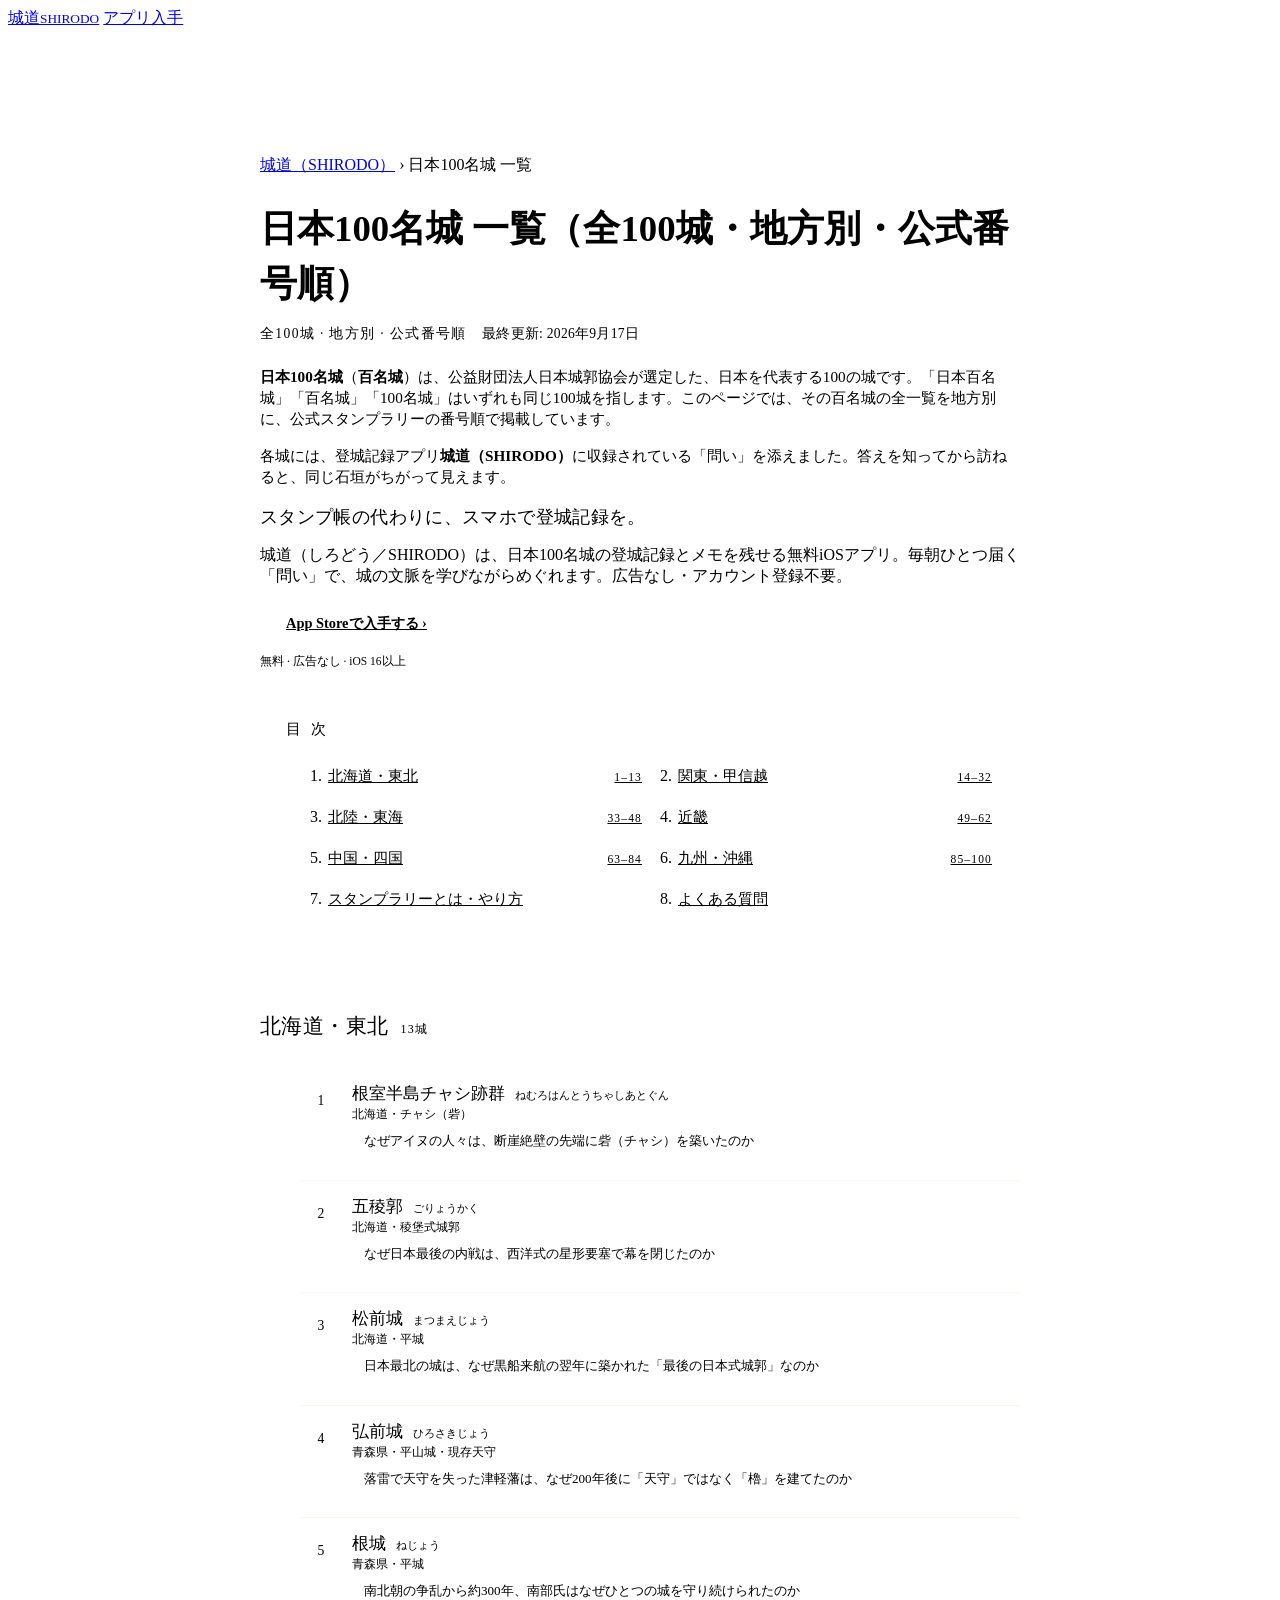
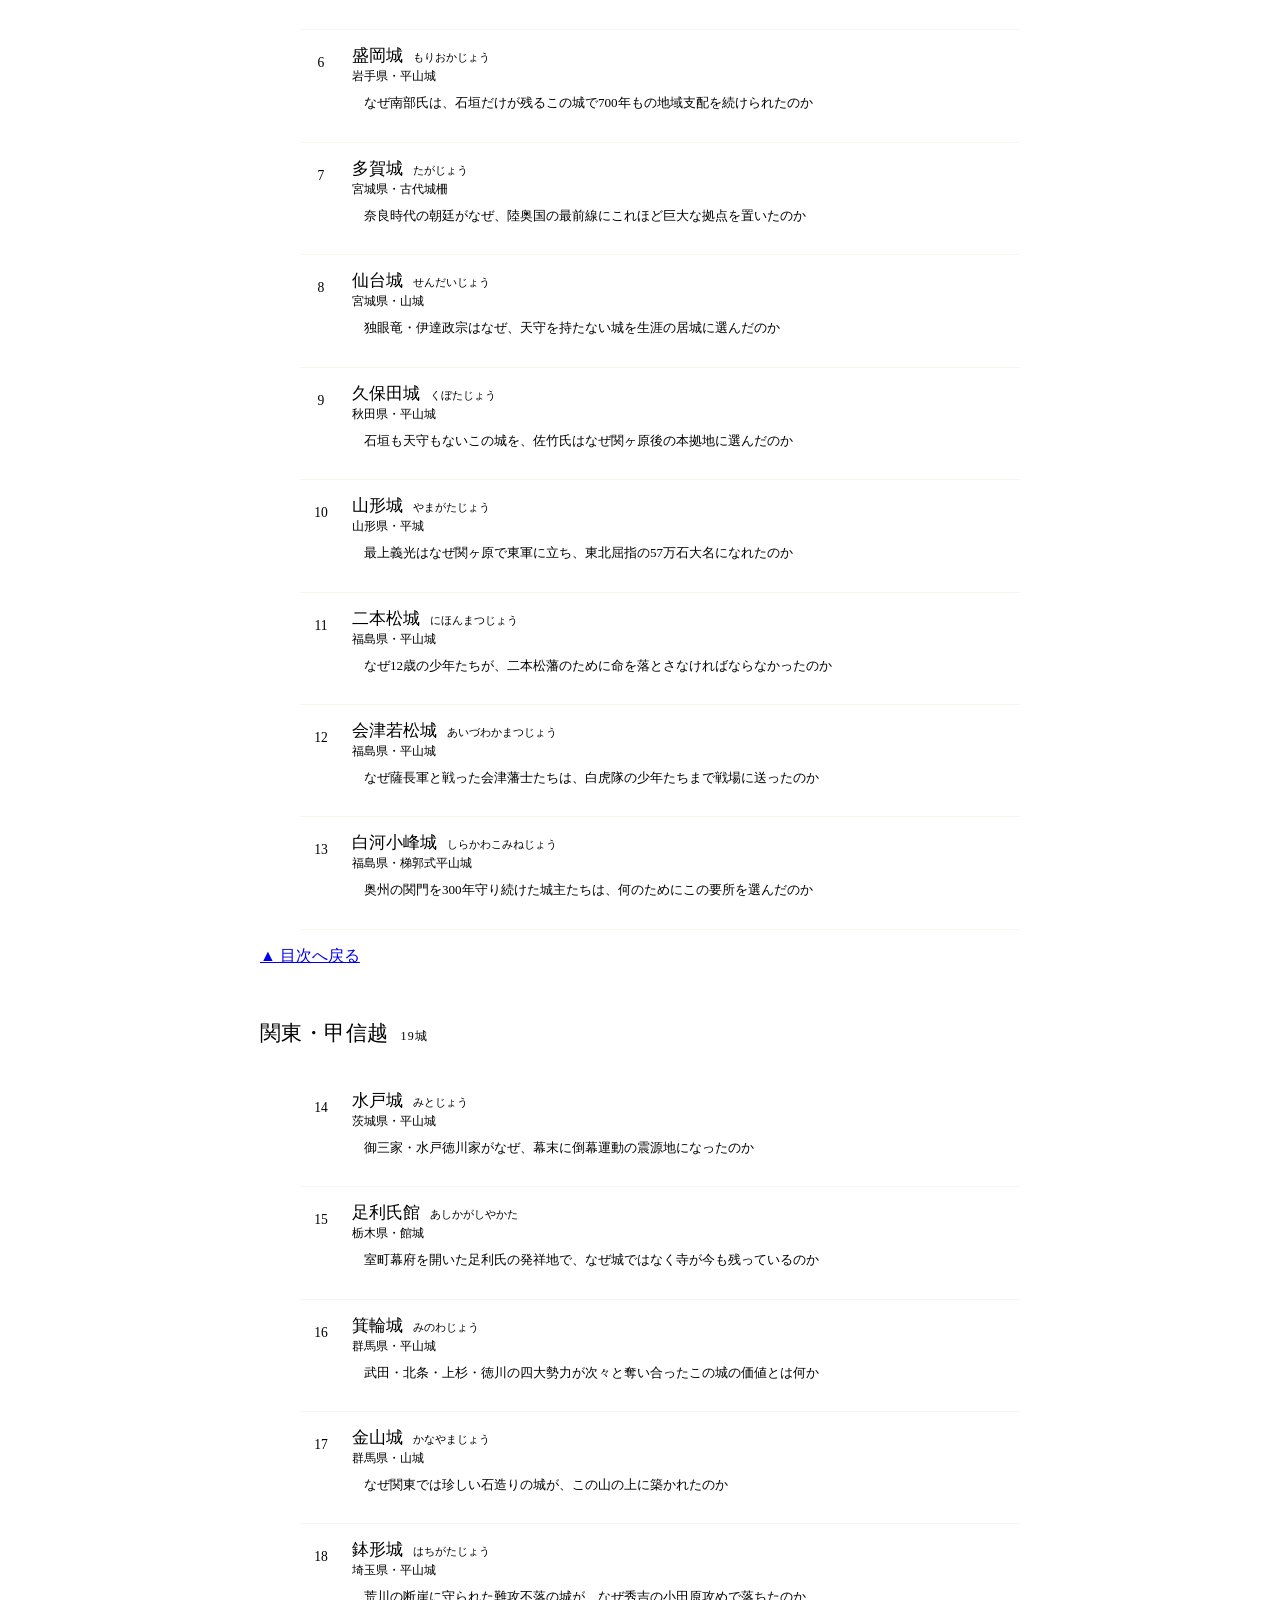
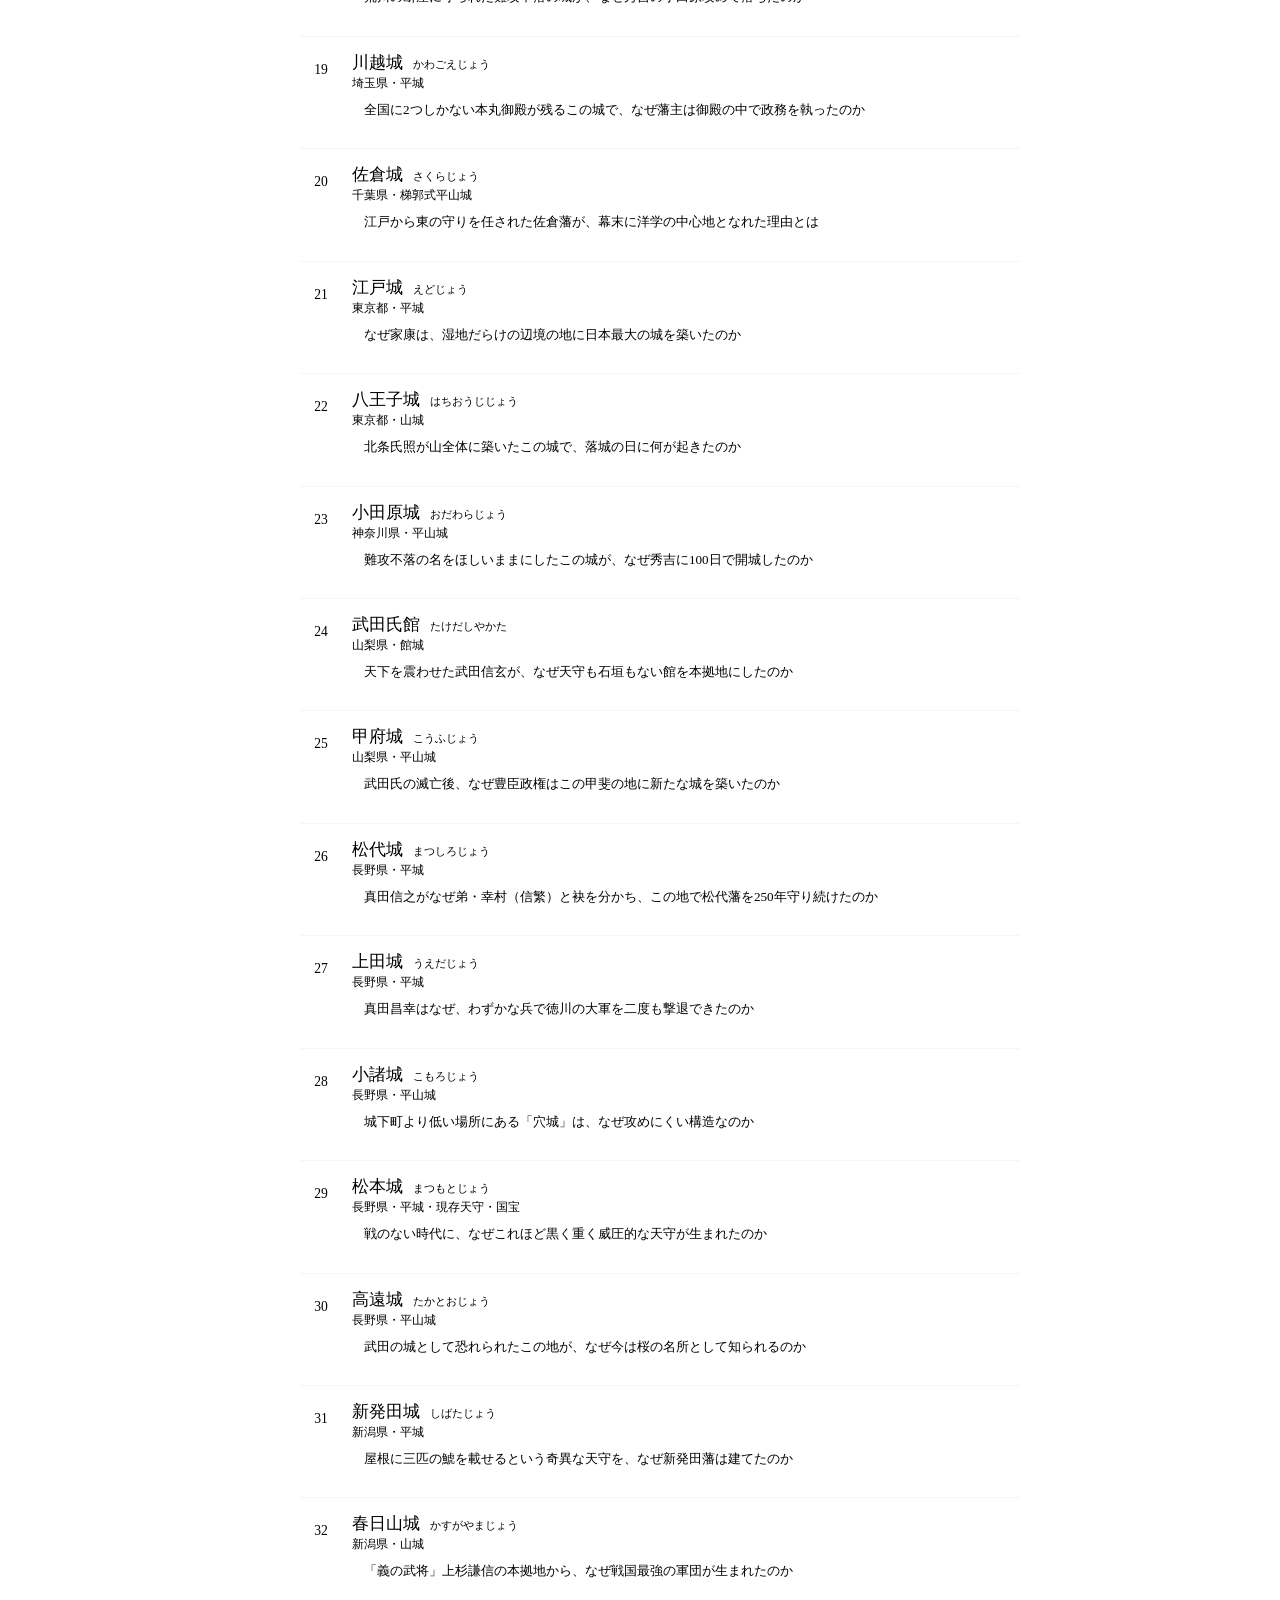
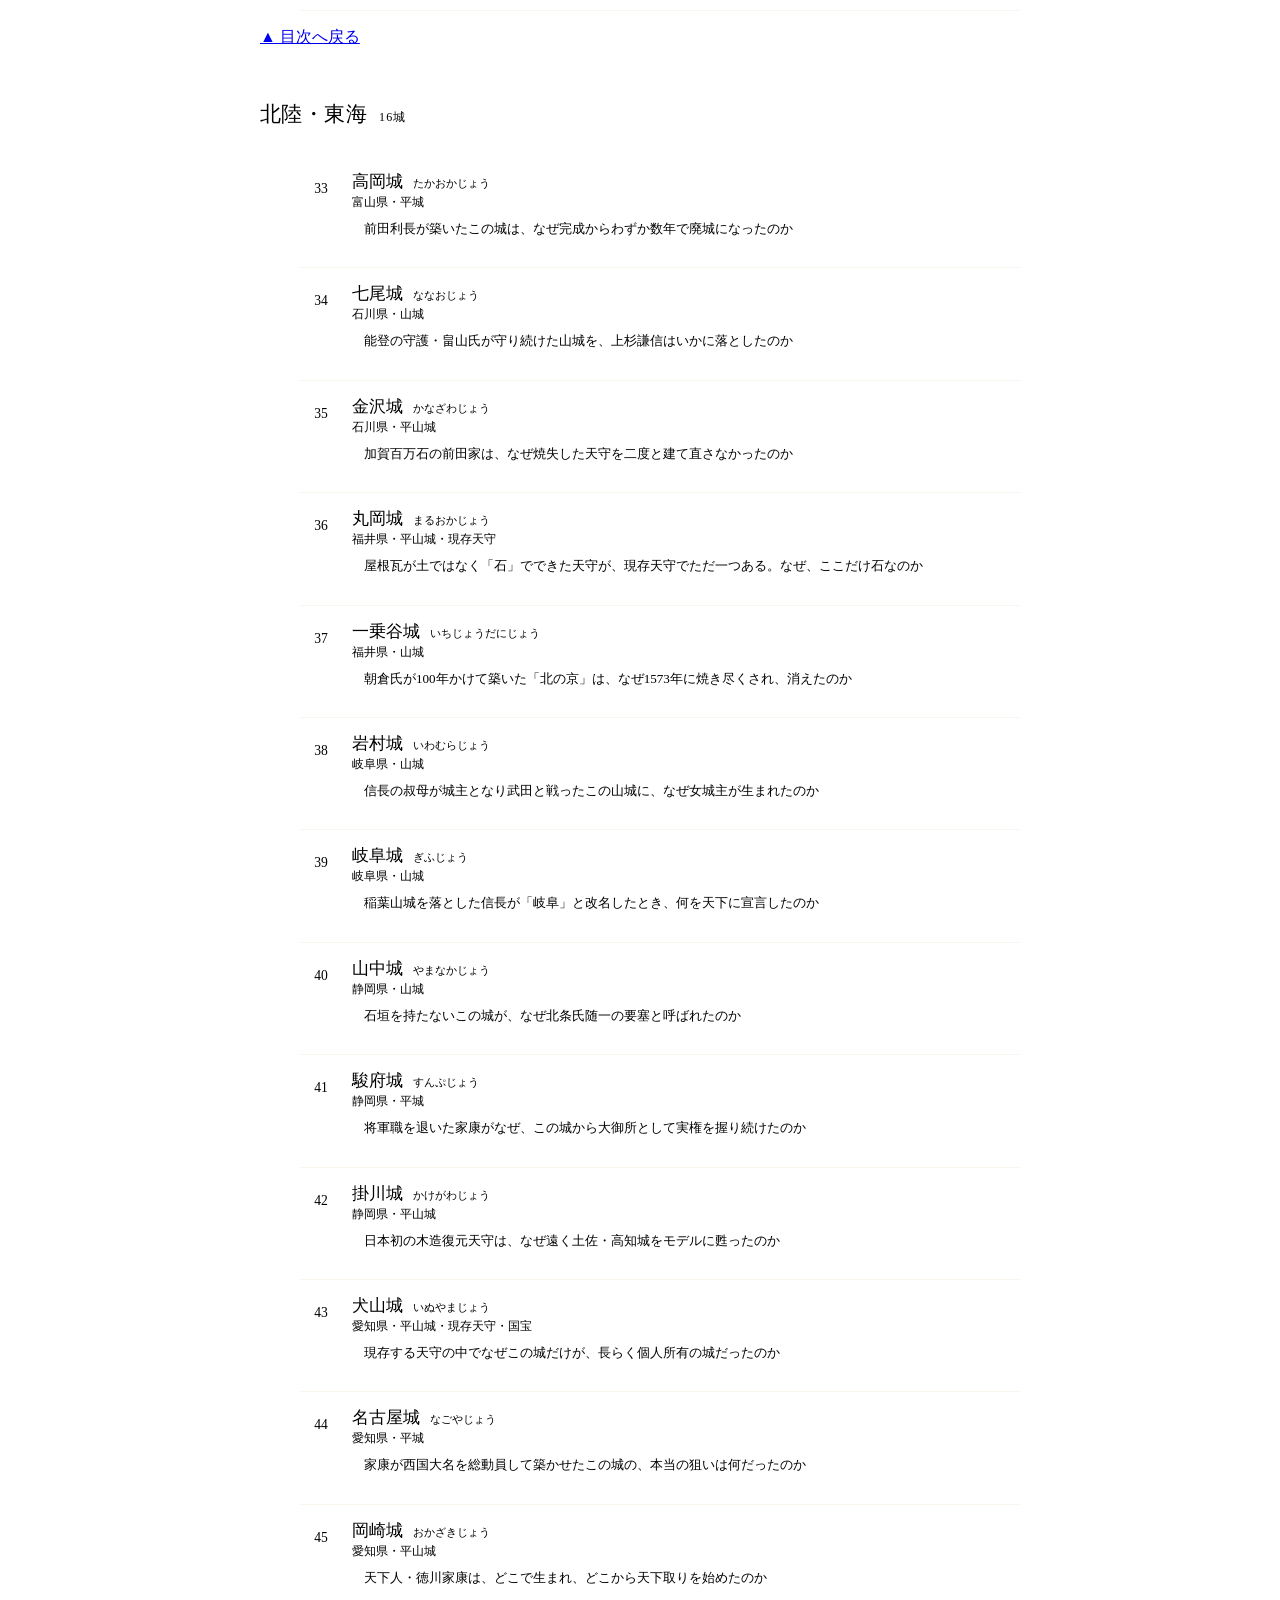
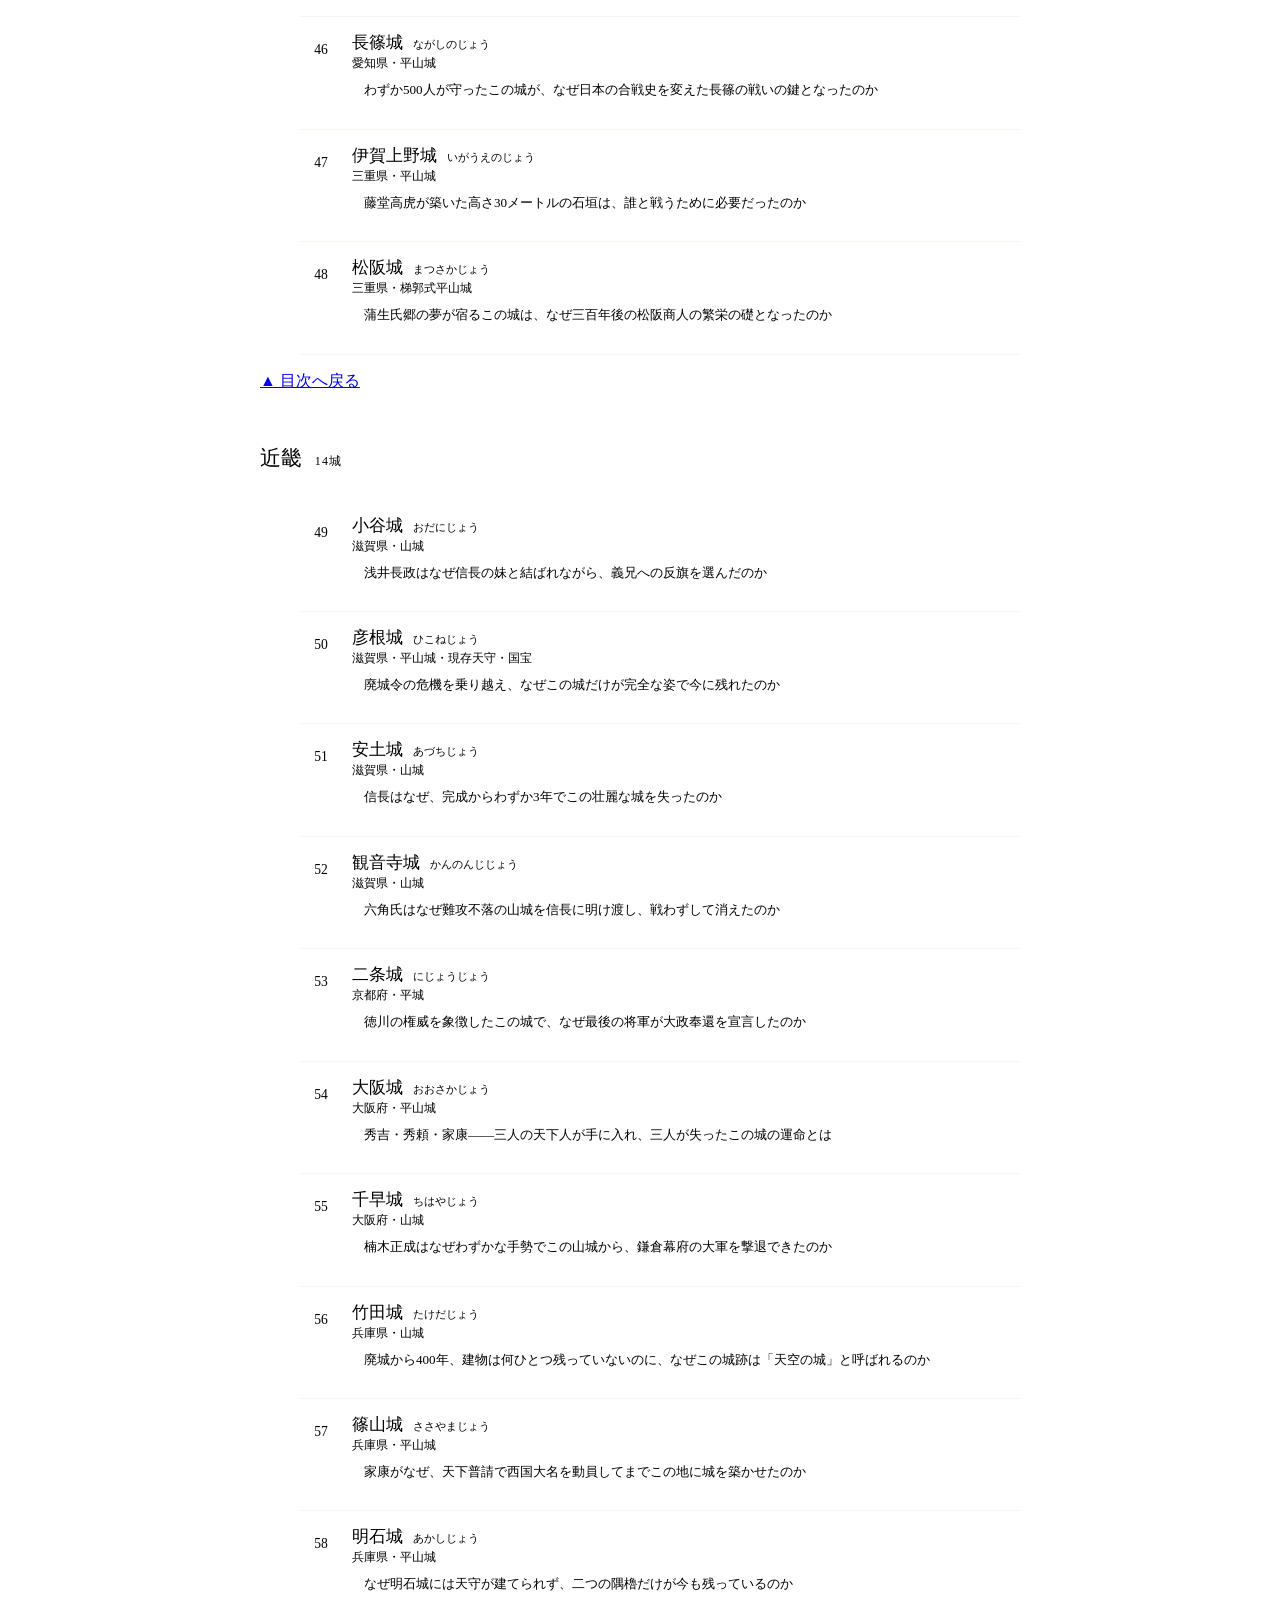
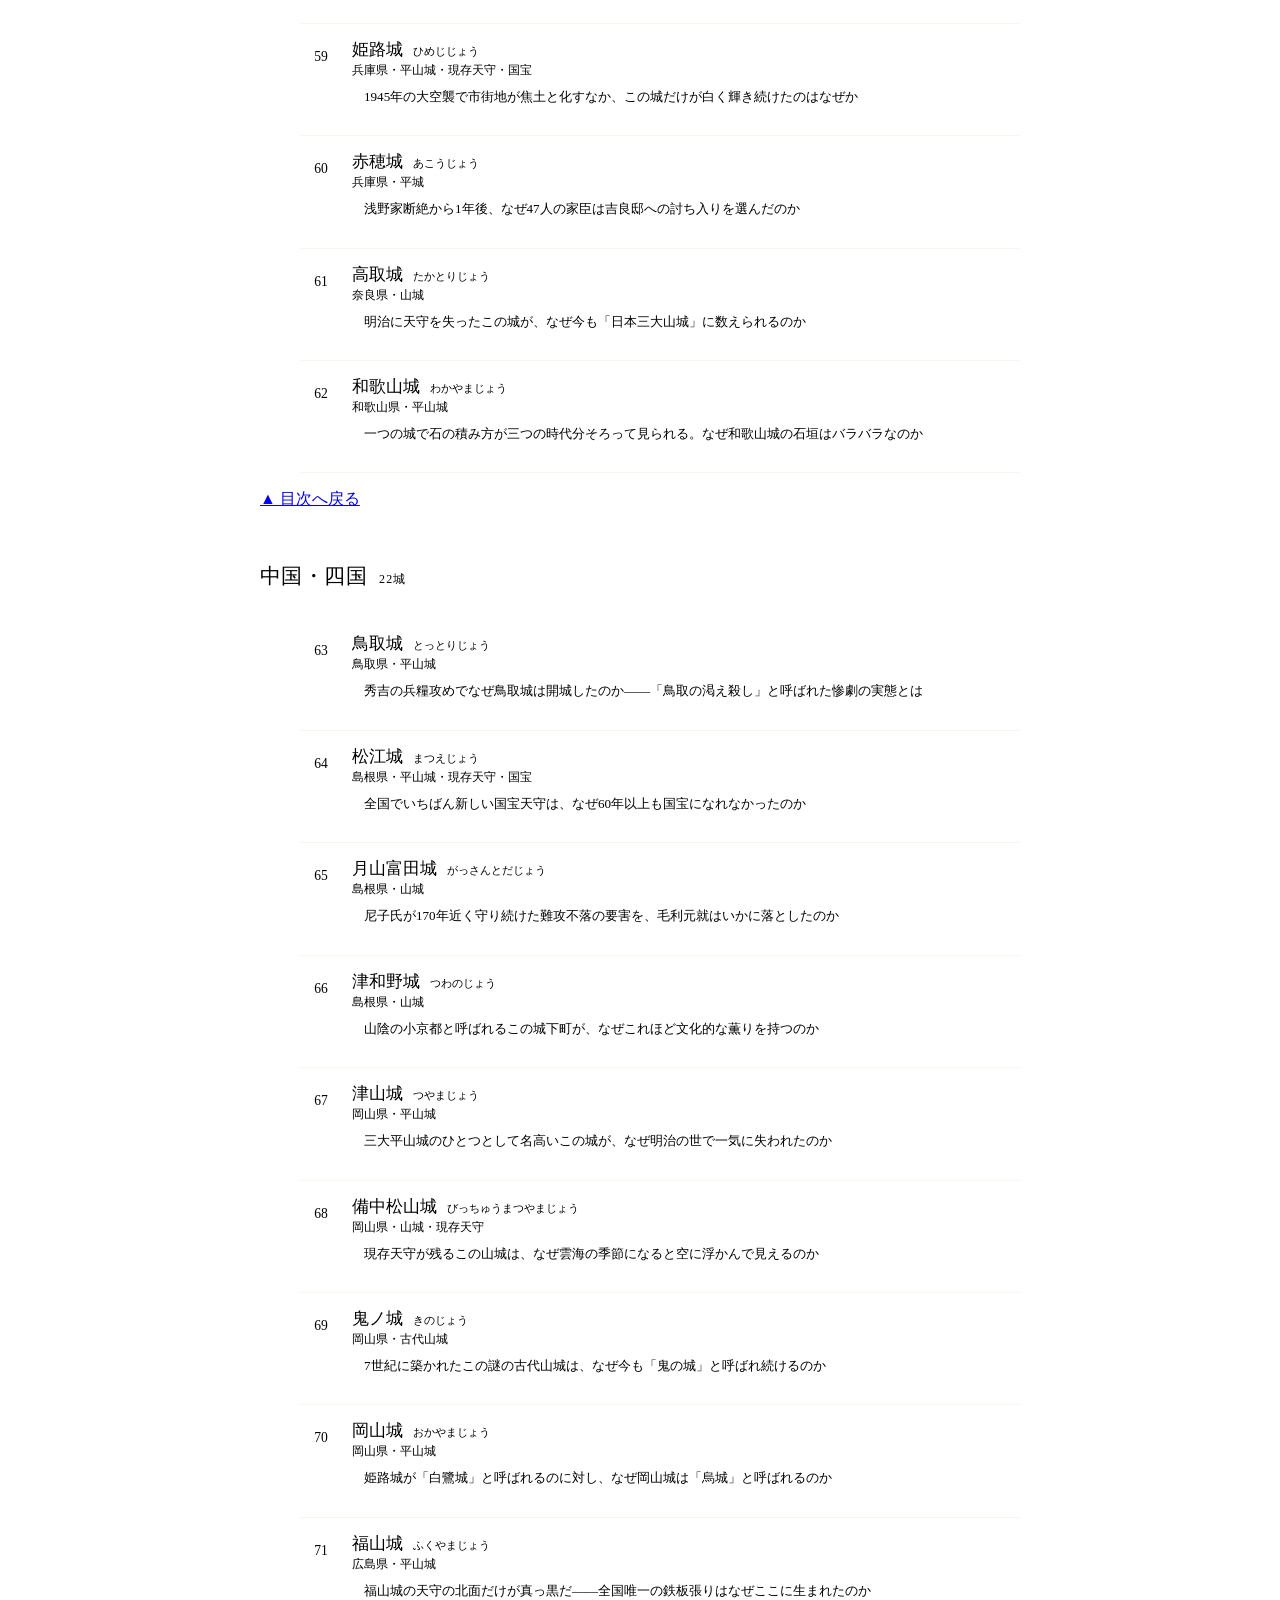
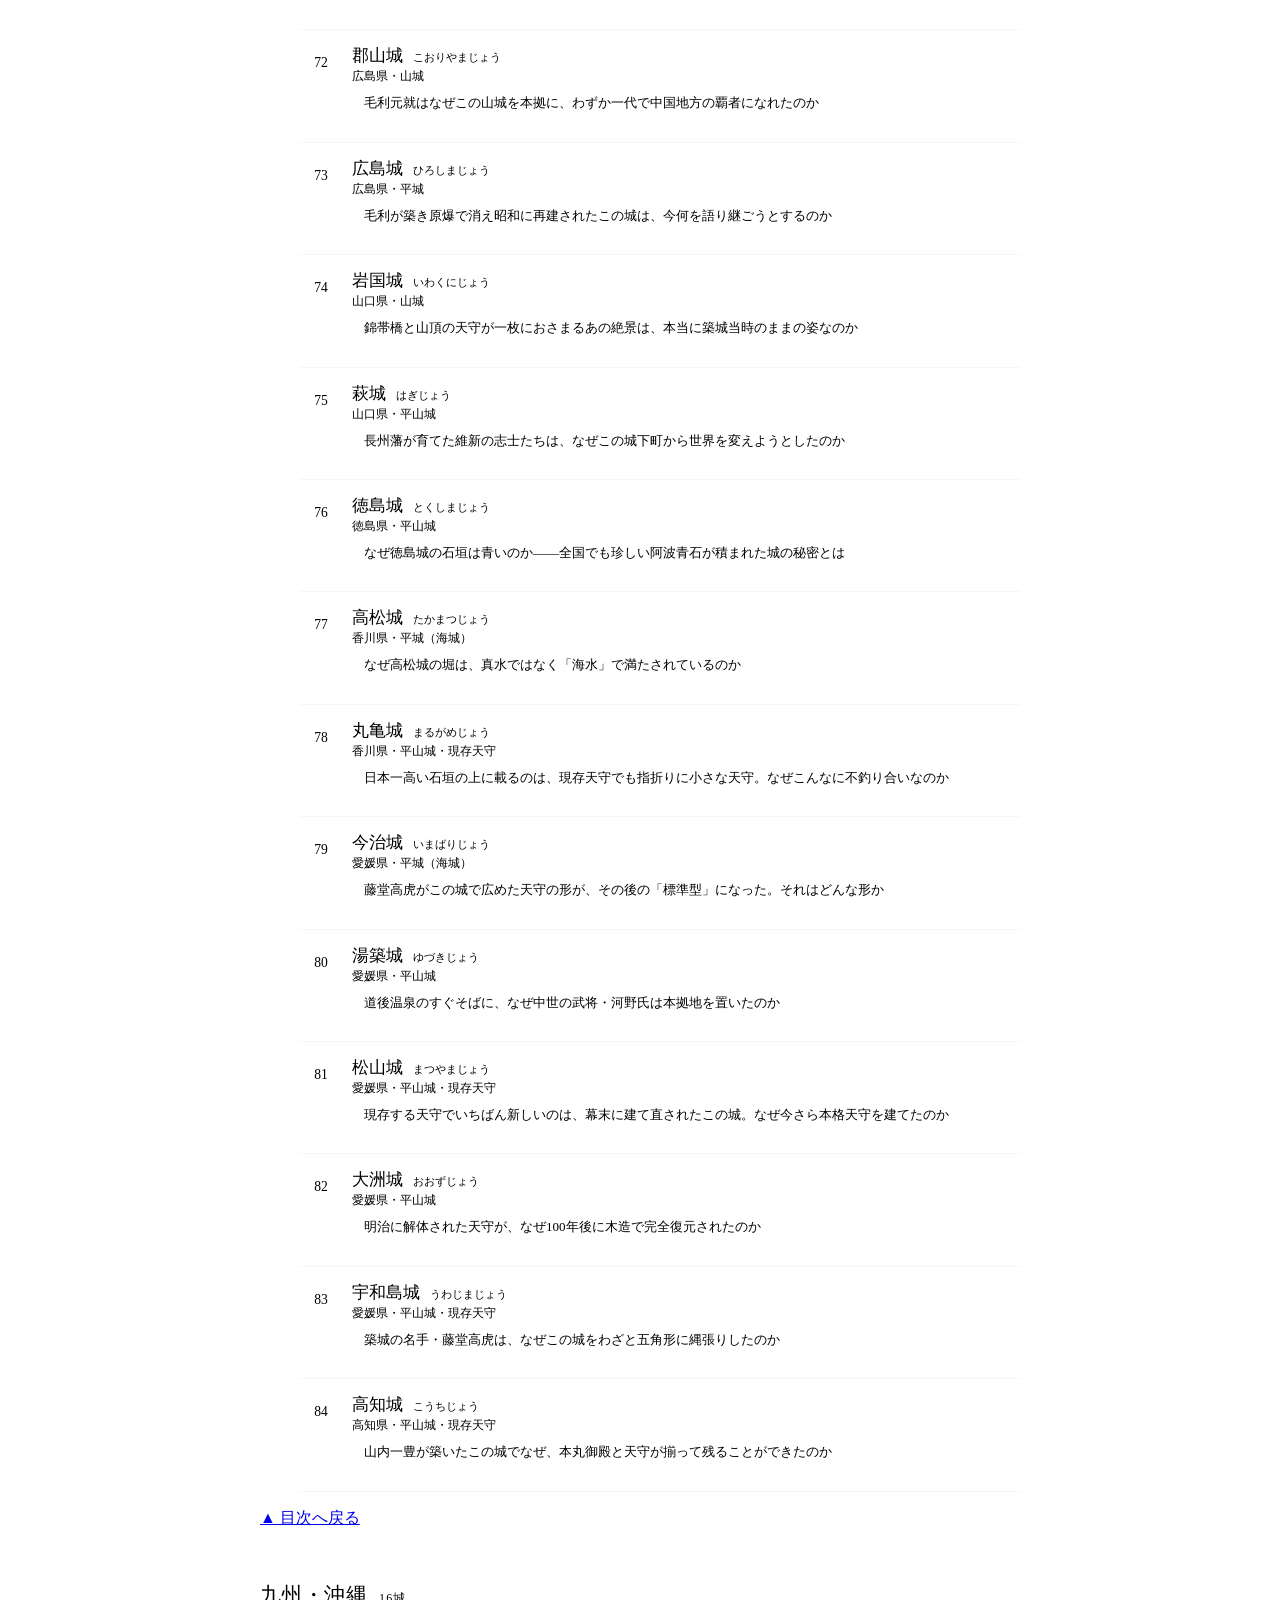
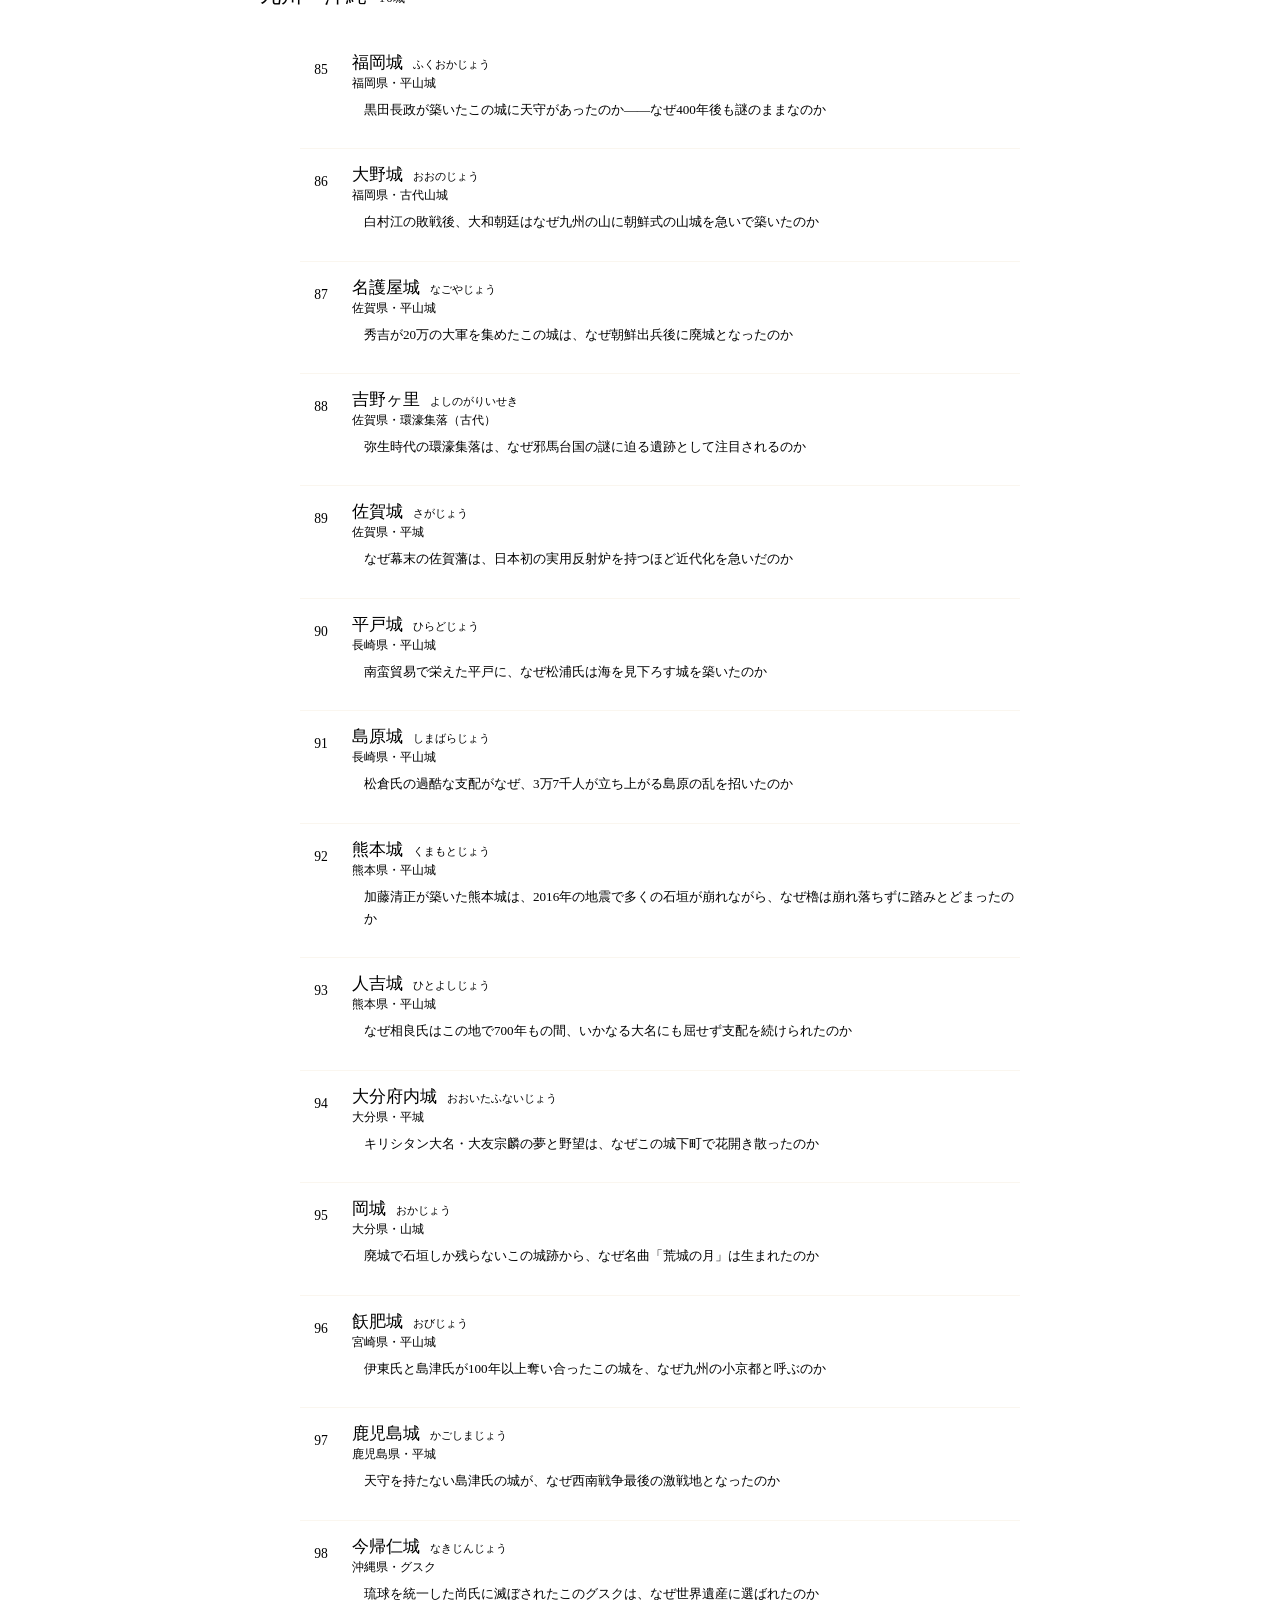
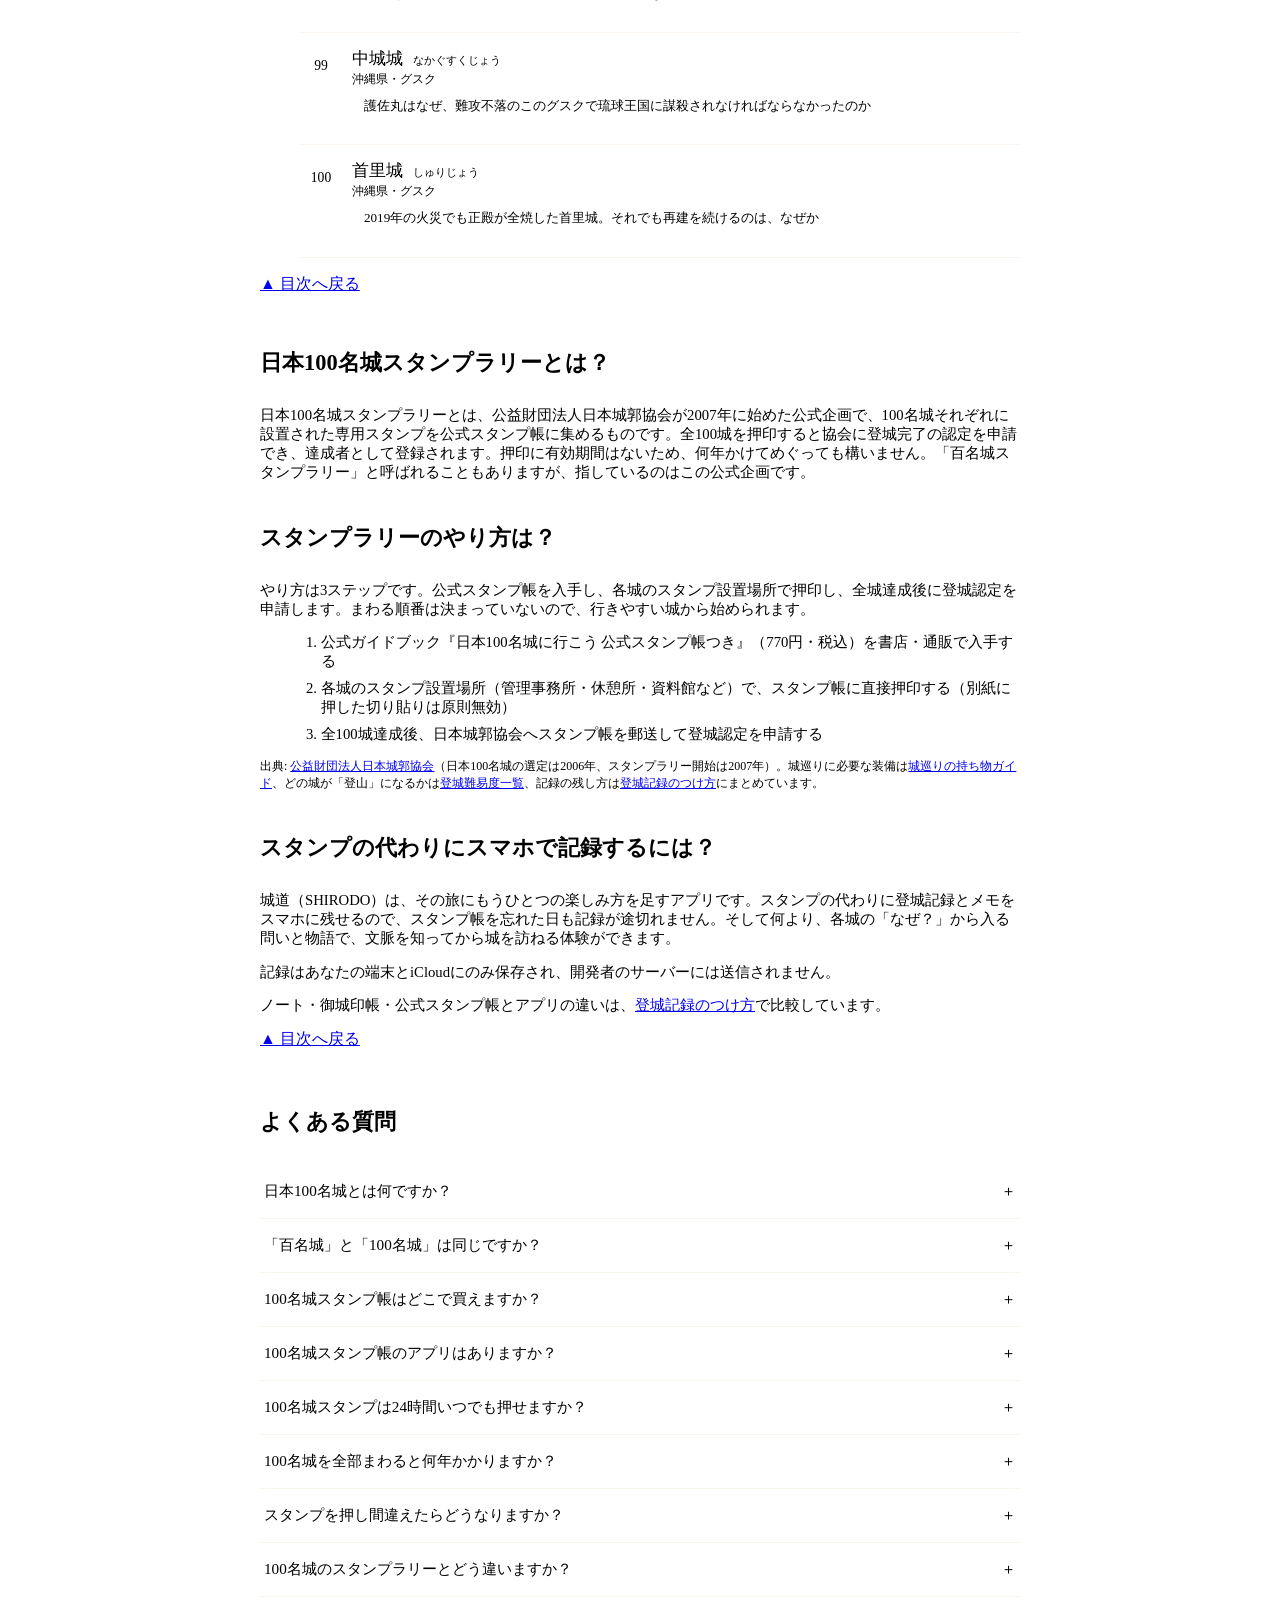
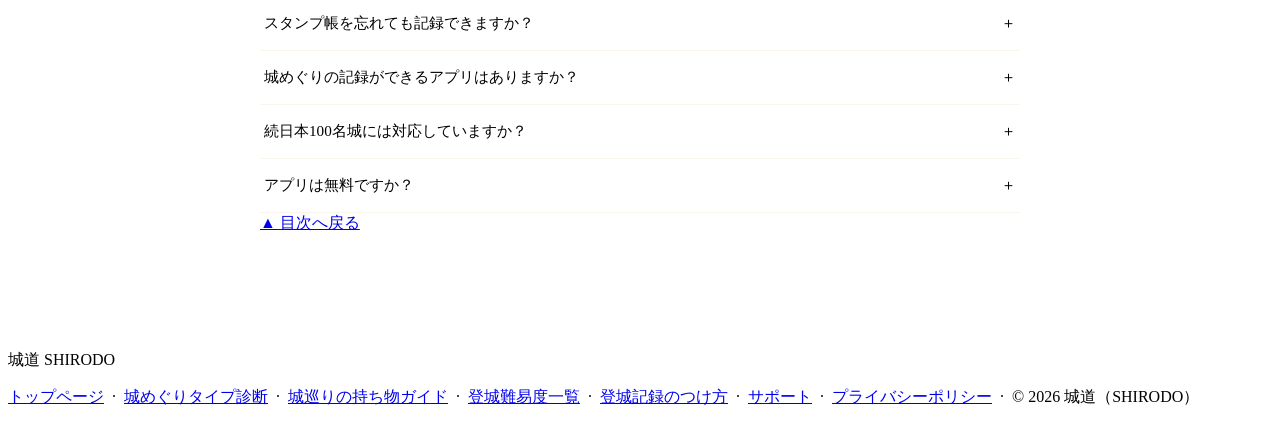
==== 100meijo/index.html @ 245557c5 "deploy 1e757c4" ====
<!DOCTYPE html>
<!-- 自動生成ファイル: scripts/gen_100meijo.py の出力。直接編集しないこと。編集はスクリプト側で行い、再生成する（確認: python3 scripts/gen_100meijo.py --check） -->
<html lang="ja">
<head>
<meta charset="UTF-8">
<meta name="viewport" content="width=device-width, initial-scale=1.0, viewport-fit=cover">
<title>日本100名城（百名城）一覧 全100城・地方別 | 城道（SHIRODO）</title>
<meta name="description" content="日本100名城の全一覧を地方別・公式番号順に掲載。各城には「なぜ？」から入る問い付き。スタンプ帳の代わりにスマホで登城記録を残せる無料アプリ、城道（SHIRODO）。">
<meta name="robots" content="index, follow">
<link rel="canonical" href="https://shirodo.com/100meijo/">
<meta property="og:title" content="日本100名城 一覧（全100城・地方別）| 城道（SHIRODO）">
<meta property="og:description" content="日本100名城の全一覧を地方別・公式番号順に掲載。各城に「なぜ？」から入る問い付き。登城記録アプリ城道（SHIRODO）。">
<meta property="og:image" content="https://shirodo.com/assets/matsumoto-castle.jpg">
<meta property="og:url" content="https://shirodo.com/100meijo/">
<meta property="og:type" content="website">
<meta property="og:site_name" content="城道（SHIRODO）">
<meta property="og:locale" content="ja_JP">
<meta name="twitter:card" content="summary_large_image">
<meta name="twitter:title" content="日本100名城 一覧（全100城・地方別）| 城道（SHIRODO）">
<meta name="twitter:description" content="日本100名城の全一覧を地方別・公式番号順に掲載。各城に「なぜ？」から入る問い付き。">
<meta name="twitter:image" content="https://shirodo.com/assets/matsumoto-castle.jpg">
<script type="application/ld+json">
{
 "@context": "https://schema.org",
 "@type": "WebPage",
 "name": "日本100名城 一覧（全100城・地方別）",
 "url": "https://shirodo.com/100meijo/",
 "inLanguage": "ja-JP",
 "dateModified": "2026-09-17",
 "author": {
  "@id": "https://shirodo.com/#author"
 },
 "publisher": {
  "@id": "https://shirodo.com/#author"
 }
}
</script>
<script type="application/ld+json">
{
 "@context": "https://schema.org",
 "@type": "BreadcrumbList",
 "itemListElement": [
  {
   "@type": "ListItem",
   "position": 1,
   "name": "城道（SHIRODO）",
   "item": "https://shirodo.com/"
  },
  {
   "@type": "ListItem",
   "position": 2,
   "name": "日本100名城 一覧",
   "item": "https://shirodo.com/100meijo/"
  }
 ]
}
</script>
<script type="application/ld+json">
{
 "@context": "https://schema.org",
 "@type": "ItemList",
 "name": "日本100名城 一覧",
 "description": "公益財団法人日本城郭協会が選定した日本100名城の全一覧（公式番号順）。",
 "numberOfItems": 100,
 "itemListOrder": "https://schema.org/ItemListOrderAscending",
 "itemListElement": [
  {
   "@type": "ListItem",
   "position": 1,
   "name": "根室半島チャシ跡群",
   "item": {
    "@type": "LandmarkOrHistoricalBuilding",
    "name": "根室半島チャシ跡群",
    "url": "https://shirodo.com/100meijo/#c1",
    "address": {
     "@type": "PostalAddress",
     "addressRegion": "北海道",
     "addressLocality": "根室市",
     "addressCountry": "JP"
    },
    "geo": {
     "@type": "GeoCoordinates",
     "latitude": 43.3254,
     "longitude": 145.5768
    }
   }
  },
  {
   "@type": "ListItem",
   "position": 2,
   "name": "五稜郭",
   "item": {
    "@type": "LandmarkOrHistoricalBuilding",
    "name": "五稜郭",
    "url": "https://shirodo.com/100meijo/#c2",
    "address": {
     "@type": "PostalAddress",
     "addressRegion": "北海道",
     "addressLocality": "函館市",
     "addressCountry": "JP"
    },
    "geo": {
     "@type": "GeoCoordinates",
     "latitude": 41.7956,
     "longitude": 140.7575
    }
   }
  },
  {
   "@type": "ListItem",
   "position": 3,
   "name": "松前城",
   "item": {
    "@type": "LandmarkOrHistoricalBuilding",
    "name": "松前城",
    "url": "https://shirodo.com/100meijo/#c3",
    "address": {
     "@type": "PostalAddress",
     "addressRegion": "北海道",
     "addressLocality": "松前郡松前町",
     "addressCountry": "JP"
    },
    "geo": {
     "@type": "GeoCoordinates",
     "latitude": 41.4296,
     "longitude": 140.106
    }
   }
  },
  {
   "@type": "ListItem",
   "position": 4,
   "name": "弘前城",
   "item": {
    "@type": "LandmarkOrHistoricalBuilding",
    "name": "弘前城",
    "url": "https://shirodo.com/100meijo/#c4",
    "address": {
     "@type": "PostalAddress",
     "addressRegion": "青森県",
     "addressLocality": "弘前市",
     "addressCountry": "JP"
    },
    "geo": {
     "@type": "GeoCoordinates",
     "latitude": 40.6074,
     "longitude": 140.4636
    }
   }
  },
  {
   "@type": "ListItem",
   "position": 5,
   "name": "根城",
   "item": {
    "@type": "LandmarkOrHistoricalBuilding",
    "name": "根城",
    "url": "https://shirodo.com/100meijo/#c5",
    "address": {
     "@type": "PostalAddress",
     "addressRegion": "青森県",
     "addressLocality": "八戸市",
     "addressCountry": "JP"
    },
    "geo": {
     "@type": "GeoCoordinates",
     "latitude": 40.5102,
     "longitude": 141.4878
    }
   }
  },
  {
   "@type": "ListItem",
   "position": 6,
   "name": "盛岡城",
   "item": {
    "@type": "LandmarkOrHistoricalBuilding",
    "name": "盛岡城",
    "url": "https://shirodo.com/100meijo/#c6",
    "address": {
     "@type": "PostalAddress",
     "addressRegion": "岩手県",
     "addressLocality": "盛岡市",
     "addressCountry": "JP"
    },
    "geo": {
     "@type": "GeoCoordinates",
     "latitude": 39.7026,
     "longitude": 141.1533
    }
   }
  },
  {
   "@type": "ListItem",
   "position": 7,
   "name": "多賀城",
   "item": {
    "@type": "LandmarkOrHistoricalBuilding",
    "name": "多賀城",
    "url": "https://shirodo.com/100meijo/#c7",
    "address": {
     "@type": "PostalAddress",
     "addressRegion": "宮城県",
     "addressLocality": "多賀城市",
     "addressCountry": "JP"
    },
    "geo": {
     "@type": "GeoCoordinates",
     "latitude": 38.3018,
     "longitude": 141.013
    }
   }
  },
  {
   "@type": "ListItem",
   "position": 8,
   "name": "仙台城",
   "item": {
    "@type": "LandmarkOrHistoricalBuilding",
    "name": "仙台城",
    "url": "https://shirodo.com/100meijo/#c8",
    "address": {
     "@type": "PostalAddress",
     "addressRegion": "宮城県",
     "addressLocality": "仙台市青葉区",
     "addressCountry": "JP"
    },
    "geo": {
     "@type": "GeoCoordinates",
     "latitude": 38.2548,
     "longitude": 140.8523
    }
   }
  },
  {
   "@type": "ListItem",
   "position": 9,
   "name": "久保田城",
   "item": {
    "@type": "LandmarkOrHistoricalBuilding",
    "name": "久保田城",
    "url": "https://shirodo.com/100meijo/#c9",
    "address": {
     "@type": "PostalAddress",
     "addressRegion": "秋田県",
     "addressLocality": "秋田市",
     "addressCountry": "JP"
    },
    "geo": {
     "@type": "GeoCoordinates",
     "latitude": 39.7208,
     "longitude": 140.103
    }
   }
  },
  {
   "@type": "ListItem",
   "position": 10,
   "name": "山形城",
   "item": {
    "@type": "LandmarkOrHistoricalBuilding",
    "name": "山形城",
    "url": "https://shirodo.com/100meijo/#c10",
    "address": {
     "@type": "PostalAddress",
     "addressRegion": "山形県",
     "addressLocality": "山形市",
     "addressCountry": "JP"
    },
    "geo": {
     "@type": "GeoCoordinates",
     "latitude": 38.2598,
     "longitude": 140.3495
    }
   }
  },
  {
   "@type": "ListItem",
   "position": 11,
   "name": "二本松城",
   "item": {
    "@type": "LandmarkOrHistoricalBuilding",
    "name": "二本松城",
    "url": "https://shirodo.com/100meijo/#c11",
    "address": {
     "@type": "PostalAddress",
     "addressRegion": "福島県",
     "addressLocality": "二本松市",
     "addressCountry": "JP"
    },
    "geo": {
     "@type": "GeoCoordinates",
     "latitude": 37.5861,
     "longitude": 140.4278
    }
   }
  },
  {
   "@type": "ListItem",
   "position": 12,
   "name": "会津若松城",
   "item": {
    "@type": "LandmarkOrHistoricalBuilding",
    "name": "会津若松城",
    "url": "https://shirodo.com/100meijo/#c12",
    "address": {
     "@type": "PostalAddress",
     "addressRegion": "福島県",
     "addressLocality": "会津若松市",
     "addressCountry": "JP"
    },
    "geo": {
     "@type": "GeoCoordinates",
     "latitude": 37.4933,
     "longitude": 139.9306
    }
   }
  },
  {
   "@type": "ListItem",
   "position": 13,
   "name": "白河小峰城",
   "item": {
    "@type": "LandmarkOrHistoricalBuilding",
    "name": "白河小峰城",
    "url": "https://shirodo.com/100meijo/#c13",
    "address": {
     "@type": "PostalAddress",
     "addressRegion": "福島県",
     "addressLocality": "白河市",
     "addressCountry": "JP"
    },
    "geo": {
     "@type": "GeoCoordinates",
     "latitude": 37.1264,
     "longitude": 140.2108
    }
   }
  },
  {
   "@type": "ListItem",
   "position": 14,
   "name": "水戸城",
   "item": {
    "@type": "LandmarkOrHistoricalBuilding",
    "name": "水戸城",
    "url": "https://shirodo.com/100meijo/#c14",
    "address": {
     "@type": "PostalAddress",
     "addressRegion": "茨城県",
     "addressLocality": "水戸市",
     "addressCountry": "JP"
    },
    "geo": {
     "@type": "GeoCoordinates",
     "latitude": 36.3699,
     "longitude": 140.4752
    }
   }
  },
  {
   "@type": "ListItem",
   "position": 15,
   "name": "足利氏館",
   "item": {
    "@type": "LandmarkOrHistoricalBuilding",
    "name": "足利氏館",
    "url": "https://shirodo.com/100meijo/#c15",
    "address": {
     "@type": "PostalAddress",
     "addressRegion": "栃木県",
     "addressLocality": "足利市",
     "addressCountry": "JP"
    },
    "geo": {
     "@type": "GeoCoordinates",
     "latitude": 36.3384,
     "longitude": 139.4499
    }
   }
  },
  {
   "@type": "ListItem",
   "position": 16,
   "name": "箕輪城",
   "item": {
    "@type": "LandmarkOrHistoricalBuilding",
    "name": "箕輪城",
    "url": "https://shirodo.com/100meijo/#c16",
    "address": {
     "@type": "PostalAddress",
     "addressRegion": "群馬県",
     "addressLocality": "高崎市",
     "addressCountry": "JP"
    },
    "geo": {
     "@type": "GeoCoordinates",
     "latitude": 36.3536,
     "longitude": 138.9773
    }
   }
  },
  {
   "@type": "ListItem",
   "position": 17,
   "name": "金山城",
   "item": {
    "@type": "LandmarkOrHistoricalBuilding",
    "name": "金山城",
    "url": "https://shirodo.com/100meijo/#c17",
    "address": {
     "@type": "PostalAddress",
     "addressRegion": "群馬県",
     "addressLocality": "太田市",
     "addressCountry": "JP"
    },
    "geo": {
     "@type": "GeoCoordinates",
     "latitude": 36.2852,
     "longitude": 139.2958
    }
   }
  },
  {
   "@type": "ListItem",
   "position": 18,
   "name": "鉢形城",
   "item": {
    "@type": "LandmarkOrHistoricalBuilding",
    "name": "鉢形城",
    "url": "https://shirodo.com/100meijo/#c18",
    "address": {
     "@type": "PostalAddress",
     "addressRegion": "埼玉県",
     "addressLocality": "大里郡寄居町",
     "addressCountry": "JP"
    },
    "geo": {
     "@type": "GeoCoordinates",
     "latitude": 36.1148,
     "longitude": 139.1904
    }
   }
  },
  {
   "@type": "ListItem",
   "position": 19,
   "name": "川越城",
   "item": {
    "@type": "LandmarkOrHistoricalBuilding",
    "name": "川越城",
    "url": "https://shirodo.com/100meijo/#c19",
    "address": {
     "@type": "PostalAddress",
     "addressRegion": "埼玉県",
     "addressLocality": "川越市",
     "addressCountry": "JP"
    },
    "geo": {
     "@type": "GeoCoordinates",
     "latitude": 35.9271,
     "longitude": 139.4837
    }
   }
  },
  {
   "@type": "ListItem",
   "position": 20,
   "name": "佐倉城",
   "item": {
    "@type": "LandmarkOrHistoricalBuilding",
    "name": "佐倉城",
    "url": "https://shirodo.com/100meijo/#c20",
    "address": {
     "@type": "PostalAddress",
     "addressRegion": "千葉県",
     "addressLocality": "佐倉市",
     "addressCountry": "JP"
    },
    "geo": {
     "@type": "GeoCoordinates",
     "latitude": 35.7262,
     "longitude": 140.2242
    }
   }
  },
  {
   "@type": "ListItem",
   "position": 21,
   "name": "江戸城",
   "item": {
    "@type": "LandmarkOrHistoricalBuilding",
    "name": "江戸城",
    "url": "https://shirodo.com/100meijo/#c21",
    "address": {
     "@type": "PostalAddress",
     "addressRegion": "東京都",
     "addressLocality": "千代田区",
     "addressCountry": "JP"
    },
    "geo": {
     "@type": "GeoCoordinates",
     "latitude": 35.6852,
     "longitude": 139.7528
    }
   }
  },
  {
   "@type": "ListItem",
   "position": 22,
   "name": "八王子城",
   "item": {
    "@type": "LandmarkOrHistoricalBuilding",
    "name": "八王子城",
    "url": "https://shirodo.com/100meijo/#c22",
    "address": {
     "@type": "PostalAddress",
     "addressRegion": "東京都",
     "addressLocality": "八王子市",
     "addressCountry": "JP"
    },
    "geo": {
     "@type": "GeoCoordinates",
     "latitude": 35.6513,
     "longitude": 139.2742
    }
   }
  },
  {
   "@type": "ListItem",
   "position": 23,
   "name": "小田原城",
   "item": {
    "@type": "LandmarkOrHistoricalBuilding",
    "name": "小田原城",
    "url": "https://shirodo.com/100meijo/#c23",
    "address": {
     "@type": "PostalAddress",
     "addressRegion": "神奈川県",
     "addressLocality": "小田原市",
     "addressCountry": "JP"
    },
    "geo": {
     "@type": "GeoCoordinates",
     "latitude": 35.256,
     "longitude": 139.1553
    }
   }
  },
  {
   "@type": "ListItem",
   "position": 24,
   "name": "武田氏館",
   "item": {
    "@type": "LandmarkOrHistoricalBuilding",
    "name": "武田氏館",
    "url": "https://shirodo.com/100meijo/#c24",
    "address": {
     "@type": "PostalAddress",
     "addressRegion": "山梨県",
     "addressLocality": "甲府市",
     "addressCountry": "JP"
    },
    "geo": {
     "@type": "GeoCoordinates",
     "latitude": 35.6807,
     "longitude": 138.5707
    }
   }
  },
  {
   "@type": "ListItem",
   "position": 25,
   "name": "甲府城",
   "item": {
    "@type": "LandmarkOrHistoricalBuilding",
    "name": "甲府城",
    "url": "https://shirodo.com/100meijo/#c25",
    "address": {
     "@type": "PostalAddress",
     "addressRegion": "山梨県",
     "addressLocality": "甲府市",
     "addressCountry": "JP"
    },
    "geo": {
     "@type": "GeoCoordinates",
     "latitude": 35.6636,
     "longitude": 138.5686
    }
   }
  },
  {
   "@type": "ListItem",
   "position": 26,
   "name": "松代城",
   "item": {
    "@type": "LandmarkOrHistoricalBuilding",
    "name": "松代城",
    "url": "https://shirodo.com/100meijo/#c26",
    "address": {
     "@type": "PostalAddress",
     "addressRegion": "長野県",
     "addressLocality": "長野市",
     "addressCountry": "JP"
    },
    "geo": {
     "@type": "GeoCoordinates",
     "latitude": 36.5699,
     "longitude": 138.193
    }
   }
  },
  {
   "@type": "ListItem",
   "position": 27,
   "name": "上田城",
   "item": {
    "@type": "LandmarkOrHistoricalBuilding",
    "name": "上田城",
    "url": "https://shirodo.com/100meijo/#c27",
    "address": {
     "@type": "PostalAddress",
     "addressRegion": "長野県",
     "addressLocality": "上田市",
     "addressCountry": "JP"
    },
    "geo": {
     "@type": "GeoCoordinates",
     "latitude": 36.4017,
     "longitude": 138.2496
    }
   }
  },
  {
   "@type": "ListItem",
   "position": 28,
   "name": "小諸城",
   "item": {
    "@type": "LandmarkOrHistoricalBuilding",
    "name": "小諸城",
    "url": "https://shirodo.com/100meijo/#c28",
    "address": {
     "@type": "PostalAddress",
     "addressRegion": "長野県",
     "addressLocality": "小諸市",
     "addressCountry": "JP"
    },
    "geo": {
     "@type": "GeoCoordinates",
     "latitude": 36.3329,
     "longitude": 138.4256
    }
   }
  },
  {
   "@type": "ListItem",
   "position": 29,
   "name": "松本城",
   "item": {
    "@type": "LandmarkOrHistoricalBuilding",
    "name": "松本城",
    "url": "https://shirodo.com/100meijo/#c29",
    "address": {
     "@type": "PostalAddress",
     "addressRegion": "長野県",
     "addressLocality": "松本市",
     "addressCountry": "JP"
    },
    "geo": {
     "@type": "GeoCoordinates",
     "latitude": 36.2381,
     "longitude": 137.9717
    }
   }
  },
  {
   "@type": "ListItem",
   "position": 30,
   "name": "高遠城",
   "item": {
    "@type": "LandmarkOrHistoricalBuilding",
    "name": "高遠城",
    "url": "https://shirodo.com/100meijo/#c30",
    "address": {
     "@type": "PostalAddress",
     "addressRegion": "長野県",
     "addressLocality": "伊那市",
     "addressCountry": "JP"
    },
    "geo": {
     "@type": "GeoCoordinates",
     "latitude": 35.8499,
     "longitude": 137.977
    }
   }
  },
  {
   "@type": "ListItem",
   "position": 31,
   "name": "新発田城",
   "item": {
    "@type": "LandmarkOrHistoricalBuilding",
    "name": "新発田城",
    "url": "https://shirodo.com/100meijo/#c31",
    "address": {
     "@type": "PostalAddress",
     "addressRegion": "新潟県",
     "addressLocality": "新発田市",
     "addressCountry": "JP"
    },
    "geo": {
     "@type": "GeoCoordinates",
     "latitude": 37.9453,
     "longitude": 139.3208
    }
   }
  },
  {
   "@type": "ListItem",
   "position": 32,
   "name": "春日山城",
   "item": {
    "@type": "LandmarkOrHistoricalBuilding",
    "name": "春日山城",
    "url": "https://shirodo.com/100meijo/#c32",
    "address": {
     "@type": "PostalAddress",
     "addressRegion": "新潟県",
     "addressLocality": "上越市",
     "addressCountry": "JP"
    },
    "geo": {
     "@type": "GeoCoordinates",
     "latitude": 37.1347,
     "longitude": 138.2359
    }
   }
  },
  {
   "@type": "ListItem",
   "position": 33,
   "name": "高岡城",
   "item": {
    "@type": "LandmarkOrHistoricalBuilding",
    "name": "高岡城",
    "url": "https://shirodo.com/100meijo/#c33",
    "address": {
     "@type": "PostalAddress",
     "addressRegion": "富山県",
     "addressLocality": "高岡市",
     "addressCountry": "JP"
    },
    "geo": {
     "@type": "GeoCoordinates",
     "latitude": 36.7542,
     "longitude": 137.0238
    }
   }
  },
  {
   "@type": "ListItem",
   "position": 34,
   "name": "七尾城",
   "item": {
    "@type": "LandmarkOrHistoricalBuilding",
    "name": "七尾城",
    "url": "https://shirodo.com/100meijo/#c34",
    "address": {
     "@type": "PostalAddress",
     "addressRegion": "石川県",
     "addressLocality": "七尾市",
     "addressCountry": "JP"
    },
    "geo": {
     "@type": "GeoCoordinates",
     "latitude": 37.0388,
     "longitude": 136.9663
    }
   }
  },
  {
   "@type": "ListItem",
   "position": 35,
   "name": "金沢城",
   "item": {
    "@type": "LandmarkOrHistoricalBuilding",
    "name": "金沢城",
    "url": "https://shirodo.com/100meijo/#c35",
    "address": {
     "@type": "PostalAddress",
     "addressRegion": "石川県",
     "addressLocality": "金沢市",
     "addressCountry": "JP"
    },
    "geo": {
     "@type": "GeoCoordinates",
     "latitude": 36.5601,
     "longitude": 136.6618
    }
   }
  },
  {
   "@type": "ListItem",
   "position": 36,
   "name": "丸岡城",
   "item": {
    "@type": "LandmarkOrHistoricalBuilding",
    "name": "丸岡城",
    "url": "https://shirodo.com/100meijo/#c36",
    "address": {
     "@type": "PostalAddress",
     "addressRegion": "福井県",
     "addressLocality": "坂井市",
     "addressCountry": "JP"
    },
    "geo": {
     "@type": "GeoCoordinates",
     "latitude": 36.1748,
     "longitude": 136.279
    }
   }
  },
  {
   "@type": "ListItem",
   "position": 37,
   "name": "一乗谷城",
   "item": {
    "@type": "LandmarkOrHistoricalBuilding",
    "name": "一乗谷城",
    "url": "https://shirodo.com/100meijo/#c37",
    "address": {
     "@type": "PostalAddress",
     "addressRegion": "福井県",
     "addressLocality": "福井市",
     "addressCountry": "JP"
    },
    "geo": {
     "@type": "GeoCoordinates",
     "latitude": 35.9912,
     "longitude": 136.2037
    }
   }
  },
  {
   "@type": "ListItem",
   "position": 38,
   "name": "岩村城",
   "item": {
    "@type": "LandmarkOrHistoricalBuilding",
    "name": "岩村城",
    "url": "https://shirodo.com/100meijo/#c38",
    "address": {
     "@type": "PostalAddress",
     "addressRegion": "岐阜県",
     "addressLocality": "恵那市",
     "addressCountry": "JP"
    },
    "geo": {
     "@type": "GeoCoordinates",
     "latitude": 35.4095,
     "longitude": 137.451
    }
   }
  },
  {
   "@type": "ListItem",
   "position": 39,
   "name": "岐阜城",
   "item": {
    "@type": "LandmarkOrHistoricalBuilding",
    "name": "岐阜城",
    "url": "https://shirodo.com/100meijo/#c39",
    "address": {
     "@type": "PostalAddress",
     "addressRegion": "岐阜県",
     "addressLocality": "岐阜市",
     "addressCountry": "JP"
    },
    "geo": {
     "@type": "GeoCoordinates",
     "latitude": 35.4396,
     "longitude": 136.7693
    }
   }
  },
  {
   "@type": "ListItem",
   "position": 40,
   "name": "山中城",
   "item": {
    "@type": "LandmarkOrHistoricalBuilding",
    "name": "山中城",
    "url": "https://shirodo.com/100meijo/#c40",
    "address": {
     "@type": "PostalAddress",
     "addressRegion": "静岡県",
     "addressLocality": "三島市",
     "addressCountry": "JP"
    },
    "geo": {
     "@type": "GeoCoordinates",
     "latitude": 35.2083,
     "longitude": 138.9295
    }
   }
  },
  {
   "@type": "ListItem",
   "position": 41,
   "name": "駿府城",
   "item": {
    "@type": "LandmarkOrHistoricalBuilding",
    "name": "駿府城",
    "url": "https://shirodo.com/100meijo/#c41",
    "address": {
     "@type": "PostalAddress",
     "addressRegion": "静岡県",
     "addressLocality": "静岡市葵区",
     "addressCountry": "JP"
    },
    "geo": {
     "@type": "GeoCoordinates",
     "latitude": 34.976,
     "longitude": 138.3826
    }
   }
  },
  {
   "@type": "ListItem",
   "position": 42,
   "name": "掛川城",
   "item": {
    "@type": "LandmarkOrHistoricalBuilding",
    "name": "掛川城",
    "url": "https://shirodo.com/100meijo/#c42",
    "address": {
     "@type": "PostalAddress",
     "addressRegion": "静岡県",
     "addressLocality": "掛川市",
     "addressCountry": "JP"
    },
    "geo": {
     "@type": "GeoCoordinates",
     "latitude": 34.7693,
     "longitude": 137.9991
    }
   }
  },
  {
   "@type": "ListItem",
   "position": 43,
   "name": "犬山城",
   "item": {
    "@type": "LandmarkOrHistoricalBuilding",
    "name": "犬山城",
    "url": "https://shirodo.com/100meijo/#c43",
    "address": {
     "@type": "PostalAddress",
     "addressRegion": "愛知県",
     "addressLocality": "犬山市",
     "addressCountry": "JP"
    },
    "geo": {
     "@type": "GeoCoordinates",
     "latitude": 35.3832,
     "longitude": 136.9434
    }
   }
  },
  {
   "@type": "ListItem",
   "position": 44,
   "name": "名古屋城",
   "item": {
    "@type": "LandmarkOrHistoricalBuilding",
    "name": "名古屋城",
    "url": "https://shirodo.com/100meijo/#c44",
    "address": {
     "@type": "PostalAddress",
     "addressRegion": "愛知県",
     "addressLocality": "名古屋市中区",
     "addressCountry": "JP"
    },
    "geo": {
     "@type": "GeoCoordinates",
     "latitude": 35.1856,
     "longitude": 136.8996
    }
   }
  },
  {
   "@type": "ListItem",
   "position": 45,
   "name": "岡崎城",
   "item": {
    "@type": "LandmarkOrHistoricalBuilding",
    "name": "岡崎城",
    "url": "https://shirodo.com/100meijo/#c45",
    "address": {
     "@type": "PostalAddress",
     "addressRegion": "愛知県",
     "addressLocality": "岡崎市",
     "addressCountry": "JP"
    },
    "geo": {
     "@type": "GeoCoordinates",
     "latitude": 34.9571,
     "longitude": 137.1624
    }
   }
  },
  {
   "@type": "ListItem",
   "position": 46,
   "name": "長篠城",
   "item": {
    "@type": "LandmarkOrHistoricalBuilding",
    "name": "長篠城",
    "url": "https://shirodo.com/100meijo/#c46",
    "address": {
     "@type": "PostalAddress",
     "addressRegion": "愛知県",
     "addressLocality": "新城市",
     "addressCountry": "JP"
    },
    "geo": {
     "@type": "GeoCoordinates",
     "latitude": 35.0043,
     "longitude": 137.57
    }
   }
  },
  {
   "@type": "ListItem",
   "position": 47,
   "name": "伊賀上野城",
   "item": {
    "@type": "LandmarkOrHistoricalBuilding",
    "name": "伊賀上野城",
    "url": "https://shirodo.com/100meijo/#c47",
    "address": {
     "@type": "PostalAddress",
     "addressRegion": "三重県",
     "addressLocality": "伊賀市",
     "addressCountry": "JP"
    },
    "geo": {
     "@type": "GeoCoordinates",
     "latitude": 34.7748,
     "longitude": 136.132
    }
   }
  },
  {
   "@type": "ListItem",
   "position": 48,
   "name": "松阪城",
   "item": {
    "@type": "LandmarkOrHistoricalBuilding",
    "name": "松阪城",
    "url": "https://shirodo.com/100meijo/#c48",
    "address": {
     "@type": "PostalAddress",
     "addressRegion": "三重県",
     "addressLocality": "松阪市",
     "addressCountry": "JP"
    },
    "geo": {
     "@type": "GeoCoordinates",
     "latitude": 34.5785,
     "longitude": 136.5292
    }
   }
  },
  {
   "@type": "ListItem",
   "position": 49,
   "name": "小谷城",
   "item": {
    "@type": "LandmarkOrHistoricalBuilding",
    "name": "小谷城",
    "url": "https://shirodo.com/100meijo/#c49",
    "address": {
     "@type": "PostalAddress",
     "addressRegion": "滋賀県",
     "addressLocality": "長浜市",
     "addressCountry": "JP"
    },
    "geo": {
     "@type": "GeoCoordinates",
     "latitude": 35.4633,
     "longitude": 136.3622
    }
   }
  },
  {
   "@type": "ListItem",
   "position": 50,
   "name": "彦根城",
   "item": {
    "@type": "LandmarkOrHistoricalBuilding",
    "name": "彦根城",
    "url": "https://shirodo.com/100meijo/#c50",
    "address": {
     "@type": "PostalAddress",
     "addressRegion": "滋賀県",
     "addressLocality": "彦根市",
     "addressCountry": "JP"
    },
    "geo": {
     "@type": "GeoCoordinates",
     "latitude": 35.2764,
     "longitude": 136.2518
    }
   }
  },
  {
   "@type": "ListItem",
   "position": 51,
   "name": "安土城",
   "item": {
    "@type": "LandmarkOrHistoricalBuilding",
    "name": "安土城",
    "url": "https://shirodo.com/100meijo/#c51",
    "address": {
     "@type": "PostalAddress",
     "addressRegion": "滋賀県",
     "addressLocality": "近江八幡市",
     "addressCountry": "JP"
    },
    "geo": {
     "@type": "GeoCoordinates",
     "latitude": 35.1539,
     "longitude": 136.1317
    }
   }
  },
  {
   "@type": "ListItem",
   "position": 52,
   "name": "観音寺城",
   "item": {
    "@type": "LandmarkOrHistoricalBuilding",
    "name": "観音寺城",
    "url": "https://shirodo.com/100meijo/#c52",
    "address": {
     "@type": "PostalAddress",
     "addressRegion": "滋賀県",
     "addressLocality": "東近江市",
     "addressCountry": "JP"
    },
    "geo": {
     "@type": "GeoCoordinates",
     "latitude": 35.1252,
     "longitude": 136.1856
    }
   }
  },
  {
   "@type": "ListItem",
   "position": 53,
   "name": "二条城",
   "item": {
    "@type": "LandmarkOrHistoricalBuilding",
    "name": "二条城",
    "url": "https://shirodo.com/100meijo/#c53",
    "address": {
     "@type": "PostalAddress",
     "addressRegion": "京都府",
     "addressLocality": "京都市中京区",
     "addressCountry": "JP"
    },
    "geo": {
     "@type": "GeoCoordinates",
     "latitude": 35.0141,
     "longitude": 135.748
    }
   }
  },
  {
   "@type": "ListItem",
   "position": 54,
   "name": "大阪城",
   "item": {
    "@type": "LandmarkOrHistoricalBuilding",
    "name": "大阪城",
    "url": "https://shirodo.com/100meijo/#c54",
    "address": {
     "@type": "PostalAddress",
     "addressRegion": "大阪府",
     "addressLocality": "大阪市中央区",
     "addressCountry": "JP"
    },
    "geo": {
     "@type": "GeoCoordinates",
     "latitude": 34.6873,
     "longitude": 135.5262
    }
   }
  },
  {
   "@type": "ListItem",
   "position": 55,
   "name": "千早城",
   "item": {
    "@type": "LandmarkOrHistoricalBuilding",
    "name": "千早城",
    "url": "https://shirodo.com/100meijo/#c55",
    "address": {
     "@type": "PostalAddress",
     "addressRegion": "大阪府",
     "addressLocality": "南河内郡千早赤阪村",
     "addressCountry": "JP"
    },
    "geo": {
     "@type": "GeoCoordinates",
     "latitude": 34.4194,
     "longitude": 135.6524
    }
   }
  },
  {
   "@type": "ListItem",
   "position": 56,
   "name": "竹田城",
   "item": {
    "@type": "LandmarkOrHistoricalBuilding",
    "name": "竹田城",
    "url": "https://shirodo.com/100meijo/#c56",
    "address": {
     "@type": "PostalAddress",
     "addressRegion": "兵庫県",
     "addressLocality": "朝来市",
     "addressCountry": "JP"
    },
    "geo": {
     "@type": "GeoCoordinates",
     "latitude": 35.2987,
     "longitude": 134.831
    }
   }
  },
  {
   "@type": "ListItem",
   "position": 57,
   "name": "篠山城",
   "item": {
    "@type": "LandmarkOrHistoricalBuilding",
    "name": "篠山城",
    "url": "https://shirodo.com/100meijo/#c57",
    "address": {
     "@type": "PostalAddress",
     "addressRegion": "兵庫県",
     "addressLocality": "丹波篠山市",
     "addressCountry": "JP"
    },
    "geo": {
     "@type": "GeoCoordinates",
     "latitude": 35.0767,
     "longitude": 135.2278
    }
   }
  },
  {
   "@type": "ListItem",
   "position": 58,
   "name": "明石城",
   "item": {
    "@type": "LandmarkOrHistoricalBuilding",
    "name": "明石城",
    "url": "https://shirodo.com/100meijo/#c58",
    "address": {
     "@type": "PostalAddress",
     "addressRegion": "兵庫県",
     "addressLocality": "明石市",
     "addressCountry": "JP"
    },
    "geo": {
     "@type": "GeoCoordinates",
     "latitude": 34.6462,
     "longitude": 134.9942
    }
   }
  },
  {
   "@type": "ListItem",
   "position": 59,
   "name": "姫路城",
   "item": {
    "@type": "LandmarkOrHistoricalBuilding",
    "name": "姫路城",
    "url": "https://shirodo.com/100meijo/#c59",
    "address": {
     "@type": "PostalAddress",
     "addressRegion": "兵庫県",
     "addressLocality": "姫路市",
     "addressCountry": "JP"
    },
    "geo": {
     "@type": "GeoCoordinates",
     "latitude": 34.8394,
     "longitude": 134.6939
    }
   }
  },
  {
   "@type": "ListItem",
   "position": 60,
   "name": "赤穂城",
   "item": {
    "@type": "LandmarkOrHistoricalBuilding",
    "name": "赤穂城",
    "url": "https://shirodo.com/100meijo/#c60",
    "address": {
     "@type": "PostalAddress",
     "addressRegion": "兵庫県",
     "addressLocality": "赤穂市",
     "addressCountry": "JP"
    },
    "geo": {
     "@type": "GeoCoordinates",
     "latitude": 34.7519,
     "longitude": 134.3942
    }
   }
  },
  {
   "@type": "ListItem",
   "position": 61,
   "name": "高取城",
   "item": {
    "@type": "LandmarkOrHistoricalBuilding",
    "name": "高取城",
    "url": "https://shirodo.com/100meijo/#c61",
    "address": {
     "@type": "PostalAddress",
     "addressRegion": "奈良県",
     "addressLocality": "高市郡高取町",
     "addressCountry": "JP"
    },
    "geo": {
     "@type": "GeoCoordinates",
     "latitude": 34.4513,
     "longitude": 135.7965
    }
   }
  },
  {
   "@type": "ListItem",
   "position": 62,
   "name": "和歌山城",
   "item": {
    "@type": "LandmarkOrHistoricalBuilding",
    "name": "和歌山城",
    "url": "https://shirodo.com/100meijo/#c62",
    "address": {
     "@type": "PostalAddress",
     "addressRegion": "和歌山県",
     "addressLocality": "和歌山市",
     "addressCountry": "JP"
    },
    "geo": {
     "@type": "GeoCoordinates",
     "latitude": 34.2267,
     "longitude": 135.172
    }
   }
  },
  {
   "@type": "ListItem",
   "position": 63,
   "name": "鳥取城",
   "item": {
    "@type": "LandmarkOrHistoricalBuilding",
    "name": "鳥取城",
    "url": "https://shirodo.com/100meijo/#c63",
    "address": {
     "@type": "PostalAddress",
     "addressRegion": "鳥取県",
     "addressLocality": "鳥取市",
     "addressCountry": "JP"
    },
    "geo": {
     "@type": "GeoCoordinates",
     "latitude": 35.5028,
     "longitude": 134.2391
    }
   }
  },
  {
   "@type": "ListItem",
   "position": 64,
   "name": "松江城",
   "item": {
    "@type": "LandmarkOrHistoricalBuilding",
    "name": "松江城",
    "url": "https://shirodo.com/100meijo/#c64",
    "address": {
     "@type": "PostalAddress",
     "addressRegion": "島根県",
     "addressLocality": "松江市",
     "addressCountry": "JP"
    },
    "geo": {
     "@type": "GeoCoordinates",
     "latitude": 35.4726,
     "longitude": 133.0505
    }
   }
  },
  {
   "@type": "ListItem",
   "position": 65,
   "name": "月山富田城",
   "item": {
    "@type": "LandmarkOrHistoricalBuilding",
    "name": "月山富田城",
    "url": "https://shirodo.com/100meijo/#c65",
    "address": {
     "@type": "PostalAddress",
     "addressRegion": "島根県",
     "addressLocality": "安来市",
     "addressCountry": "JP"
    },
    "geo": {
     "@type": "GeoCoordinates",
     "latitude": 35.3894,
     "longitude": 133.2578
    }
   }
  },
  {
   "@type": "ListItem",
   "position": 66,
   "name": "津和野城",
   "item": {
    "@type": "LandmarkOrHistoricalBuilding",
    "name": "津和野城",
    "url": "https://shirodo.com/100meijo/#c66",
    "address": {
     "@type": "PostalAddress",
     "addressRegion": "島根県",
     "addressLocality": "鹿足郡津和野町",
     "addressCountry": "JP"
    },
    "geo": {
     "@type": "GeoCoordinates",
     "latitude": 34.4658,
     "longitude": 131.7745
    }
   }
  },
  {
   "@type": "ListItem",
   "position": 67,
   "name": "津山城",
   "item": {
    "@type": "LandmarkOrHistoricalBuilding",
    "name": "津山城",
    "url": "https://shirodo.com/100meijo/#c67",
    "address": {
     "@type": "PostalAddress",
     "addressRegion": "岡山県",
     "addressLocality": "津山市",
     "addressCountry": "JP"
    },
    "geo": {
     "@type": "GeoCoordinates",
     "latitude": 35.0671,
     "longitude": 134.0014
    }
   }
  },
  {
   "@type": "ListItem",
   "position": 68,
   "name": "備中松山城",
   "item": {
    "@type": "LandmarkOrHistoricalBuilding",
    "name": "備中松山城",
    "url": "https://shirodo.com/100meijo/#c68",
    "address": {
     "@type": "PostalAddress",
     "addressRegion": "岡山県",
     "addressLocality": "高梁市",
     "addressCountry": "JP"
    },
    "geo": {
     "@type": "GeoCoordinates",
     "latitude": 34.8049,
     "longitude": 133.6168
    }
   }
  },
  {
   "@type": "ListItem",
   "position": 69,
   "name": "鬼ノ城",
   "item": {
    "@type": "LandmarkOrHistoricalBuilding",
    "name": "鬼ノ城",
    "url": "https://shirodo.com/100meijo/#c69",
    "address": {
     "@type": "PostalAddress",
     "addressRegion": "岡山県",
     "addressLocality": "総社市",
     "addressCountry": "JP"
    },
    "geo": {
     "@type": "GeoCoordinates",
     "latitude": 34.9048,
     "longitude": 133.7264
    }
   }
  },
  {
   "@type": "ListItem",
   "position": 70,
   "name": "岡山城",
   "item": {
    "@type": "LandmarkOrHistoricalBuilding",
    "name": "岡山城",
    "url": "https://shirodo.com/100meijo/#c70",
    "address": {
     "@type": "PostalAddress",
     "addressRegion": "岡山県",
     "addressLocality": "岡山市北区",
     "addressCountry": "JP"
    },
    "geo": {
     "@type": "GeoCoordinates",
     "latitude": 34.6618,
     "longitude": 133.9342
    }
   }
  },
  {
   "@type": "ListItem",
   "position": 71,
   "name": "福山城",
   "item": {
    "@type": "LandmarkOrHistoricalBuilding",
    "name": "福山城",
    "url": "https://shirodo.com/100meijo/#c71",
    "address": {
     "@type": "PostalAddress",
     "addressRegion": "広島県",
     "addressLocality": "福山市",
     "addressCountry": "JP"
    },
    "geo": {
     "@type": "GeoCoordinates",
     "latitude": 34.4858,
     "longitude": 133.3626
    }
   }
  },
  {
   "@type": "ListItem",
   "position": 72,
   "name": "郡山城",
   "item": {
    "@type": "LandmarkOrHistoricalBuilding",
    "name": "郡山城",
    "url": "https://shirodo.com/100meijo/#c72",
    "address": {
     "@type": "PostalAddress",
     "addressRegion": "広島県",
     "addressLocality": "安芸高田市",
     "addressCountry": "JP"
    },
    "geo": {
     "@type": "GeoCoordinates",
     "latitude": 34.6376,
     "longitude": 132.7131
    }
   }
  },
  {
   "@type": "ListItem",
   "position": 73,
   "name": "広島城",
   "item": {
    "@type": "LandmarkOrHistoricalBuilding",
    "name": "広島城",
    "url": "https://shirodo.com/100meijo/#c73",
    "address": {
     "@type": "PostalAddress",
     "addressRegion": "広島県",
     "addressLocality": "広島市中区",
     "addressCountry": "JP"
    },
    "geo": {
     "@type": "GeoCoordinates",
     "latitude": 34.402,
     "longitude": 132.4596
    }
   }
  },
  {
   "@type": "ListItem",
   "position": 74,
   "name": "岩国城",
   "item": {
    "@type": "LandmarkOrHistoricalBuilding",
    "name": "岩国城",
    "url": "https://shirodo.com/100meijo/#c74",
    "address": {
     "@type": "PostalAddress",
     "addressRegion": "山口県",
     "addressLocality": "岩国市",
     "addressCountry": "JP"
    },
    "geo": {
     "@type": "GeoCoordinates",
     "latitude": 34.1665,
     "longitude": 132.1656
    }
   }
  },
  {
   "@type": "ListItem",
   "position": 75,
   "name": "萩城",
   "item": {
    "@type": "LandmarkOrHistoricalBuilding",
    "name": "萩城",
    "url": "https://shirodo.com/100meijo/#c75",
    "address": {
     "@type": "PostalAddress",
     "addressRegion": "山口県",
     "addressLocality": "萩市",
     "addressCountry": "JP"
    },
    "geo": {
     "@type": "GeoCoordinates",
     "latitude": 34.4085,
     "longitude": 131.3762
    }
   }
  },
  {
   "@type": "ListItem",
   "position": 76,
   "name": "徳島城",
   "item": {
    "@type": "LandmarkOrHistoricalBuilding",
    "name": "徳島城",
    "url": "https://shirodo.com/100meijo/#c76",
    "address": {
     "@type": "PostalAddress",
     "addressRegion": "徳島県",
     "addressLocality": "徳島市",
     "addressCountry": "JP"
    },
    "geo": {
     "@type": "GeoCoordinates",
     "latitude": 34.0703,
     "longitude": 134.5543
    }
   }
  },
  {
   "@type": "ListItem",
   "position": 77,
   "name": "高松城",
   "item": {
    "@type": "LandmarkOrHistoricalBuilding",
    "name": "高松城",
    "url": "https://shirodo.com/100meijo/#c77",
    "address": {
     "@type": "PostalAddress",
     "addressRegion": "香川県",
     "addressLocality": "高松市",
     "addressCountry": "JP"
    },
    "geo": {
     "@type": "GeoCoordinates",
     "latitude": 34.3479,
     "longitude": 134.0502
    }
   }
  },
  {
   "@type": "ListItem",
   "position": 78,
   "name": "丸亀城",
   "item": {
    "@type": "LandmarkOrHistoricalBuilding",
    "name": "丸亀城",
    "url": "https://shirodo.com/100meijo/#c78",
    "address": {
     "@type": "PostalAddress",
     "addressRegion": "香川県",
     "addressLocality": "丸亀市",
     "addressCountry": "JP"
    },
    "geo": {
     "@type": "GeoCoordinates",
     "latitude": 34.2839,
     "longitude": 133.7962
    }
   }
  },
  {
   "@type": "ListItem",
   "position": 79,
   "name": "今治城",
   "item": {
    "@type": "LandmarkOrHistoricalBuilding",
    "name": "今治城",
    "url": "https://shirodo.com/100meijo/#c79",
    "address": {
     "@type": "PostalAddress",
     "addressRegion": "愛媛県",
     "addressLocality": "今治市",
     "addressCountry": "JP"
    },
    "geo": {
     "@type": "GeoCoordinates",
     "latitude": 34.0656,
     "longitude": 132.9988
    }
   }
  },
  {
   "@type": "ListItem",
   "position": 80,
   "name": "湯築城",
   "item": {
    "@type": "LandmarkOrHistoricalBuilding",
    "name": "湯築城",
    "url": "https://shirodo.com/100meijo/#c80",
    "address": {
     "@type": "PostalAddress",
     "addressRegion": "愛媛県",
     "addressLocality": "松山市",
     "addressCountry": "JP"
    },
    "geo": {
     "@type": "GeoCoordinates",
     "latitude": 33.8369,
     "longitude": 132.7817
    }
   }
  },
  {
   "@type": "ListItem",
   "position": 81,
   "name": "松山城",
   "item": {
    "@type": "LandmarkOrHistoricalBuilding",
    "name": "松山城",
    "url": "https://shirodo.com/100meijo/#c81",
    "address": {
     "@type": "PostalAddress",
     "addressRegion": "愛媛県",
     "addressLocality": "松山市",
     "addressCountry": "JP"
    },
    "geo": {
     "@type": "GeoCoordinates",
     "latitude": 33.8434,
     "longitude": 132.7659
    }
   }
  },
  {
   "@type": "ListItem",
   "position": 82,
   "name": "大洲城",
   "item": {
    "@type": "LandmarkOrHistoricalBuilding",
    "name": "大洲城",
    "url": "https://shirodo.com/100meijo/#c82",
    "address": {
     "@type": "PostalAddress",
     "addressRegion": "愛媛県",
     "addressLocality": "大洲市",
     "addressCountry": "JP"
    },
    "geo": {
     "@type": "GeoCoordinates",
     "latitude": 33.5023,
     "longitude": 132.5528
    }
   }
  },
  {
   "@type": "ListItem",
   "position": 83,
   "name": "宇和島城",
   "item": {
    "@type": "LandmarkOrHistoricalBuilding",
    "name": "宇和島城",
    "url": "https://shirodo.com/100meijo/#c83",
    "address": {
     "@type": "PostalAddress",
     "addressRegion": "愛媛県",
     "addressLocality": "宇和島市",
     "addressCountry": "JP"
    },
    "geo": {
     "@type": "GeoCoordinates",
     "latitude": 33.2262,
     "longitude": 132.5626
    }
   }
  },
  {
   "@type": "ListItem",
   "position": 84,
   "name": "高知城",
   "item": {
    "@type": "LandmarkOrHistoricalBuilding",
    "name": "高知城",
    "url": "https://shirodo.com/100meijo/#c84",
    "address": {
     "@type": "PostalAddress",
     "addressRegion": "高知県",
     "addressLocality": "高知市",
     "addressCountry": "JP"
    },
    "geo": {
     "@type": "GeoCoordinates",
     "latitude": 33.5597,
     "longitude": 133.5311
    }
   }
  },
  {
   "@type": "ListItem",
   "position": 85,
   "name": "福岡城",
   "item": {
    "@type": "LandmarkOrHistoricalBuilding",
    "name": "福岡城",
    "url": "https://shirodo.com/100meijo/#c85",
    "address": {
     "@type": "PostalAddress",
     "addressRegion": "福岡県",
     "addressLocality": "福岡市中央区",
     "addressCountry": "JP"
    },
    "geo": {
     "@type": "GeoCoordinates",
     "latitude": 33.5877,
     "longitude": 130.385
    }
   }
  },
  {
   "@type": "ListItem",
   "position": 86,
   "name": "大野城",
   "item": {
    "@type": "LandmarkOrHistoricalBuilding",
    "name": "大野城",
    "url": "https://shirodo.com/100meijo/#c86",
    "address": {
     "@type": "PostalAddress",
     "addressRegion": "福岡県",
     "addressLocality": "大野城市・太宰府市",
     "addressCountry": "JP"
    },
    "geo": {
     "@type": "GeoCoordinates",
     "latitude": 33.522,
     "longitude": 130.4781
    }
   }
  },
  {
   "@type": "ListItem",
   "position": 87,
   "name": "名護屋城",
   "item": {
    "@type": "LandmarkOrHistoricalBuilding",
    "name": "名護屋城",
    "url": "https://shirodo.com/100meijo/#c87",
    "address": {
     "@type": "PostalAddress",
     "addressRegion": "佐賀県",
     "addressLocality": "唐津市",
     "addressCountry": "JP"
    },
    "geo": {
     "@type": "GeoCoordinates",
     "latitude": 33.5242,
     "longitude": 129.8601
    }
   }
  },
  {
   "@type": "ListItem",
   "position": 88,
   "name": "吉野ヶ里",
   "item": {
    "@type": "LandmarkOrHistoricalBuilding",
    "name": "吉野ヶ里",
    "url": "https://shirodo.com/100meijo/#c88",
    "address": {
     "@type": "PostalAddress",
     "addressRegion": "佐賀県",
     "addressLocality": "神埼市",
     "addressCountry": "JP"
    },
    "geo": {
     "@type": "GeoCoordinates",
     "latitude": 33.3158,
     "longitude": 130.3946
    }
   }
  },
  {
   "@type": "ListItem",
   "position": 89,
   "name": "佐賀城",
   "item": {
    "@type": "LandmarkOrHistoricalBuilding",
    "name": "佐賀城",
    "url": "https://shirodo.com/100meijo/#c89",
    "address": {
     "@type": "PostalAddress",
     "addressRegion": "佐賀県",
     "addressLocality": "佐賀市",
     "addressCountry": "JP"
    },
    "geo": {
     "@type": "GeoCoordinates",
     "latitude": 33.2568,
     "longitude": 130.298
    }
   }
  },
  {
   "@type": "ListItem",
   "position": 90,
   "name": "平戸城",
   "item": {
    "@type": "LandmarkOrHistoricalBuilding",
    "name": "平戸城",
    "url": "https://shirodo.com/100meijo/#c90",
    "address": {
     "@type": "PostalAddress",
     "addressRegion": "長崎県",
     "addressLocality": "平戸市",
     "addressCountry": "JP"
    },
    "geo": {
     "@type": "GeoCoordinates",
     "latitude": 33.3664,
     "longitude": 129.5536
    }
   }
  },
  {
   "@type": "ListItem",
   "position": 91,
   "name": "島原城",
   "item": {
    "@type": "LandmarkOrHistoricalBuilding",
    "name": "島原城",
    "url": "https://shirodo.com/100meijo/#c91",
    "address": {
     "@type": "PostalAddress",
     "addressRegion": "長崎県",
     "addressLocality": "島原市",
     "addressCountry": "JP"
    },
    "geo": {
     "@type": "GeoCoordinates",
     "latitude": 32.7923,
     "longitude": 130.3636
    }
   }
  },
  {
   "@type": "ListItem",
   "position": 92,
   "name": "熊本城",
   "item": {
    "@type": "LandmarkOrHistoricalBuilding",
    "name": "熊本城",
    "url": "https://shirodo.com/100meijo/#c92",
    "address": {
     "@type": "PostalAddress",
     "addressRegion": "熊本県",
     "addressLocality": "熊本市中央区",
     "addressCountry": "JP"
    },
    "geo": {
     "@type": "GeoCoordinates",
     "latitude": 32.8063,
     "longitude": 130.7059
    }
   }
  },
  {
   "@type": "ListItem",
   "position": 93,
   "name": "人吉城",
   "item": {
    "@type": "LandmarkOrHistoricalBuilding",
    "name": "人吉城",
    "url": "https://shirodo.com/100meijo/#c93",
    "address": {
     "@type": "PostalAddress",
     "addressRegion": "熊本県",
     "addressLocality": "人吉市",
     "addressCountry": "JP"
    },
    "geo": {
     "@type": "GeoCoordinates",
     "latitude": 32.21,
     "longitude": 130.7561
    }
   }
  },
  {
   "@type": "ListItem",
   "position": 94,
   "name": "大分府内城",
   "item": {
    "@type": "LandmarkOrHistoricalBuilding",
    "name": "大分府内城",
    "url": "https://shirodo.com/100meijo/#c94",
    "address": {
     "@type": "PostalAddress",
     "addressRegion": "大分県",
     "addressLocality": "大分市",
     "addressCountry": "JP"
    },
    "geo": {
     "@type": "GeoCoordinates",
     "latitude": 33.2376,
     "longitude": 131.6065
    }
   }
  },
  {
   "@type": "ListItem",
   "position": 95,
   "name": "岡城",
   "item": {
    "@type": "LandmarkOrHistoricalBuilding",
    "name": "岡城",
    "url": "https://shirodo.com/100meijo/#c95",
    "address": {
     "@type": "PostalAddress",
     "addressRegion": "大分県",
     "addressLocality": "竹田市",
     "addressCountry": "JP"
    },
    "geo": {
     "@type": "GeoCoordinates",
     "latitude": 32.9699,
     "longitude": 131.5374
    }
   }
  },
  {
   "@type": "ListItem",
   "position": 96,
   "name": "飫肥城",
   "item": {
    "@type": "LandmarkOrHistoricalBuilding",
    "name": "飫肥城",
    "url": "https://shirodo.com/100meijo/#c96",
    "address": {
     "@type": "PostalAddress",
     "addressRegion": "宮崎県",
     "addressLocality": "日南市",
     "addressCountry": "JP"
    },
    "geo": {
     "@type": "GeoCoordinates",
     "latitude": 31.634,
     "longitude": 131.3746
    }
   }
  },
  {
   "@type": "ListItem",
   "position": 97,
   "name": "鹿児島城",
   "item": {
    "@type": "LandmarkOrHistoricalBuilding",
    "name": "鹿児島城",
    "url": "https://shirodo.com/100meijo/#c97",
    "address": {
     "@type": "PostalAddress",
     "addressRegion": "鹿児島県",
     "addressLocality": "鹿児島市",
     "addressCountry": "JP"
    },
    "geo": {
     "@type": "GeoCoordinates",
     "latitude": 31.5906,
     "longitude": 130.5573
    }
   }
  },
  {
   "@type": "ListItem",
   "position": 98,
   "name": "今帰仁城",
   "item": {
    "@type": "LandmarkOrHistoricalBuilding",
    "name": "今帰仁城",
    "url": "https://shirodo.com/100meijo/#c98",
    "address": {
     "@type": "PostalAddress",
     "addressRegion": "沖縄県",
     "addressLocality": "国頭郡今帰仁村",
     "addressCountry": "JP"
    },
    "geo": {
     "@type": "GeoCoordinates",
     "latitude": 26.6937,
     "longitude": 127.9563
    }
   }
  },
  {
   "@type": "ListItem",
   "position": 99,
   "name": "中城城",
   "item": {
    "@type": "LandmarkOrHistoricalBuilding",
    "name": "中城城",
    "url": "https://shirodo.com/100meijo/#c99",
    "address": {
     "@type": "PostalAddress",
     "addressRegion": "沖縄県",
     "addressLocality": "中頭郡中城村",
     "addressCountry": "JP"
    },
    "geo": {
     "@type": "GeoCoordinates",
     "latitude": 26.2683,
     "longitude": 127.8007
    }
   }
  },
  {
   "@type": "ListItem",
   "position": 100,
   "name": "首里城",
   "item": {
    "@type": "LandmarkOrHistoricalBuilding",
    "name": "首里城",
    "url": "https://shirodo.com/100meijo/#c100",
    "address": {
     "@type": "PostalAddress",
     "addressRegion": "沖縄県",
     "addressLocality": "那覇市",
     "addressCountry": "JP"
    },
    "geo": {
     "@type": "GeoCoordinates",
     "latitude": 26.2172,
     "longitude": 127.7194
    }
   }
  }
 ]
}
</script>
<script type="application/ld+json">
{
 "@context": "https://schema.org",
 "@type": "FAQPage",
 "inLanguage": "ja-JP",
 "mainEntity": [
  {
   "@type": "Question",
   "name": "日本100名城とは何ですか？",
   "acceptedAnswer": {
    "@type": "Answer",
    "text": "日本100名城（百名城）とは、公益財団法人日本城郭協会が2006年に選定した、日本を代表する100の城です。江戸城・大阪城・姫路城などの有名な城から、根室半島チャシ跡群のような史跡まで、全都道府県から選ばれています。"
   }
  },
  {
   "@type": "Question",
   "name": "「百名城」と「100名城」は同じですか？",
   "acceptedAnswer": {
    "@type": "Answer",
    "text": "同じものを指します。公益財団法人日本城郭協会が選定した「日本100名城」を、漢数字で「百名城」と書いたり「100名城」と略したりするだけの表記の違いです。スタンプラリーの対象も、このページに掲載している全100城も同一です。なお「続日本100名城」は、これとは別に選定された100城を指します。"
   }
  },
  {
   "@type": "Question",
   "name": "100名城スタンプ帳はどこで買えますか？",
   "acceptedAnswer": {
    "@type": "Answer",
    "text": "公式スタンプ帳は単体では販売されておらず、公式ガイドブック『日本100名城に行こう 公式スタンプ帳つき』（770円・税込）の巻末に付属しています。全国の書店やAmazon・楽天などの通販で購入できます。続日本100名城と一体になった『日本100名城と続日本100名城に行こう』（1,300円・税込）もあります。"
   }
  },
  {
   "@type": "Question",
   "name": "100名城スタンプ帳のアプリはありますか？",
   "acceptedAnswer": {
    "@type": "Answer",
    "text": "日本城郭協会の公式スタンプ帳は紙のみで、公式のアプリ版スタンプ帳はありません（2026年7月時点）。スタンプの押印には紙の公式スタンプ帳が必要ですが、登城の記録とメモはアプリで残せます。城道（しろどう／SHIRODO）は無料の城めぐり記録アプリで、紙のスタンプ帳と併用して100名城の登城記録を管理できます。"
   }
  },
  {
   "@type": "Question",
   "name": "100名城スタンプは24時間いつでも押せますか？",
   "acceptedAnswer": {
    "@type": "Answer",
    "text": "いいえ。100名城スタンプの多くは管理事務所・休憩所・資料館などの屋内に設置されており、押せるのは開館時間内だけです。冬期は設置場所が休業・移動する城もあるため、遠方の城へ行く前に日本城郭協会サイトの「スタンプ設置場所などの変更一覧」で確認するのが確実です。"
   }
  },
  {
   "@type": "Question",
   "name": "100名城を全部まわると何年かかりますか？",
   "acceptedAnswer": {
    "@type": "Answer",
    "text": "百名城めぐりに決まった期限はなく、押印に有効期間もありません。集中してまわる人は数か月〜1年、週末や連休を使う人は3年前後、10年かけてゆっくり達成する人もいます。離島や山城を含むため、自分のペースで計画するのがおすすめです。"
   }
  },
  {
   "@type": "Question",
   "name": "スタンプを押し間違えたらどうなりますか？",
   "acceptedAnswer": {
    "@type": "Answer",
    "text": "押し間違えても登城認定が受けられなくなるわけではありません。日本城郭協会が公式サイトのよくある質問で対処法を案内しているので、慌てて別の用紙に押し直す前に確認してください。なお、別の紙に押したスタンプを切り貼りしたものは原則無効とされています。"
   }
  },
  {
   "@type": "Question",
   "name": "100名城のスタンプラリーとどう違いますか？",
   "acceptedAnswer": {
    "@type": "Answer",
    "text": "公式スタンプラリーは各城に設置されたスタンプを専用スタンプ帳に集める仕組みです。城道（SHIRODO）はスタンプの代わりに、登城の記録とメモを端末とiCloudに残せるアプリです。スタンプラリーと併用することもできます。"
   }
  },
  {
   "@type": "Question",
   "name": "スタンプ帳を忘れても記録できますか？",
   "acceptedAnswer": {
    "@type": "Answer",
    "text": "はい。城道（SHIRODO）はスマートフォンだけで登城記録を残せるので、スタンプ帳を忘れた日や、スタンプ設置場所が閉まっていた日でも、その場で記録できます。"
   }
  },
  {
   "@type": "Question",
   "name": "城めぐりの記録ができるアプリはありますか？",
   "acceptedAnswer": {
    "@type": "Answer",
    "text": "はい。iPhoneなら城道（しろどう／SHIRODO）で、日本100名城の登城記録とメモを無料で残せます（広告なし・アカウント登録不要）。ほかに全国3,000城規模を対象にした位置情報ゲーム型のアプリやWebサービスもあるため、「集めて競う」タイプか「静かに記録する」タイプかで選ぶのがおすすめです。"
   }
  },
  {
   "@type": "Question",
   "name": "続日本100名城には対応していますか？",
   "acceptedAnswer": {
    "@type": "Answer",
    "text": "現在は日本100名城のみ収録しています。続日本100名城への対応は順次検討中です。"
   }
  },
  {
   "@type": "Question",
   "name": "アプリは無料ですか？",
   "acceptedAnswer": {
    "@type": "Answer",
    "text": "城道（SHIRODO）は無料でお使いいただけます。アプリ内広告もありません。アカウント登録も不要です。"
   }
  }
 ]
}
</script>
<!-- shared:head -->
<meta name="apple-itunes-app" content="app-id=6781983836">
<link rel="icon" href="data:image/svg+xml,<svg xmlns=%22http://www.w3.org/2000/svg%22 viewBox=%220 0 100 100%22><text y=%22.9em%22 font-size=%2290%22>🏯</text></svg>">
<link rel="preconnect" href="https://fonts.googleapis.com">
<link rel="preconnect" href="https://fonts.gstatic.com" crossorigin>
<link rel="stylesheet" href="https://fonts.googleapis.com/css2?family=Noto+Serif+JP:wght@400;500;600;700&family=Noto+Sans+JP:wght@400;500;700&family=Shippori+Mincho:wght@500;600;700&display=swap">
<link rel="stylesheet" href="/assets/site.css?v=cac5b0cf">
<!-- /shared:head -->

<style>
          .serif { font-family: var(--f-serif); font-weight: 500; letter-spacing: 0.02em; }
    
        
  main { max-width: 760px; margin: 0 auto; padding: 110px 20px 60px; }
    
  h1 { font-family: var(--f-serif); font-size: 1.9rem; line-height: 1.5; margin-bottom: 6px; }
  .h1-sub { font-size: 0.85rem; color: var(--gold); letter-spacing: 0.1em; margin-bottom: 24px; }
  .updated { color: var(--washi-dim); letter-spacing: 0.02em; }
  .lead { color: var(--washi-dim); font-size: 0.95rem; margin-bottom: 16px; }
  
    .app-callout h2 { font-family: var(--f-serif); font-size: 1.15rem; margin-bottom: 10px; }
    .cta-primary {
    display: inline-block; padding: 11px 26px; border-radius: 999px;
    background: linear-gradient(135deg, var(--gold), var(--gold-bright));
    color: var(--sumi); font-weight: 700; font-size: 0.9rem;
  }
  .cta-note { font-size: 0.72rem; color: var(--washi-dim); margin-top: 10px; }

  .toc {
    background: var(--sumi-2); border: 1px solid var(--line); border-radius: 12px;
    padding: 24px 26px; margin-bottom: 52px;
    scroll-margin-top: 76px;
  }
  .toc-title {
    font-family: var(--f-serif); font-size: 0.95rem; color: var(--gold);
    letter-spacing: 0.2em; margin-bottom: 16px;
  }
        .toc a {
    display: flex; align-items: baseline; justify-content: space-between;
    padding: 11px 2px; font-size: 0.92rem; color: var(--washi);
  }
  .toc a:hover .toc-label { color: var(--gold-bright); }
  .toc-count { font-size: 0.72rem; color: var(--gold); letter-spacing: 0.1em; margin-left: 12px; white-space: nowrap; }
  @media (min-width: 720px) {
    .toc ol { display: grid; grid-template-columns: 1fr 1fr; column-gap: 32px; }
    .toc li:nth-last-child(2) { border-bottom: none; }
  }

  .region, .about, .faq { scroll-margin-top: 76px; }
    
  .region { margin-bottom: 52px; }
  .region h3 {
    font-size: 1.3rem; padding-bottom: 10px; margin-bottom: 18px;
    border-bottom: 1px solid var(--line);
  }
  .rcount { font-size: 0.75rem; color: var(--gold); margin-left: 12px; letter-spacing: 0.1em; }
  .castle-list { list-style: none; }
  .castle {
    display: flex; gap: 14px; padding: 14px 4px;
    border-bottom: 1px solid rgba(201, 169, 97, 0.1);
  }
  .no {
    flex: 0 0 34px; height: 34px; display: flex; align-items: center; justify-content: center;
    font-family: var(--f-serif); font-size: 0.85rem; color: var(--gold);
    border: 1px solid var(--line); border-radius: 50%;
    margin-top: 2px;
  }
  .castle-body { flex: 1; }
  .cname { font-family: var(--f-serif); font-size: 1.05rem; display: block; }
  .cname small { font-size: 0.7rem; color: var(--washi-dim); margin-left: 10px; font-family: var(--f-sans); }
  .cmeta { font-size: 0.72rem; color: var(--washi-dim); display: block; margin-top: 2px; }
  .hook {
    font-size: 0.82rem; color: var(--gold-bright); margin-top: 8px;
    padding-left: 12px; border-left: 2px solid var(--line); line-height: 1.7;
  }

  .about, .faq { margin-bottom: 56px; }
  .about h2, .faq h2 { font-family: var(--f-serif); font-size: 1.4rem; margin-bottom: 18px; padding-bottom: 10px; border-bottom: 1px solid var(--line); }
  .about h2 + h2, .about h2:not(:first-child) { margin-top: 40px; }
  .about p { font-size: 0.92rem; color: var(--washi-dim); margin-bottom: 14px; }
  .about p strong { color: var(--washi); font-weight: 500; }
  .about .steps { margin: 0 0 14px 1.4em; font-size: 0.92rem; color: var(--washi-dim); }
  .about .steps li { margin-bottom: 8px; }
  .src-note { font-size: 0.75rem !important; }
  
  .faq-item { border-bottom: 1px solid rgba(201,169,97,0.12); }
  .faq-item summary {
    cursor: pointer; padding: 16px 4px; font-size: 0.95rem; font-weight: 500;
    list-style: none; position: relative; padding-right: 28px;
  }
    .faq-item summary::after {
    content: "＋"; position: absolute; right: 4px; top: 16px; color: var(--gold);
  }
    .faq-body { padding: 0 4px 18px; font-size: 0.88rem; color: var(--washi-dim); }

      
  @media (min-width: 720px) {
    h1 { font-size: 2.3rem; }
  }
</style>
</head>
<body>

<!-- shared:nav -->
<nav class="nav">
  <a class="nav-brand" href="/">城道<small>SHIRODO</small></a>
  <a class="nav-cta" href="https://apps.apple.com/app/id6781983836">アプリ入手</a>
</nav>
<!-- /shared:nav -->

<main>
  <p class="breadcrumb"><a href="/">城道（SHIRODO）</a> › 日本100名城 一覧</p>

  <h1>日本100名城 一覧<span class="visually-hidden">（全100城・地方別・公式番号順）</span></h1>
  <p class="h1-sub">全100城 · 地方別 · 公式番号順　<span class="updated">最終更新: 2026年9月17日</span></p>

  <p class="lead"><strong>日本100名城</strong>（<strong>百名城</strong>）は、公益財団法人日本城郭協会が選定した、日本を代表する100の城です。「日本百名城」「百名城」「100名城」はいずれも同じ100城を指します。このページでは、その百名城の全一覧を地方別に、公式スタンプラリーの番号順で掲載しています。</p>
  <p class="lead">各城には、登城記録アプリ<strong>城道（SHIRODO）</strong>に収録されている「問い」を添えました。答えを知ってから訪ねると、同じ石垣がちがって見えます。</p>

  <div class="app-callout">
    <h2 class="serif">スタンプ帳の代わりに、スマホで登城記録を。</h2>
    <p>城道（しろどう／SHIRODO）は、日本100名城の登城記録とメモを残せる無料iOSアプリ。毎朝ひとつ届く「問い」で、城の文脈を学びながらめぐれます。広告なし・アカウント登録不要。</p>
    <a class="cta-primary" href="https://apps.apple.com/app/id6781983836">App Storeで入手する ›</a>
    <p class="cta-note">無料 · 広告なし · iOS 16以上</p>
  </div>

  <nav class="toc" id="toc" aria-label="目次">
    <p class="toc-title">目 次</p>
    <ol>
      <li><a href="#hokkaido-tohoku"><span class="toc-label">北海道・東北</span><span class="toc-count">1–13</span></a></li>
      <li><a href="#kanto-koshinetsu"><span class="toc-label">関東・甲信越</span><span class="toc-count">14–32</span></a></li>
      <li><a href="#hokuriku-tokai"><span class="toc-label">北陸・東海</span><span class="toc-count">33–48</span></a></li>
      <li><a href="#kinki"><span class="toc-label">近畿</span><span class="toc-count">49–62</span></a></li>
      <li><a href="#chugoku-shikoku"><span class="toc-label">中国・四国</span><span class="toc-count">63–84</span></a></li>
      <li><a href="#kyushu-okinawa"><span class="toc-label">九州・沖縄</span><span class="toc-count">85–100</span></a></li>
      <li><a href="#about"><span class="toc-label">スタンプラリーとは・やり方</span></a></li>
      <li><a href="#faq"><span class="toc-label">よくある質問</span></a></li>
    </ol>
  </nav>

  <section class="region" id="hokkaido-tohoku">
    <h3 class="serif">北海道・東北<span class="rcount">13城</span></h3>
    <ol class="castle-list">
      <li class="castle" id="c1">
        <span class="no">1</span>
        <div class="castle-body">
          <span class="cname">根室半島チャシ跡群<small>ねむろはんとうちゃしあとぐん</small></span>
          <span class="cmeta">北海道・チャシ（砦）</span>
        <p class="hook">なぜアイヌの人々は、断崖絶壁の先端に砦（チャシ）を築いたのか</p>
        </div>
      </li>
      <li class="castle" id="c2">
        <span class="no">2</span>
        <div class="castle-body">
          <span class="cname">五稜郭<small>ごりょうかく</small></span>
          <span class="cmeta">北海道・稜堡式城郭</span>
        <p class="hook">なぜ日本最後の内戦は、西洋式の星形要塞で幕を閉じたのか</p>
        </div>
      </li>
      <li class="castle" id="c3">
        <span class="no">3</span>
        <div class="castle-body">
          <span class="cname">松前城<small>まつまえじょう</small></span>
          <span class="cmeta">北海道・平城</span>
        <p class="hook">日本最北の城は、なぜ黒船来航の翌年に築かれた「最後の日本式城郭」なのか</p>
        </div>
      </li>
      <li class="castle" id="c4">
        <span class="no">4</span>
        <div class="castle-body">
          <span class="cname">弘前城<small>ひろさきじょう</small></span>
          <span class="cmeta">青森県・平山城・現存天守</span>
        <p class="hook">落雷で天守を失った津軽藩は、なぜ200年後に「天守」ではなく「櫓」を建てたのか</p>
        </div>
      </li>
      <li class="castle" id="c5">
        <span class="no">5</span>
        <div class="castle-body">
          <span class="cname">根城<small>ねじょう</small></span>
          <span class="cmeta">青森県・平城</span>
        <p class="hook">南北朝の争乱から約300年、南部氏はなぜひとつの城を守り続けられたのか</p>
        </div>
      </li>
      <li class="castle" id="c6">
        <span class="no">6</span>
        <div class="castle-body">
          <span class="cname">盛岡城<small>もりおかじょう</small></span>
          <span class="cmeta">岩手県・平山城</span>
        <p class="hook">なぜ南部氏は、石垣だけが残るこの城で700年もの地域支配を続けられたのか</p>
        </div>
      </li>
      <li class="castle" id="c7">
        <span class="no">7</span>
        <div class="castle-body">
          <span class="cname">多賀城<small>たがじょう</small></span>
          <span class="cmeta">宮城県・古代城柵</span>
        <p class="hook">奈良時代の朝廷がなぜ、陸奥国の最前線にこれほど巨大な拠点を置いたのか</p>
        </div>
      </li>
      <li class="castle" id="c8">
        <span class="no">8</span>
        <div class="castle-body">
          <span class="cname">仙台城<small>せんだいじょう</small></span>
          <span class="cmeta">宮城県・山城</span>
        <p class="hook">独眼竜・伊達政宗はなぜ、天守を持たない城を生涯の居城に選んだのか</p>
        </div>
      </li>
      <li class="castle" id="c9">
        <span class="no">9</span>
        <div class="castle-body">
          <span class="cname">久保田城<small>くぼたじょう</small></span>
          <span class="cmeta">秋田県・平山城</span>
        <p class="hook">石垣も天守もないこの城を、佐竹氏はなぜ関ヶ原後の本拠地に選んだのか</p>
        </div>
      </li>
      <li class="castle" id="c10">
        <span class="no">10</span>
        <div class="castle-body">
          <span class="cname">山形城<small>やまがたじょう</small></span>
          <span class="cmeta">山形県・平城</span>
        <p class="hook">最上義光はなぜ関ヶ原で東軍に立ち、東北屈指の57万石大名になれたのか</p>
        </div>
      </li>
      <li class="castle" id="c11">
        <span class="no">11</span>
        <div class="castle-body">
          <span class="cname">二本松城<small>にほんまつじょう</small></span>
          <span class="cmeta">福島県・平山城</span>
        <p class="hook">なぜ12歳の少年たちが、二本松藩のために命を落とさなければならなかったのか</p>
        </div>
      </li>
      <li class="castle" id="c12">
        <span class="no">12</span>
        <div class="castle-body">
          <span class="cname">会津若松城<small>あいづわかまつじょう</small></span>
          <span class="cmeta">福島県・平山城</span>
        <p class="hook">なぜ薩長軍と戦った会津藩士たちは、白虎隊の少年たちまで戦場に送ったのか</p>
        </div>
      </li>
      <li class="castle" id="c13">
        <span class="no">13</span>
        <div class="castle-body">
          <span class="cname">白河小峰城<small>しらかわこみねじょう</small></span>
          <span class="cmeta">福島県・梯郭式平山城</span>
        <p class="hook">奥州の関門を300年守り続けた城主たちは、何のためにこの要所を選んだのか</p>
        </div>
      </li>
    </ol>
    <a class="back-to-toc" href="#toc">▲ 目次へ戻る</a>
  </section>
  <section class="region" id="kanto-koshinetsu">
    <h3 class="serif">関東・甲信越<span class="rcount">19城</span></h3>
    <ol class="castle-list">
      <li class="castle" id="c14">
        <span class="no">14</span>
        <div class="castle-body">
          <span class="cname">水戸城<small>みとじょう</small></span>
          <span class="cmeta">茨城県・平山城</span>
        <p class="hook">御三家・水戸徳川家がなぜ、幕末に倒幕運動の震源地になったのか</p>
        </div>
      </li>
      <li class="castle" id="c15">
        <span class="no">15</span>
        <div class="castle-body">
          <span class="cname">足利氏館<small>あしかがしやかた</small></span>
          <span class="cmeta">栃木県・館城</span>
        <p class="hook">室町幕府を開いた足利氏の発祥地で、なぜ城ではなく寺が今も残っているのか</p>
        </div>
      </li>
      <li class="castle" id="c16">
        <span class="no">16</span>
        <div class="castle-body">
          <span class="cname">箕輪城<small>みのわじょう</small></span>
          <span class="cmeta">群馬県・平山城</span>
        <p class="hook">武田・北条・上杉・徳川の四大勢力が次々と奪い合ったこの城の価値とは何か</p>
        </div>
      </li>
      <li class="castle" id="c17">
        <span class="no">17</span>
        <div class="castle-body">
          <span class="cname">金山城<small>かなやまじょう</small></span>
          <span class="cmeta">群馬県・山城</span>
        <p class="hook">なぜ関東では珍しい石造りの城が、この山の上に築かれたのか</p>
        </div>
      </li>
      <li class="castle" id="c18">
        <span class="no">18</span>
        <div class="castle-body">
          <span class="cname">鉢形城<small>はちがたじょう</small></span>
          <span class="cmeta">埼玉県・平山城</span>
        <p class="hook">荒川の断崖に守られた難攻不落の城が、なぜ秀吉の小田原攻めで落ちたのか</p>
        </div>
      </li>
      <li class="castle" id="c19">
        <span class="no">19</span>
        <div class="castle-body">
          <span class="cname">川越城<small>かわごえじょう</small></span>
          <span class="cmeta">埼玉県・平城</span>
        <p class="hook">全国に2つしかない本丸御殿が残るこの城で、なぜ藩主は御殿の中で政務を執ったのか</p>
        </div>
      </li>
      <li class="castle" id="c20">
        <span class="no">20</span>
        <div class="castle-body">
          <span class="cname">佐倉城<small>さくらじょう</small></span>
          <span class="cmeta">千葉県・梯郭式平山城</span>
        <p class="hook">江戸から東の守りを任された佐倉藩が、幕末に洋学の中心地となれた理由とは</p>
        </div>
      </li>
      <li class="castle" id="c21">
        <span class="no">21</span>
        <div class="castle-body">
          <span class="cname">江戸城<small>えどじょう</small></span>
          <span class="cmeta">東京都・平城</span>
        <p class="hook">なぜ家康は、湿地だらけの辺境の地に日本最大の城を築いたのか</p>
        </div>
      </li>
      <li class="castle" id="c22">
        <span class="no">22</span>
        <div class="castle-body">
          <span class="cname">八王子城<small>はちおうじじょう</small></span>
          <span class="cmeta">東京都・山城</span>
        <p class="hook">北条氏照が山全体に築いたこの城で、落城の日に何が起きたのか</p>
        </div>
      </li>
      <li class="castle" id="c23">
        <span class="no">23</span>
        <div class="castle-body">
          <span class="cname">小田原城<small>おだわらじょう</small></span>
          <span class="cmeta">神奈川県・平山城</span>
        <p class="hook">難攻不落の名をほしいままにしたこの城が、なぜ秀吉に100日で開城したのか</p>
        </div>
      </li>
      <li class="castle" id="c24">
        <span class="no">24</span>
        <div class="castle-body">
          <span class="cname">武田氏館<small>たけだしやかた</small></span>
          <span class="cmeta">山梨県・館城</span>
        <p class="hook">天下を震わせた武田信玄が、なぜ天守も石垣もない館を本拠地にしたのか</p>
        </div>
      </li>
      <li class="castle" id="c25">
        <span class="no">25</span>
        <div class="castle-body">
          <span class="cname">甲府城<small>こうふじょう</small></span>
          <span class="cmeta">山梨県・平山城</span>
        <p class="hook">武田氏の滅亡後、なぜ豊臣政権はこの甲斐の地に新たな城を築いたのか</p>
        </div>
      </li>
      <li class="castle" id="c26">
        <span class="no">26</span>
        <div class="castle-body">
          <span class="cname">松代城<small>まつしろじょう</small></span>
          <span class="cmeta">長野県・平城</span>
        <p class="hook">真田信之がなぜ弟・幸村（信繁）と袂を分かち、この地で松代藩を250年守り続けたのか</p>
        </div>
      </li>
      <li class="castle" id="c27">
        <span class="no">27</span>
        <div class="castle-body">
          <span class="cname">上田城<small>うえだじょう</small></span>
          <span class="cmeta">長野県・平城</span>
        <p class="hook">真田昌幸はなぜ、わずかな兵で徳川の大軍を二度も撃退できたのか</p>
        </div>
      </li>
      <li class="castle" id="c28">
        <span class="no">28</span>
        <div class="castle-body">
          <span class="cname">小諸城<small>こもろじょう</small></span>
          <span class="cmeta">長野県・平山城</span>
        <p class="hook">城下町より低い場所にある「穴城」は、なぜ攻めにくい構造なのか</p>
        </div>
      </li>
      <li class="castle" id="c29">
        <span class="no">29</span>
        <div class="castle-body">
          <span class="cname">松本城<small>まつもとじょう</small></span>
          <span class="cmeta">長野県・平城・現存天守・国宝</span>
        <p class="hook">戦のない時代に、なぜこれほど黒く重く威圧的な天守が生まれたのか</p>
        </div>
      </li>
      <li class="castle" id="c30">
        <span class="no">30</span>
        <div class="castle-body">
          <span class="cname">高遠城<small>たかとおじょう</small></span>
          <span class="cmeta">長野県・平山城</span>
        <p class="hook">武田の城として恐れられたこの地が、なぜ今は桜の名所として知られるのか</p>
        </div>
      </li>
      <li class="castle" id="c31">
        <span class="no">31</span>
        <div class="castle-body">
          <span class="cname">新発田城<small>しばたじょう</small></span>
          <span class="cmeta">新潟県・平城</span>
        <p class="hook">屋根に三匹の鯱を載せるという奇異な天守を、なぜ新発田藩は建てたのか</p>
        </div>
      </li>
      <li class="castle" id="c32">
        <span class="no">32</span>
        <div class="castle-body">
          <span class="cname">春日山城<small>かすがやまじょう</small></span>
          <span class="cmeta">新潟県・山城</span>
        <p class="hook">「義の武将」上杉謙信の本拠地から、なぜ戦国最強の軍団が生まれたのか</p>
        </div>
      </li>
    </ol>
    <a class="back-to-toc" href="#toc">▲ 目次へ戻る</a>
  </section>
  <section class="region" id="hokuriku-tokai">
    <h3 class="serif">北陸・東海<span class="rcount">16城</span></h3>
    <ol class="castle-list">
      <li class="castle" id="c33">
        <span class="no">33</span>
        <div class="castle-body">
          <span class="cname">高岡城<small>たかおかじょう</small></span>
          <span class="cmeta">富山県・平城</span>
        <p class="hook">前田利長が築いたこの城は、なぜ完成からわずか数年で廃城になったのか</p>
        </div>
      </li>
      <li class="castle" id="c34">
        <span class="no">34</span>
        <div class="castle-body">
          <span class="cname">七尾城<small>ななおじょう</small></span>
          <span class="cmeta">石川県・山城</span>
        <p class="hook">能登の守護・畠山氏が守り続けた山城を、上杉謙信はいかに落としたのか</p>
        </div>
      </li>
      <li class="castle" id="c35">
        <span class="no">35</span>
        <div class="castle-body">
          <span class="cname">金沢城<small>かなざわじょう</small></span>
          <span class="cmeta">石川県・平山城</span>
        <p class="hook">加賀百万石の前田家は、なぜ焼失した天守を二度と建て直さなかったのか</p>
        </div>
      </li>
      <li class="castle" id="c36">
        <span class="no">36</span>
        <div class="castle-body">
          <span class="cname">丸岡城<small>まるおかじょう</small></span>
          <span class="cmeta">福井県・平山城・現存天守</span>
        <p class="hook">屋根瓦が土ではなく「石」でできた天守が、現存天守でただ一つある。なぜ、ここだけ石なのか</p>
        </div>
      </li>
      <li class="castle" id="c37">
        <span class="no">37</span>
        <div class="castle-body">
          <span class="cname">一乗谷城<small>いちじょうだにじょう</small></span>
          <span class="cmeta">福井県・山城</span>
        <p class="hook">朝倉氏が100年かけて築いた「北の京」は、なぜ1573年に焼き尽くされ、消えたのか</p>
        </div>
      </li>
      <li class="castle" id="c38">
        <span class="no">38</span>
        <div class="castle-body">
          <span class="cname">岩村城<small>いわむらじょう</small></span>
          <span class="cmeta">岐阜県・山城</span>
        <p class="hook">信長の叔母が城主となり武田と戦ったこの山城に、なぜ女城主が生まれたのか</p>
        </div>
      </li>
      <li class="castle" id="c39">
        <span class="no">39</span>
        <div class="castle-body">
          <span class="cname">岐阜城<small>ぎふじょう</small></span>
          <span class="cmeta">岐阜県・山城</span>
        <p class="hook">稲葉山城を落とした信長が「岐阜」と改名したとき、何を天下に宣言したのか</p>
        </div>
      </li>
      <li class="castle" id="c40">
        <span class="no">40</span>
        <div class="castle-body">
          <span class="cname">山中城<small>やまなかじょう</small></span>
          <span class="cmeta">静岡県・山城</span>
        <p class="hook">石垣を持たないこの城が、なぜ北条氏随一の要塞と呼ばれたのか</p>
        </div>
      </li>
      <li class="castle" id="c41">
        <span class="no">41</span>
        <div class="castle-body">
          <span class="cname">駿府城<small>すんぷじょう</small></span>
          <span class="cmeta">静岡県・平城</span>
        <p class="hook">将軍職を退いた家康がなぜ、この城から大御所として実権を握り続けたのか</p>
        </div>
      </li>
      <li class="castle" id="c42">
        <span class="no">42</span>
        <div class="castle-body">
          <span class="cname">掛川城<small>かけがわじょう</small></span>
          <span class="cmeta">静岡県・平山城</span>
        <p class="hook">日本初の木造復元天守は、なぜ遠く土佐・高知城をモデルに甦ったのか</p>
        </div>
      </li>
      <li class="castle" id="c43">
        <span class="no">43</span>
        <div class="castle-body">
          <span class="cname">犬山城<small>いぬやまじょう</small></span>
          <span class="cmeta">愛知県・平山城・現存天守・国宝</span>
        <p class="hook">現存する天守の中でなぜこの城だけが、長らく個人所有の城だったのか</p>
        </div>
      </li>
      <li class="castle" id="c44">
        <span class="no">44</span>
        <div class="castle-body">
          <span class="cname">名古屋城<small>なごやじょう</small></span>
          <span class="cmeta">愛知県・平城</span>
        <p class="hook">家康が西国大名を総動員して築かせたこの城の、本当の狙いは何だったのか</p>
        </div>
      </li>
      <li class="castle" id="c45">
        <span class="no">45</span>
        <div class="castle-body">
          <span class="cname">岡崎城<small>おかざきじょう</small></span>
          <span class="cmeta">愛知県・平山城</span>
        <p class="hook">天下人・徳川家康は、どこで生まれ、どこから天下取りを始めたのか</p>
        </div>
      </li>
      <li class="castle" id="c46">
        <span class="no">46</span>
        <div class="castle-body">
          <span class="cname">長篠城<small>ながしのじょう</small></span>
          <span class="cmeta">愛知県・平山城</span>
        <p class="hook">わずか500人が守ったこの城が、なぜ日本の合戦史を変えた長篠の戦いの鍵となったのか</p>
        </div>
      </li>
      <li class="castle" id="c47">
        <span class="no">47</span>
        <div class="castle-body">
          <span class="cname">伊賀上野城<small>いがうえのじょう</small></span>
          <span class="cmeta">三重県・平山城</span>
        <p class="hook">藤堂高虎が築いた高さ30メートルの石垣は、誰と戦うために必要だったのか</p>
        </div>
      </li>
      <li class="castle" id="c48">
        <span class="no">48</span>
        <div class="castle-body">
          <span class="cname">松阪城<small>まつさかじょう</small></span>
          <span class="cmeta">三重県・梯郭式平山城</span>
        <p class="hook">蒲生氏郷の夢が宿るこの城は、なぜ三百年後の松阪商人の繁栄の礎となったのか</p>
        </div>
      </li>
    </ol>
    <a class="back-to-toc" href="#toc">▲ 目次へ戻る</a>
  </section>
  <section class="region" id="kinki">
    <h3 class="serif">近畿<span class="rcount">14城</span></h3>
    <ol class="castle-list">
      <li class="castle" id="c49">
        <span class="no">49</span>
        <div class="castle-body">
          <span class="cname">小谷城<small>おだにじょう</small></span>
          <span class="cmeta">滋賀県・山城</span>
        <p class="hook">浅井長政はなぜ信長の妹と結ばれながら、義兄への反旗を選んだのか</p>
        </div>
      </li>
      <li class="castle" id="c50">
        <span class="no">50</span>
        <div class="castle-body">
          <span class="cname">彦根城<small>ひこねじょう</small></span>
          <span class="cmeta">滋賀県・平山城・現存天守・国宝</span>
        <p class="hook">廃城令の危機を乗り越え、なぜこの城だけが完全な姿で今に残れたのか</p>
        </div>
      </li>
      <li class="castle" id="c51">
        <span class="no">51</span>
        <div class="castle-body">
          <span class="cname">安土城<small>あづちじょう</small></span>
          <span class="cmeta">滋賀県・山城</span>
        <p class="hook">信長はなぜ、完成からわずか3年でこの壮麗な城を失ったのか</p>
        </div>
      </li>
      <li class="castle" id="c52">
        <span class="no">52</span>
        <div class="castle-body">
          <span class="cname">観音寺城<small>かんのんじじょう</small></span>
          <span class="cmeta">滋賀県・山城</span>
        <p class="hook">六角氏はなぜ難攻不落の山城を信長に明け渡し、戦わずして消えたのか</p>
        </div>
      </li>
      <li class="castle" id="c53">
        <span class="no">53</span>
        <div class="castle-body">
          <span class="cname">二条城<small>にじょうじょう</small></span>
          <span class="cmeta">京都府・平城</span>
        <p class="hook">徳川の権威を象徴したこの城で、なぜ最後の将軍が大政奉還を宣言したのか</p>
        </div>
      </li>
      <li class="castle" id="c54">
        <span class="no">54</span>
        <div class="castle-body">
          <span class="cname">大阪城<small>おおさかじょう</small></span>
          <span class="cmeta">大阪府・平山城</span>
        <p class="hook">秀吉・秀頼・家康——三人の天下人が手に入れ、三人が失ったこの城の運命とは</p>
        </div>
      </li>
      <li class="castle" id="c55">
        <span class="no">55</span>
        <div class="castle-body">
          <span class="cname">千早城<small>ちはやじょう</small></span>
          <span class="cmeta">大阪府・山城</span>
        <p class="hook">楠木正成はなぜわずかな手勢でこの山城から、鎌倉幕府の大軍を撃退できたのか</p>
        </div>
      </li>
      <li class="castle" id="c56">
        <span class="no">56</span>
        <div class="castle-body">
          <span class="cname">竹田城<small>たけだじょう</small></span>
          <span class="cmeta">兵庫県・山城</span>
        <p class="hook">廃城から400年、建物は何ひとつ残っていないのに、なぜこの城跡は「天空の城」と呼ばれるのか</p>
        </div>
      </li>
      <li class="castle" id="c57">
        <span class="no">57</span>
        <div class="castle-body">
          <span class="cname">篠山城<small>ささやまじょう</small></span>
          <span class="cmeta">兵庫県・平山城</span>
        <p class="hook">家康がなぜ、天下普請で西国大名を動員してまでこの地に城を築かせたのか</p>
        </div>
      </li>
      <li class="castle" id="c58">
        <span class="no">58</span>
        <div class="castle-body">
          <span class="cname">明石城<small>あかしじょう</small></span>
          <span class="cmeta">兵庫県・平山城</span>
        <p class="hook">なぜ明石城には天守が建てられず、二つの隅櫓だけが今も残っているのか</p>
        </div>
      </li>
      <li class="castle" id="c59">
        <span class="no">59</span>
        <div class="castle-body">
          <span class="cname">姫路城<small>ひめじじょう</small></span>
          <span class="cmeta">兵庫県・平山城・現存天守・国宝</span>
        <p class="hook">1945年の大空襲で市街地が焦土と化すなか、この城だけが白く輝き続けたのはなぜか</p>
        </div>
      </li>
      <li class="castle" id="c60">
        <span class="no">60</span>
        <div class="castle-body">
          <span class="cname">赤穂城<small>あこうじょう</small></span>
          <span class="cmeta">兵庫県・平城</span>
        <p class="hook">浅野家断絶から1年後、なぜ47人の家臣は吉良邸への討ち入りを選んだのか</p>
        </div>
      </li>
      <li class="castle" id="c61">
        <span class="no">61</span>
        <div class="castle-body">
          <span class="cname">高取城<small>たかとりじょう</small></span>
          <span class="cmeta">奈良県・山城</span>
        <p class="hook">明治に天守を失ったこの城が、なぜ今も「日本三大山城」に数えられるのか</p>
        </div>
      </li>
      <li class="castle" id="c62">
        <span class="no">62</span>
        <div class="castle-body">
          <span class="cname">和歌山城<small>わかやまじょう</small></span>
          <span class="cmeta">和歌山県・平山城</span>
        <p class="hook">一つの城で石の積み方が三つの時代分そろって見られる。なぜ和歌山城の石垣はバラバラなのか</p>
        </div>
      </li>
    </ol>
    <a class="back-to-toc" href="#toc">▲ 目次へ戻る</a>
  </section>
  <section class="region" id="chugoku-shikoku">
    <h3 class="serif">中国・四国<span class="rcount">22城</span></h3>
    <ol class="castle-list">
      <li class="castle" id="c63">
        <span class="no">63</span>
        <div class="castle-body">
          <span class="cname">鳥取城<small>とっとりじょう</small></span>
          <span class="cmeta">鳥取県・平山城</span>
        <p class="hook">秀吉の兵糧攻めでなぜ鳥取城は開城したのか——「鳥取の渇え殺し」と呼ばれた惨劇の実態とは</p>
        </div>
      </li>
      <li class="castle" id="c64">
        <span class="no">64</span>
        <div class="castle-body">
          <span class="cname">松江城<small>まつえじょう</small></span>
          <span class="cmeta">島根県・平山城・現存天守・国宝</span>
        <p class="hook">全国でいちばん新しい国宝天守は、なぜ60年以上も国宝になれなかったのか</p>
        </div>
      </li>
      <li class="castle" id="c65">
        <span class="no">65</span>
        <div class="castle-body">
          <span class="cname">月山富田城<small>がっさんとだじょう</small></span>
          <span class="cmeta">島根県・山城</span>
        <p class="hook">尼子氏が170年近く守り続けた難攻不落の要害を、毛利元就はいかに落としたのか</p>
        </div>
      </li>
      <li class="castle" id="c66">
        <span class="no">66</span>
        <div class="castle-body">
          <span class="cname">津和野城<small>つわのじょう</small></span>
          <span class="cmeta">島根県・山城</span>
        <p class="hook">山陰の小京都と呼ばれるこの城下町が、なぜこれほど文化的な薫りを持つのか</p>
        </div>
      </li>
      <li class="castle" id="c67">
        <span class="no">67</span>
        <div class="castle-body">
          <span class="cname">津山城<small>つやまじょう</small></span>
          <span class="cmeta">岡山県・平山城</span>
        <p class="hook">三大平山城のひとつとして名高いこの城が、なぜ明治の世で一気に失われたのか</p>
        </div>
      </li>
      <li class="castle" id="c68">
        <span class="no">68</span>
        <div class="castle-body">
          <span class="cname">備中松山城<small>びっちゅうまつやまじょう</small></span>
          <span class="cmeta">岡山県・山城・現存天守</span>
        <p class="hook">現存天守が残るこの山城は、なぜ雲海の季節になると空に浮かんで見えるのか</p>
        </div>
      </li>
      <li class="castle" id="c69">
        <span class="no">69</span>
        <div class="castle-body">
          <span class="cname">鬼ノ城<small>きのじょう</small></span>
          <span class="cmeta">岡山県・古代山城</span>
        <p class="hook">7世紀に築かれたこの謎の古代山城は、なぜ今も「鬼の城」と呼ばれ続けるのか</p>
        </div>
      </li>
      <li class="castle" id="c70">
        <span class="no">70</span>
        <div class="castle-body">
          <span class="cname">岡山城<small>おかやまじょう</small></span>
          <span class="cmeta">岡山県・平山城</span>
        <p class="hook">姫路城が「白鷺城」と呼ばれるのに対し、なぜ岡山城は「烏城」と呼ばれるのか</p>
        </div>
      </li>
      <li class="castle" id="c71">
        <span class="no">71</span>
        <div class="castle-body">
          <span class="cname">福山城<small>ふくやまじょう</small></span>
          <span class="cmeta">広島県・平山城</span>
        <p class="hook">福山城の天守の北面だけが真っ黒だ——全国唯一の鉄板張りはなぜここに生まれたのか</p>
        </div>
      </li>
      <li class="castle" id="c72">
        <span class="no">72</span>
        <div class="castle-body">
          <span class="cname">郡山城<small>こおりやまじょう</small></span>
          <span class="cmeta">広島県・山城</span>
        <p class="hook">毛利元就はなぜこの山城を本拠に、わずか一代で中国地方の覇者になれたのか</p>
        </div>
      </li>
      <li class="castle" id="c73">
        <span class="no">73</span>
        <div class="castle-body">
          <span class="cname">広島城<small>ひろしまじょう</small></span>
          <span class="cmeta">広島県・平城</span>
        <p class="hook">毛利が築き原爆で消え昭和に再建されたこの城は、今何を語り継ごうとするのか</p>
        </div>
      </li>
      <li class="castle" id="c74">
        <span class="no">74</span>
        <div class="castle-body">
          <span class="cname">岩国城<small>いわくにじょう</small></span>
          <span class="cmeta">山口県・山城</span>
        <p class="hook">錦帯橋と山頂の天守が一枚におさまるあの絶景は、本当に築城当時のままの姿なのか</p>
        </div>
      </li>
      <li class="castle" id="c75">
        <span class="no">75</span>
        <div class="castle-body">
          <span class="cname">萩城<small>はぎじょう</small></span>
          <span class="cmeta">山口県・平山城</span>
        <p class="hook">長州藩が育てた維新の志士たちは、なぜこの城下町から世界を変えようとしたのか</p>
        </div>
      </li>
      <li class="castle" id="c76">
        <span class="no">76</span>
        <div class="castle-body">
          <span class="cname">徳島城<small>とくしまじょう</small></span>
          <span class="cmeta">徳島県・平山城</span>
        <p class="hook">なぜ徳島城の石垣は青いのか——全国でも珍しい阿波青石が積まれた城の秘密とは</p>
        </div>
      </li>
      <li class="castle" id="c77">
        <span class="no">77</span>
        <div class="castle-body">
          <span class="cname">高松城<small>たかまつじょう</small></span>
          <span class="cmeta">香川県・平城（海城）</span>
        <p class="hook">なぜ高松城の堀は、真水ではなく「海水」で満たされているのか</p>
        </div>
      </li>
      <li class="castle" id="c78">
        <span class="no">78</span>
        <div class="castle-body">
          <span class="cname">丸亀城<small>まるがめじょう</small></span>
          <span class="cmeta">香川県・平山城・現存天守</span>
        <p class="hook">日本一高い石垣の上に載るのは、現存天守でも指折りに小さな天守。なぜこんなに不釣り合いなのか</p>
        </div>
      </li>
      <li class="castle" id="c79">
        <span class="no">79</span>
        <div class="castle-body">
          <span class="cname">今治城<small>いまばりじょう</small></span>
          <span class="cmeta">愛媛県・平城（海城）</span>
        <p class="hook">藤堂高虎がこの城で広めた天守の形が、その後の「標準型」になった。それはどんな形か</p>
        </div>
      </li>
      <li class="castle" id="c80">
        <span class="no">80</span>
        <div class="castle-body">
          <span class="cname">湯築城<small>ゆづきじょう</small></span>
          <span class="cmeta">愛媛県・平山城</span>
        <p class="hook">道後温泉のすぐそばに、なぜ中世の武将・河野氏は本拠地を置いたのか</p>
        </div>
      </li>
      <li class="castle" id="c81">
        <span class="no">81</span>
        <div class="castle-body">
          <span class="cname">松山城<small>まつやまじょう</small></span>
          <span class="cmeta">愛媛県・平山城・現存天守</span>
        <p class="hook">現存する天守でいちばん新しいのは、幕末に建て直されたこの城。なぜ今さら本格天守を建てたのか</p>
        </div>
      </li>
      <li class="castle" id="c82">
        <span class="no">82</span>
        <div class="castle-body">
          <span class="cname">大洲城<small>おおずじょう</small></span>
          <span class="cmeta">愛媛県・平山城</span>
        <p class="hook">明治に解体された天守が、なぜ100年後に木造で完全復元されたのか</p>
        </div>
      </li>
      <li class="castle" id="c83">
        <span class="no">83</span>
        <div class="castle-body">
          <span class="cname">宇和島城<small>うわじまじょう</small></span>
          <span class="cmeta">愛媛県・平山城・現存天守</span>
        <p class="hook">築城の名手・藤堂高虎は、なぜこの城をわざと五角形に縄張りしたのか</p>
        </div>
      </li>
      <li class="castle" id="c84">
        <span class="no">84</span>
        <div class="castle-body">
          <span class="cname">高知城<small>こうちじょう</small></span>
          <span class="cmeta">高知県・平山城・現存天守</span>
        <p class="hook">山内一豊が築いたこの城でなぜ、本丸御殿と天守が揃って残ることができたのか</p>
        </div>
      </li>
    </ol>
    <a class="back-to-toc" href="#toc">▲ 目次へ戻る</a>
  </section>
  <section class="region" id="kyushu-okinawa">
    <h3 class="serif">九州・沖縄<span class="rcount">16城</span></h3>
    <ol class="castle-list">
      <li class="castle" id="c85">
        <span class="no">85</span>
        <div class="castle-body">
          <span class="cname">福岡城<small>ふくおかじょう</small></span>
          <span class="cmeta">福岡県・平山城</span>
        <p class="hook">黒田長政が築いたこの城に天守があったのか——なぜ400年後も謎のままなのか</p>
        </div>
      </li>
      <li class="castle" id="c86">
        <span class="no">86</span>
        <div class="castle-body">
          <span class="cname">大野城<small>おおのじょう</small></span>
          <span class="cmeta">福岡県・古代山城</span>
        <p class="hook">白村江の敗戦後、大和朝廷はなぜ九州の山に朝鮮式の山城を急いで築いたのか</p>
        </div>
      </li>
      <li class="castle" id="c87">
        <span class="no">87</span>
        <div class="castle-body">
          <span class="cname">名護屋城<small>なごやじょう</small></span>
          <span class="cmeta">佐賀県・平山城</span>
        <p class="hook">秀吉が20万の大軍を集めたこの城は、なぜ朝鮮出兵後に廃城となったのか</p>
        </div>
      </li>
      <li class="castle" id="c88">
        <span class="no">88</span>
        <div class="castle-body">
          <span class="cname">吉野ヶ里<small>よしのがりいせき</small></span>
          <span class="cmeta">佐賀県・環濠集落（古代）</span>
        <p class="hook">弥生時代の環濠集落は、なぜ邪馬台国の謎に迫る遺跡として注目されるのか</p>
        </div>
      </li>
      <li class="castle" id="c89">
        <span class="no">89</span>
        <div class="castle-body">
          <span class="cname">佐賀城<small>さがじょう</small></span>
          <span class="cmeta">佐賀県・平城</span>
        <p class="hook">なぜ幕末の佐賀藩は、日本初の実用反射炉を持つほど近代化を急いだのか</p>
        </div>
      </li>
      <li class="castle" id="c90">
        <span class="no">90</span>
        <div class="castle-body">
          <span class="cname">平戸城<small>ひらどじょう</small></span>
          <span class="cmeta">長崎県・平山城</span>
        <p class="hook">南蛮貿易で栄えた平戸に、なぜ松浦氏は海を見下ろす城を築いたのか</p>
        </div>
      </li>
      <li class="castle" id="c91">
        <span class="no">91</span>
        <div class="castle-body">
          <span class="cname">島原城<small>しまばらじょう</small></span>
          <span class="cmeta">長崎県・平山城</span>
        <p class="hook">松倉氏の過酷な支配がなぜ、3万7千人が立ち上がる島原の乱を招いたのか</p>
        </div>
      </li>
      <li class="castle" id="c92">
        <span class="no">92</span>
        <div class="castle-body">
          <span class="cname">熊本城<small>くまもとじょう</small></span>
          <span class="cmeta">熊本県・平山城</span>
        <p class="hook">加藤清正が築いた熊本城は、2016年の地震で多くの石垣が崩れながら、なぜ櫓は崩れ落ちずに踏みとどまったのか</p>
        </div>
      </li>
      <li class="castle" id="c93">
        <span class="no">93</span>
        <div class="castle-body">
          <span class="cname">人吉城<small>ひとよしじょう</small></span>
          <span class="cmeta">熊本県・平山城</span>
        <p class="hook">なぜ相良氏はこの地で700年もの間、いかなる大名にも屈せず支配を続けられたのか</p>
        </div>
      </li>
      <li class="castle" id="c94">
        <span class="no">94</span>
        <div class="castle-body">
          <span class="cname">大分府内城<small>おおいたふないじょう</small></span>
          <span class="cmeta">大分県・平城</span>
        <p class="hook">キリシタン大名・大友宗麟の夢と野望は、なぜこの城下町で花開き散ったのか</p>
        </div>
      </li>
      <li class="castle" id="c95">
        <span class="no">95</span>
        <div class="castle-body">
          <span class="cname">岡城<small>おかじょう</small></span>
          <span class="cmeta">大分県・山城</span>
        <p class="hook">廃城で石垣しか残らないこの城跡から、なぜ名曲「荒城の月」は生まれたのか</p>
        </div>
      </li>
      <li class="castle" id="c96">
        <span class="no">96</span>
        <div class="castle-body">
          <span class="cname">飫肥城<small>おびじょう</small></span>
          <span class="cmeta">宮崎県・平山城</span>
        <p class="hook">伊東氏と島津氏が100年以上奪い合ったこの城を、なぜ九州の小京都と呼ぶのか</p>
        </div>
      </li>
      <li class="castle" id="c97">
        <span class="no">97</span>
        <div class="castle-body">
          <span class="cname">鹿児島城<small>かごしまじょう</small></span>
          <span class="cmeta">鹿児島県・平城</span>
        <p class="hook">天守を持たない島津氏の城が、なぜ西南戦争最後の激戦地となったのか</p>
        </div>
      </li>
      <li class="castle" id="c98">
        <span class="no">98</span>
        <div class="castle-body">
          <span class="cname">今帰仁城<small>なきじんじょう</small></span>
          <span class="cmeta">沖縄県・グスク</span>
        <p class="hook">琉球を統一した尚氏に滅ぼされたこのグスクは、なぜ世界遺産に選ばれたのか</p>
        </div>
      </li>
      <li class="castle" id="c99">
        <span class="no">99</span>
        <div class="castle-body">
          <span class="cname">中城城<small>なかぐすくじょう</small></span>
          <span class="cmeta">沖縄県・グスク</span>
        <p class="hook">護佐丸はなぜ、難攻不落のこのグスクで琉球王国に謀殺されなければならなかったのか</p>
        </div>
      </li>
      <li class="castle" id="c100">
        <span class="no">100</span>
        <div class="castle-body">
          <span class="cname">首里城<small>しゅりじょう</small></span>
          <span class="cmeta">沖縄県・グスク</span>
        <p class="hook">2019年の火災でも正殿が全焼した首里城。それでも再建を続けるのは、なぜか</p>
        </div>
      </li>
    </ol>
    <a class="back-to-toc" href="#toc">▲ 目次へ戻る</a>
  </section>

  <section class="about" id="about">
    <h2>日本100名城スタンプラリーとは？</h2>
    <p>日本100名城スタンプラリーとは、公益財団法人日本城郭協会が2007年に始めた公式企画で、100名城それぞれに設置された専用スタンプを公式スタンプ帳に集めるものです。全100城を押印すると協会に登城完了の認定を申請でき、達成者として登録されます。押印に有効期間はないため、何年かけてめぐっても構いません。「百名城スタンプラリー」と呼ばれることもありますが、指しているのはこの公式企画です。</p>

    <h2>スタンプラリーのやり方は？</h2>
    <p>やり方は3ステップです。公式スタンプ帳を入手し、各城のスタンプ設置場所で押印し、全城達成後に登城認定を申請します。まわる順番は決まっていないので、行きやすい城から始められます。</p>
    <ol class="steps">
      <li>公式ガイドブック『日本100名城に行こう 公式スタンプ帳つき』（770円・税込）を書店・通販で入手する</li>
      <li>各城のスタンプ設置場所（管理事務所・休憩所・資料館など）で、スタンプ帳に直接押印する（別紙に押した切り貼りは原則無効）</li>
      <li>全100城達成後、日本城郭協会へスタンプ帳を郵送して登城認定を申請する</li>
    </ol>
    <p class="src-note">出典: <a href="https://jokaku.jp/" target="_blank" rel="noopener">公益財団法人日本城郭協会</a>（日本100名城の選定は2006年、スタンプラリー開始は2007年）。城巡りに必要な装備は<a href="/guide/mochimono/">城巡りの持ち物ガイド</a>、どの城が「登山」になるかは<a href="/guide/level/">登城難易度一覧</a>、記録の残し方は<a href="/guide/kiroku/">登城記録のつけ方</a>にまとめています。</p>

    <h2>スタンプの代わりにスマホで記録するには？</h2>
    <p><strong>城道（SHIRODO）</strong>は、その旅にもうひとつの楽しみ方を足すアプリです。スタンプの代わりに登城記録とメモをスマホに残せるので、スタンプ帳を忘れた日も記録が途切れません。そして何より、各城の「なぜ？」から入る問いと物語で、<strong>文脈を知ってから城を訪ねる</strong>体験ができます。</p>
    <p>記録はあなたの端末とiCloudにのみ保存され、開発者のサーバーには送信されません。</p>
    <p>ノート・御城印帳・公式スタンプ帳とアプリの違いは、<a href="/guide/kiroku/">登城記録のつけ方</a>で比較しています。</p>
    <a class="back-to-toc" href="#toc">▲ 目次へ戻る</a>
  </section>

  <section class="faq" id="faq">
    <h2>よくある質問</h2>
    <details class="faq-item">
      <summary>日本100名城とは何ですか？</summary>
      <div class="faq-body">日本100名城（百名城）とは、公益財団法人日本城郭協会が2006年に選定した、日本を代表する100の城です。江戸城・大阪城・姫路城などの有名な城から、根室半島チャシ跡群のような史跡まで、全都道府県から選ばれています。</div>
    </details>
    <details class="faq-item">
      <summary>「百名城」と「100名城」は同じですか？</summary>
      <div class="faq-body">同じものを指します。公益財団法人日本城郭協会が選定した「日本100名城」を、漢数字で「百名城」と書いたり「100名城」と略したりするだけの表記の違いです。スタンプラリーの対象も、このページに掲載している全100城も同一です。なお「続日本100名城」は、これとは別に選定された100城を指します。</div>
    </details>
    <details class="faq-item">
      <summary>100名城スタンプ帳はどこで買えますか？</summary>
      <div class="faq-body">公式スタンプ帳は単体では販売されておらず、公式ガイドブック『日本100名城に行こう 公式スタンプ帳つき』（770円・税込）の巻末に付属しています。全国の書店やAmazon・楽天などの通販で購入できます。続日本100名城と一体になった『日本100名城と続日本100名城に行こう』（1,300円・税込）もあります。</div>
    </details>
    <details class="faq-item">
      <summary>100名城スタンプ帳のアプリはありますか？</summary>
      <div class="faq-body">日本城郭協会の公式スタンプ帳は紙のみで、公式のアプリ版スタンプ帳はありません（2026年7月時点）。スタンプの押印には紙の公式スタンプ帳が必要ですが、登城の記録とメモはアプリで残せます。城道（しろどう／SHIRODO）は無料の城めぐり記録アプリで、紙のスタンプ帳と併用して100名城の登城記録を管理できます。</div>
    </details>
    <details class="faq-item">
      <summary>100名城スタンプは24時間いつでも押せますか？</summary>
      <div class="faq-body">いいえ。100名城スタンプの多くは管理事務所・休憩所・資料館などの屋内に設置されており、押せるのは開館時間内だけです。冬期は設置場所が休業・移動する城もあるため、遠方の城へ行く前に日本城郭協会サイトの「スタンプ設置場所などの変更一覧」で確認するのが確実です。</div>
    </details>
    <details class="faq-item">
      <summary>100名城を全部まわると何年かかりますか？</summary>
      <div class="faq-body">百名城めぐりに決まった期限はなく、押印に有効期間もありません。集中してまわる人は数か月〜1年、週末や連休を使う人は3年前後、10年かけてゆっくり達成する人もいます。離島や山城を含むため、自分のペースで計画するのがおすすめです。</div>
    </details>
    <details class="faq-item">
      <summary>スタンプを押し間違えたらどうなりますか？</summary>
      <div class="faq-body">押し間違えても登城認定が受けられなくなるわけではありません。日本城郭協会が公式サイトのよくある質問で対処法を案内しているので、慌てて別の用紙に押し直す前に確認してください。なお、別の紙に押したスタンプを切り貼りしたものは原則無効とされています。</div>
    </details>
    <details class="faq-item">
      <summary>100名城のスタンプラリーとどう違いますか？</summary>
      <div class="faq-body">公式スタンプラリーは各城に設置されたスタンプを専用スタンプ帳に集める仕組みです。城道（SHIRODO）はスタンプの代わりに、登城の記録とメモを端末とiCloudに残せるアプリです。スタンプラリーと併用することもできます。</div>
    </details>
    <details class="faq-item">
      <summary>スタンプ帳を忘れても記録できますか？</summary>
      <div class="faq-body">はい。城道（SHIRODO）はスマートフォンだけで登城記録を残せるので、スタンプ帳を忘れた日や、スタンプ設置場所が閉まっていた日でも、その場で記録できます。</div>
    </details>
    <details class="faq-item">
      <summary>城めぐりの記録ができるアプリはありますか？</summary>
      <div class="faq-body">はい。iPhoneなら城道（しろどう／SHIRODO）で、日本100名城の登城記録とメモを無料で残せます（広告なし・アカウント登録不要）。ほかに全国3,000城規模を対象にした位置情報ゲーム型のアプリやWebサービスもあるため、「集めて競う」タイプか「静かに記録する」タイプかで選ぶのがおすすめです。</div>
    </details>
    <details class="faq-item">
      <summary>続日本100名城には対応していますか？</summary>
      <div class="faq-body">現在は日本100名城のみ収録しています。続日本100名城への対応は順次検討中です。</div>
    </details>
    <details class="faq-item">
      <summary>アプリは無料ですか？</summary>
      <div class="faq-body">城道（SHIRODO）は無料でお使いいただけます。アプリ内広告もありません。アカウント登録も不要です。</div>
    </details>
    <a class="back-to-toc" href="#toc">▲ 目次へ戻る</a>
  </section>

</main>

<!-- shared:footer -->
<footer>
  <span class="footer-brand">城道 SHIRODO</span>
  <p>
    <a href="/">トップページ</a>
    &nbsp;·&nbsp; <a href="/shindan/">城めぐりタイプ診断</a>
    &nbsp;·&nbsp; <a href="/guide/mochimono/">城巡りの持ち物ガイド</a>
    &nbsp;·&nbsp; <a href="/guide/level/">登城難易度一覧</a>
    &nbsp;·&nbsp; <a href="/guide/kiroku/">登城記録のつけ方</a>
    &nbsp;·&nbsp; <a href="/support/">サポート</a>
    &nbsp;·&nbsp; <a href="/privacy/">プライバシーポリシー</a>
    &nbsp;·&nbsp; © 2026 城道（SHIRODO）
  </p>
</footer>
<!-- /shared:footer -->

<!-- shared:scripts -->
<script defer src="/assets/analytics.js"></script>
<script defer src="/assets/appstore-qr.js"></script>
<!-- /shared:scripts -->
</body>
</html>
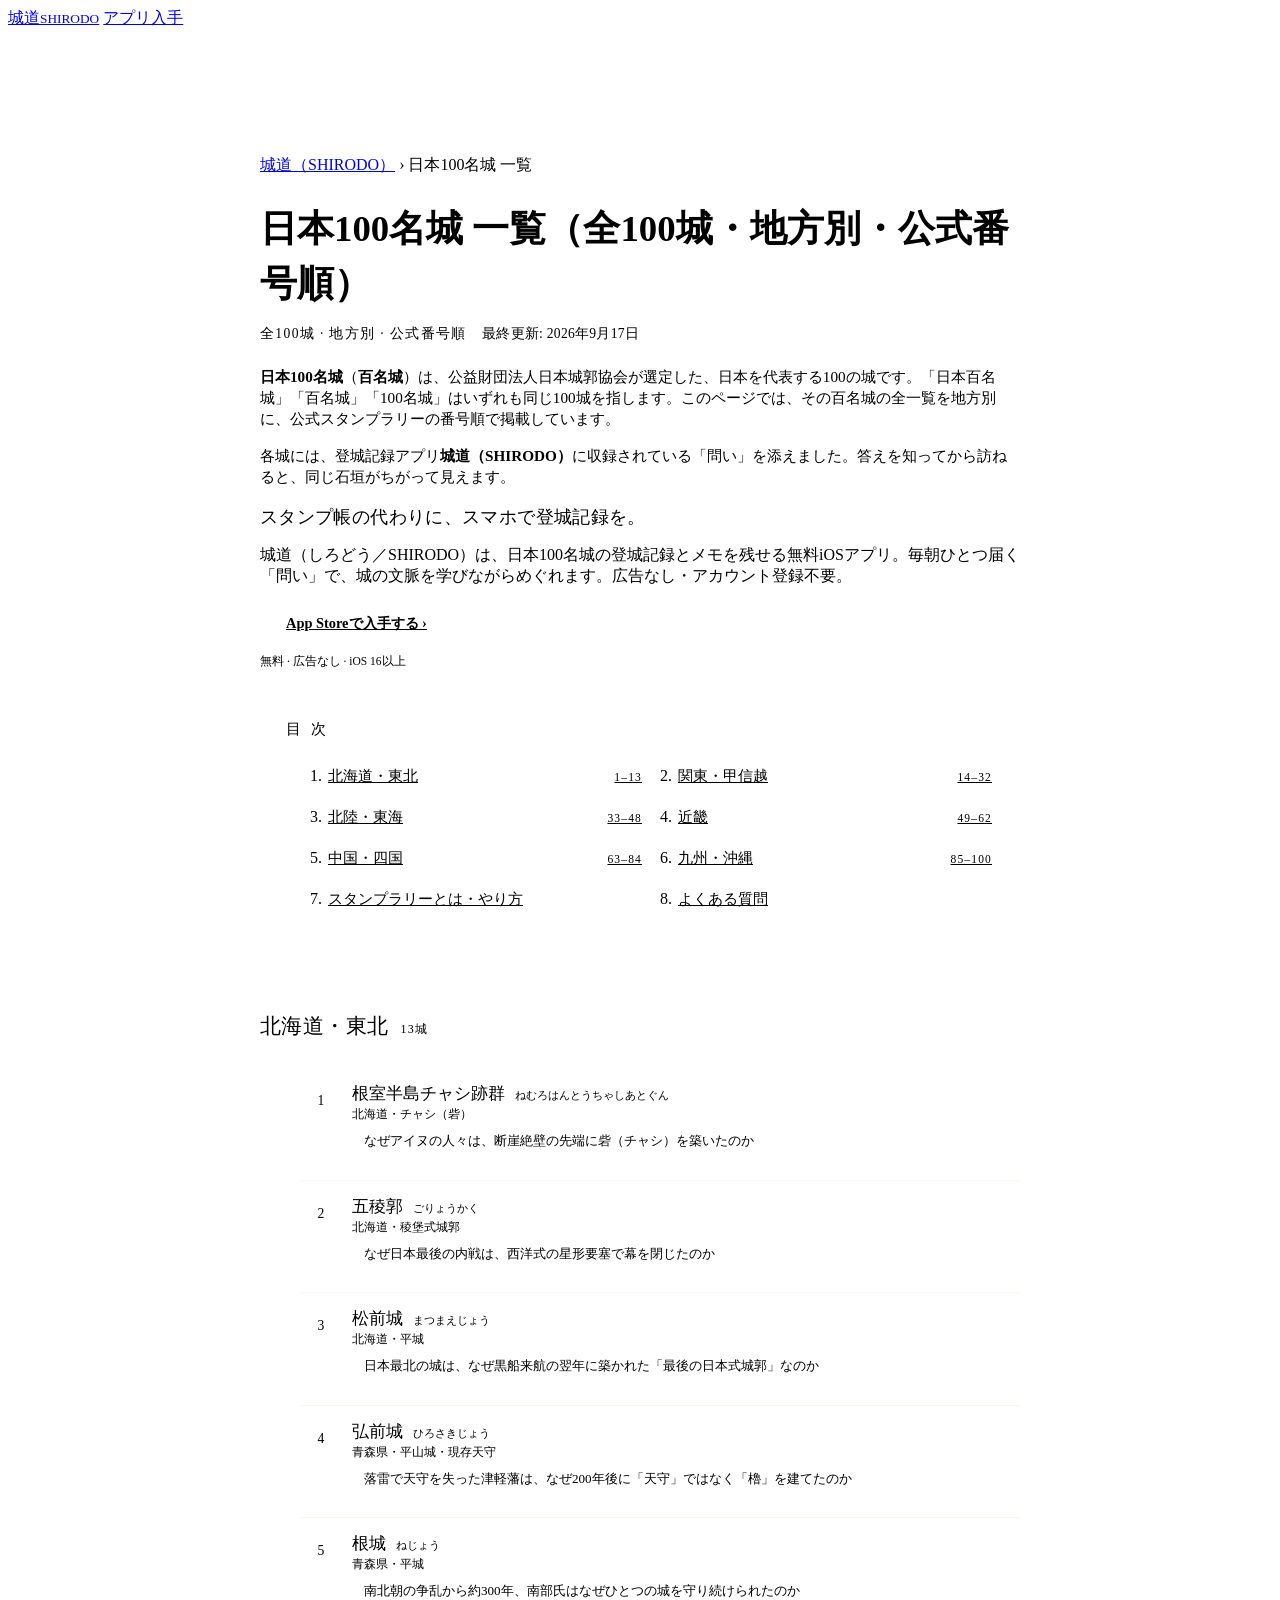
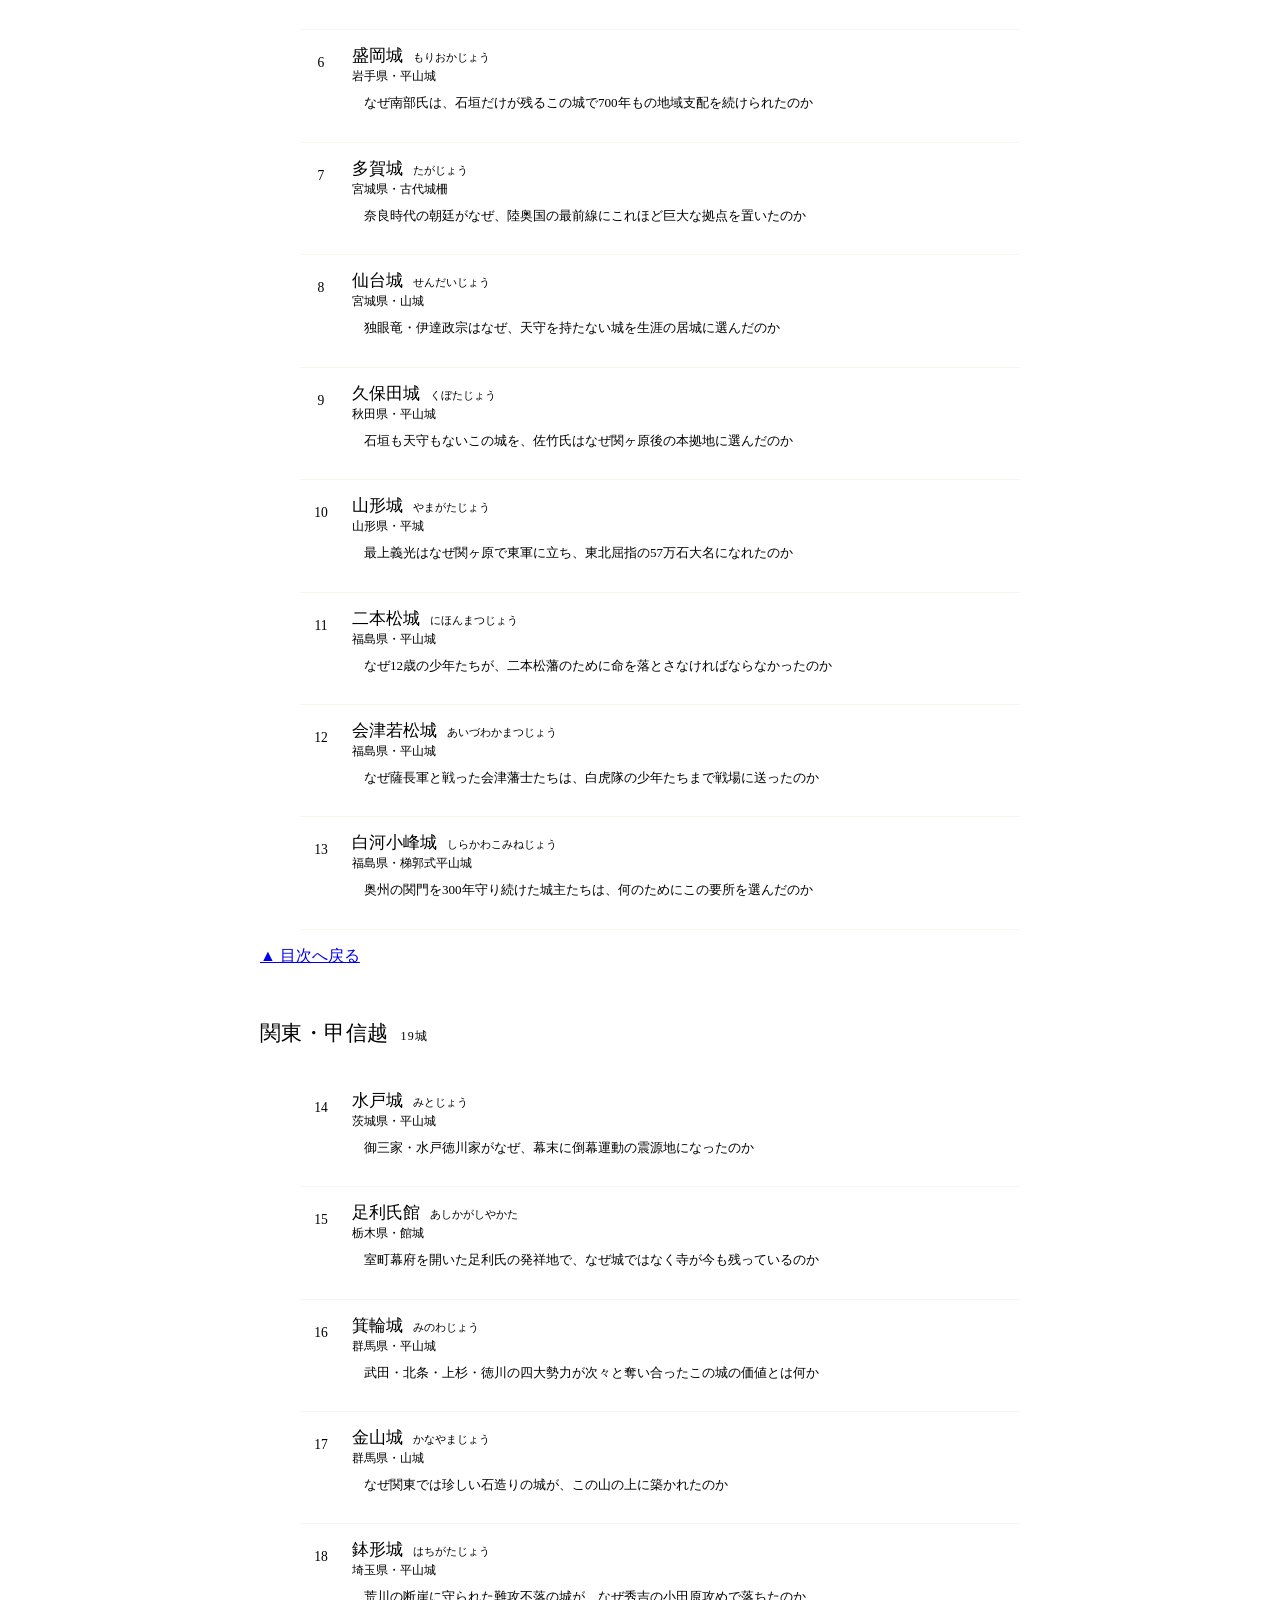
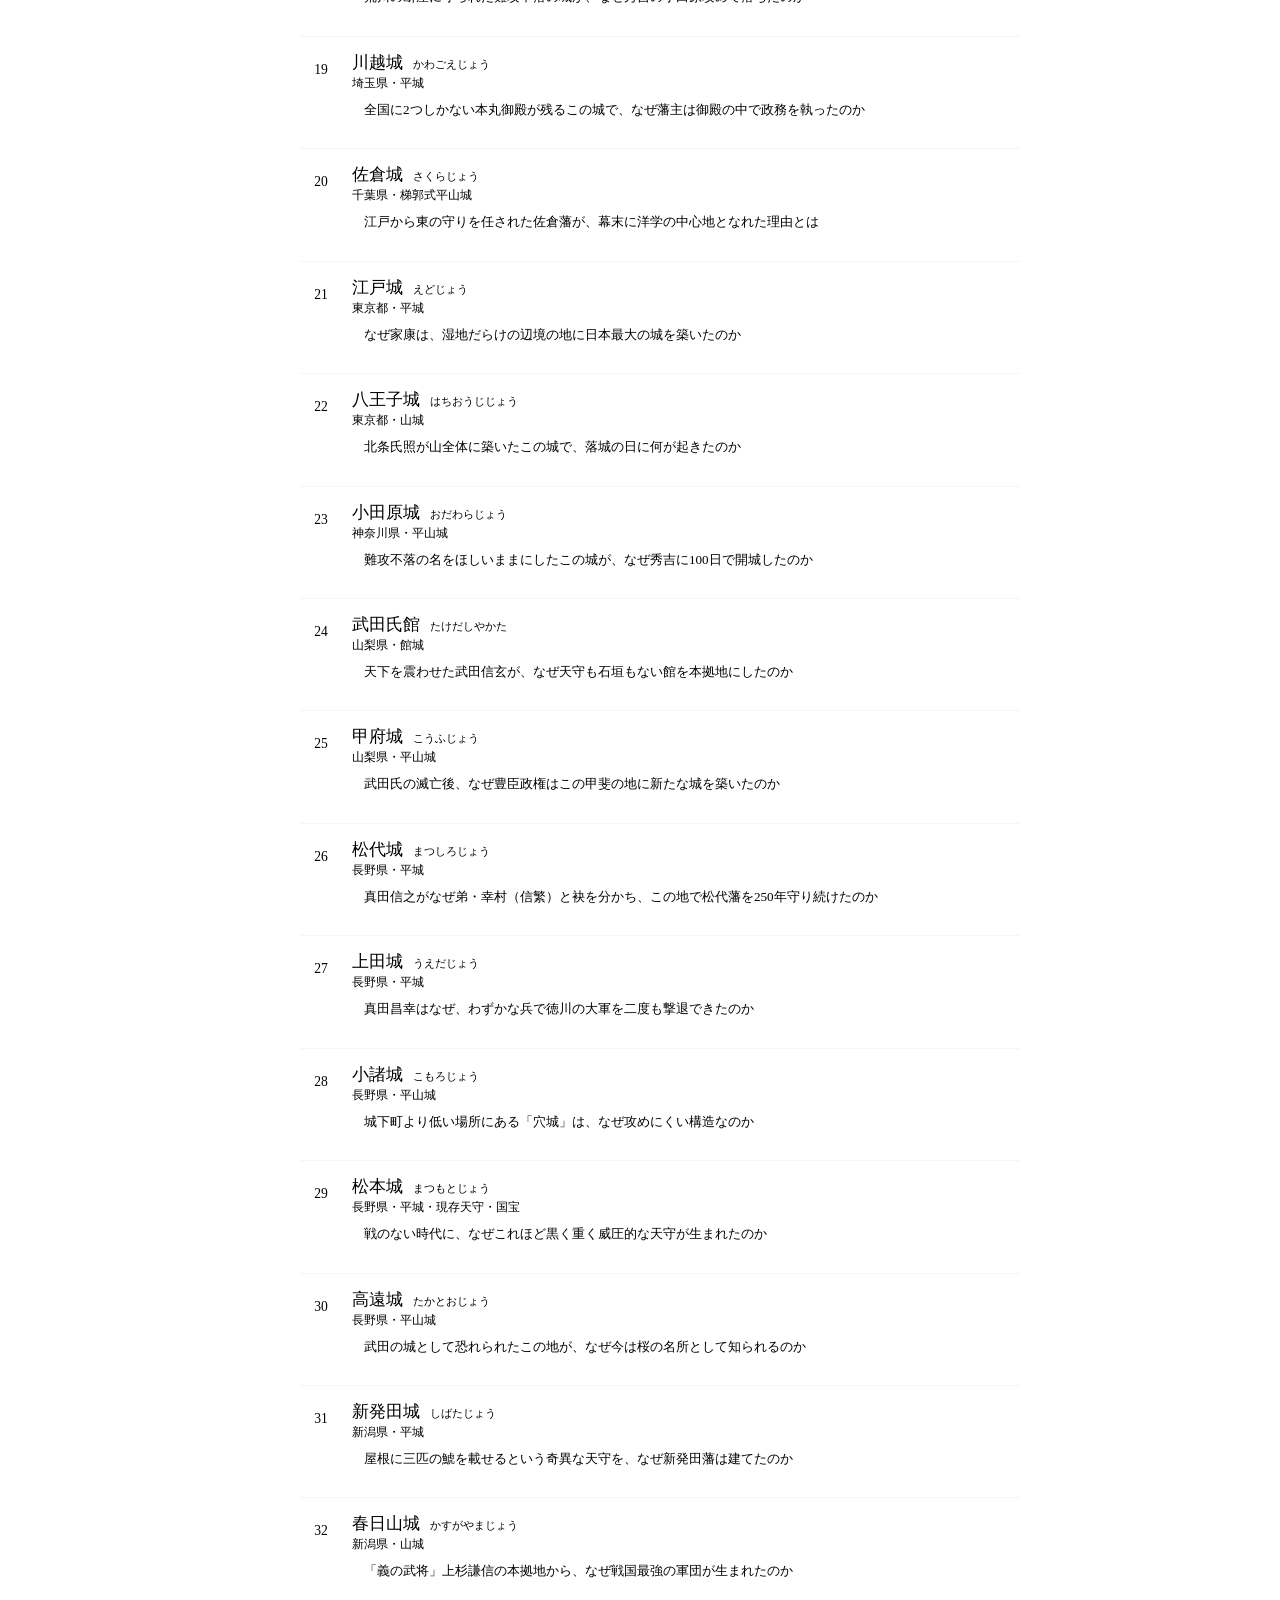
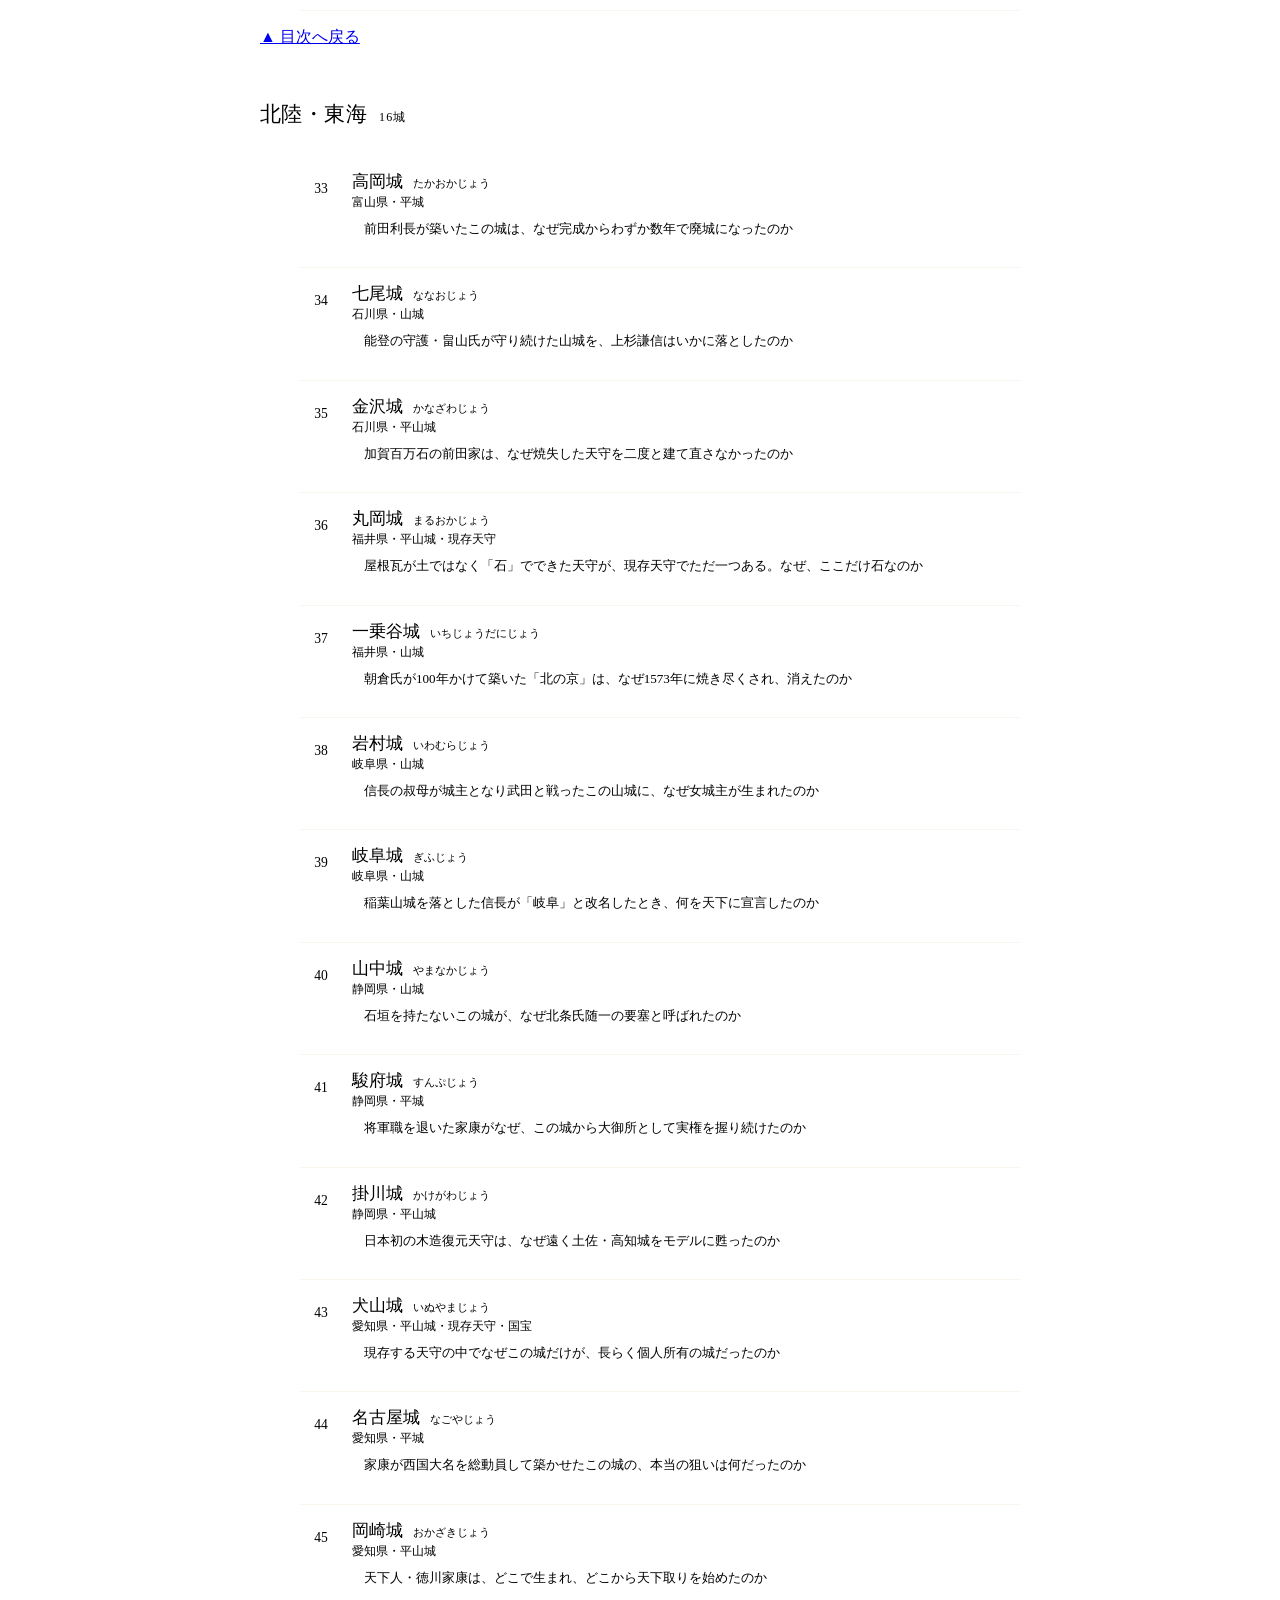
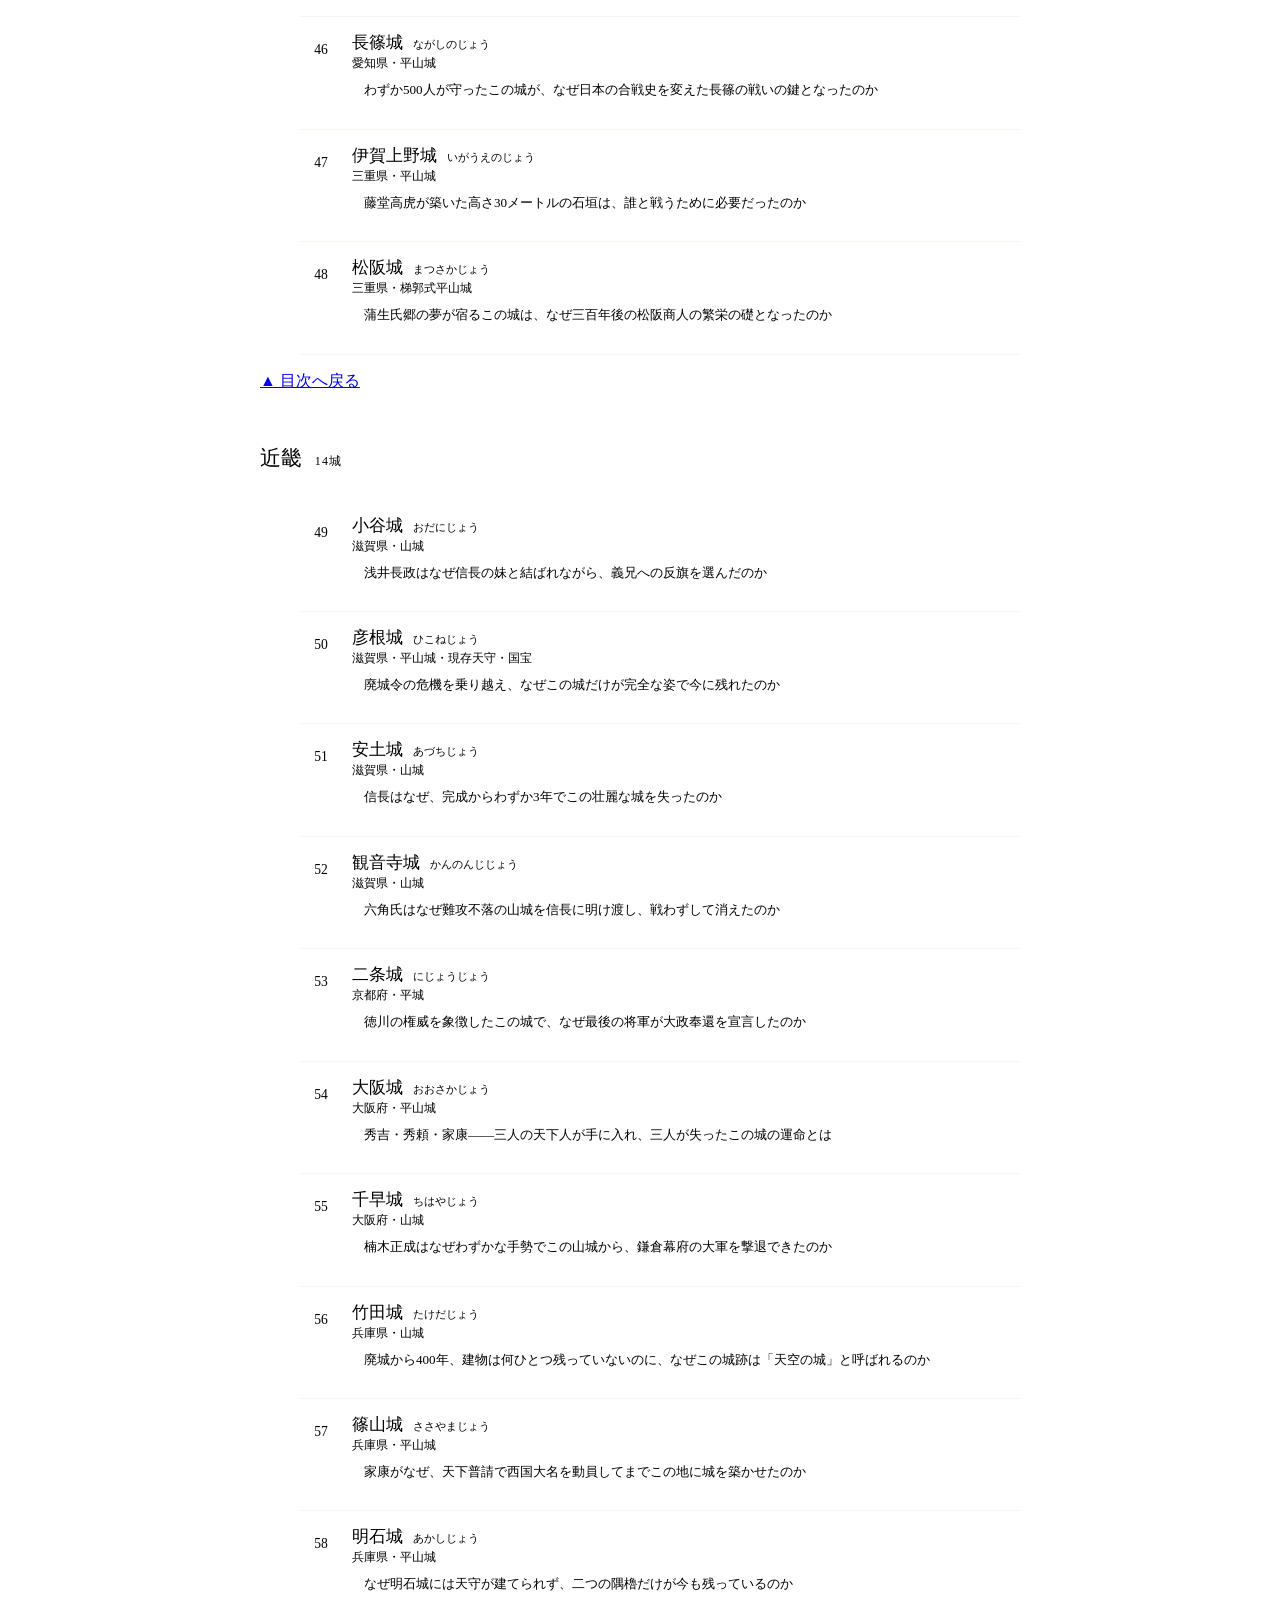
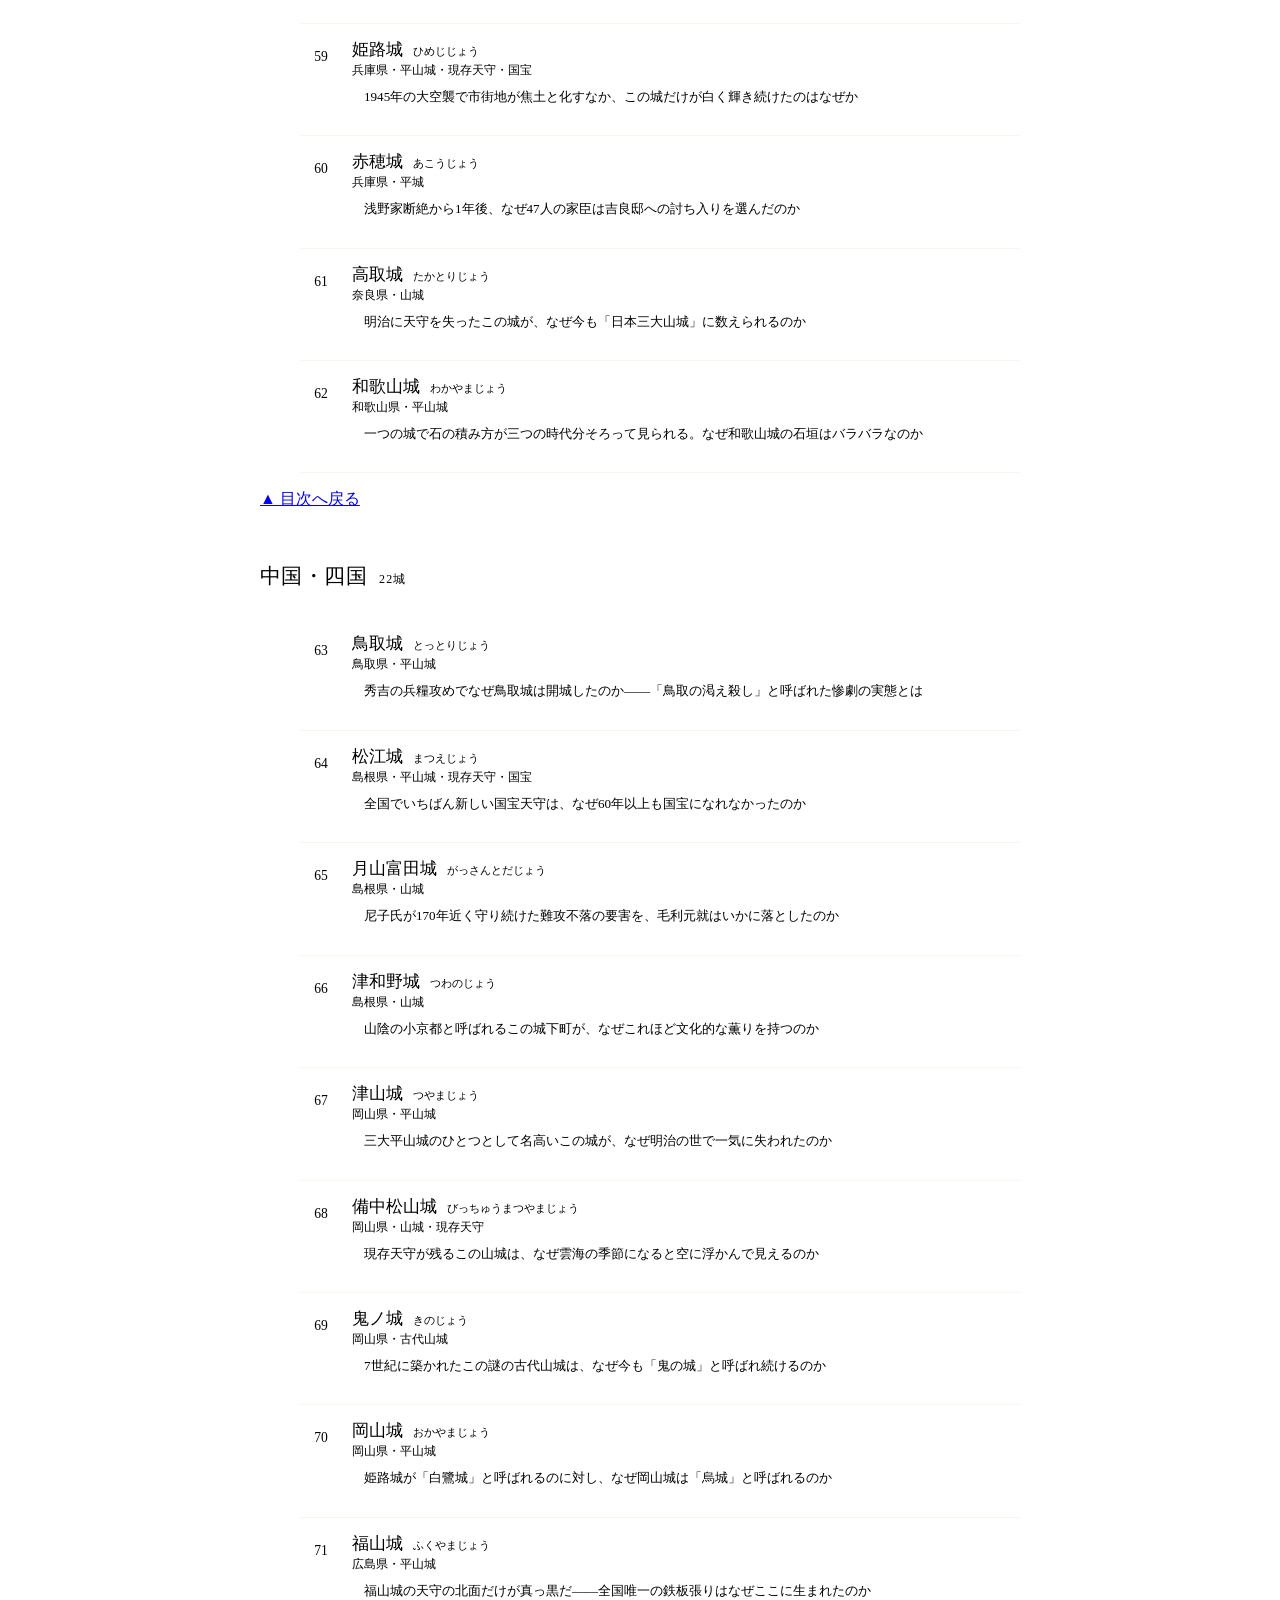
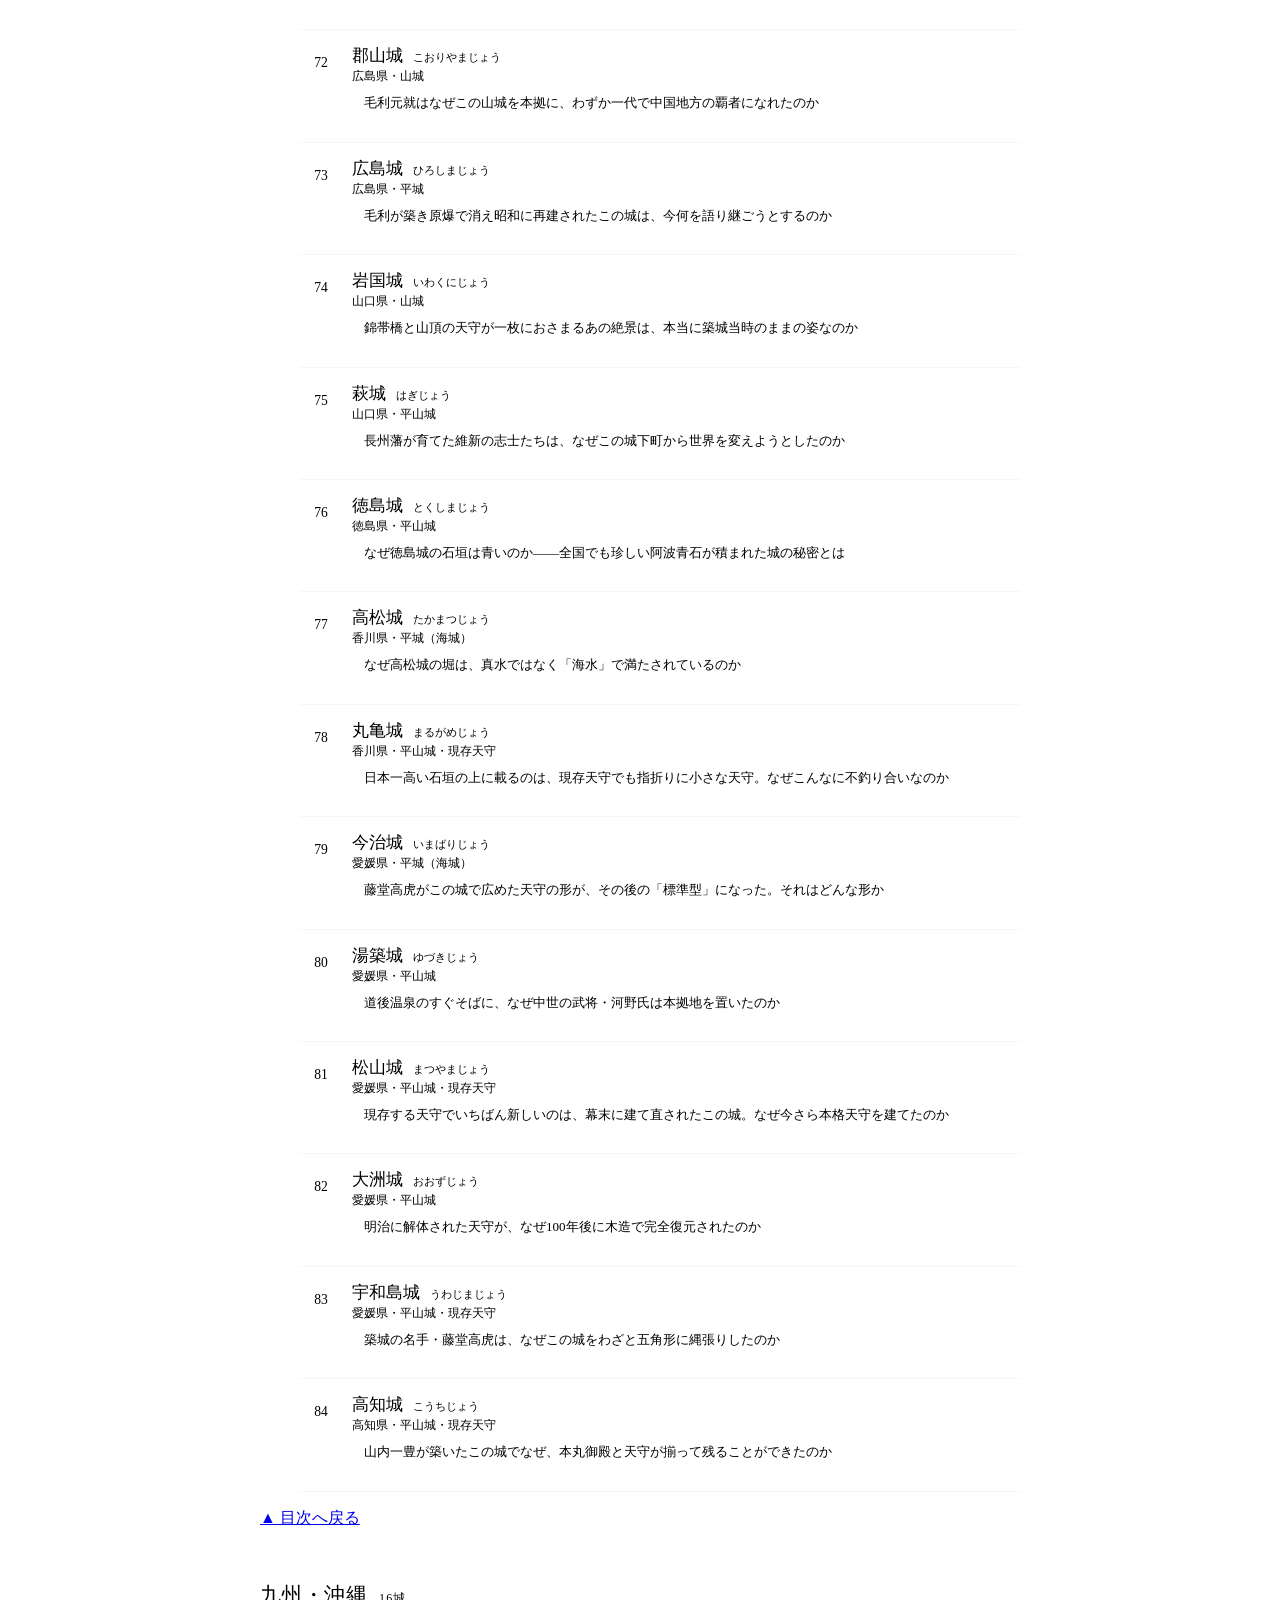
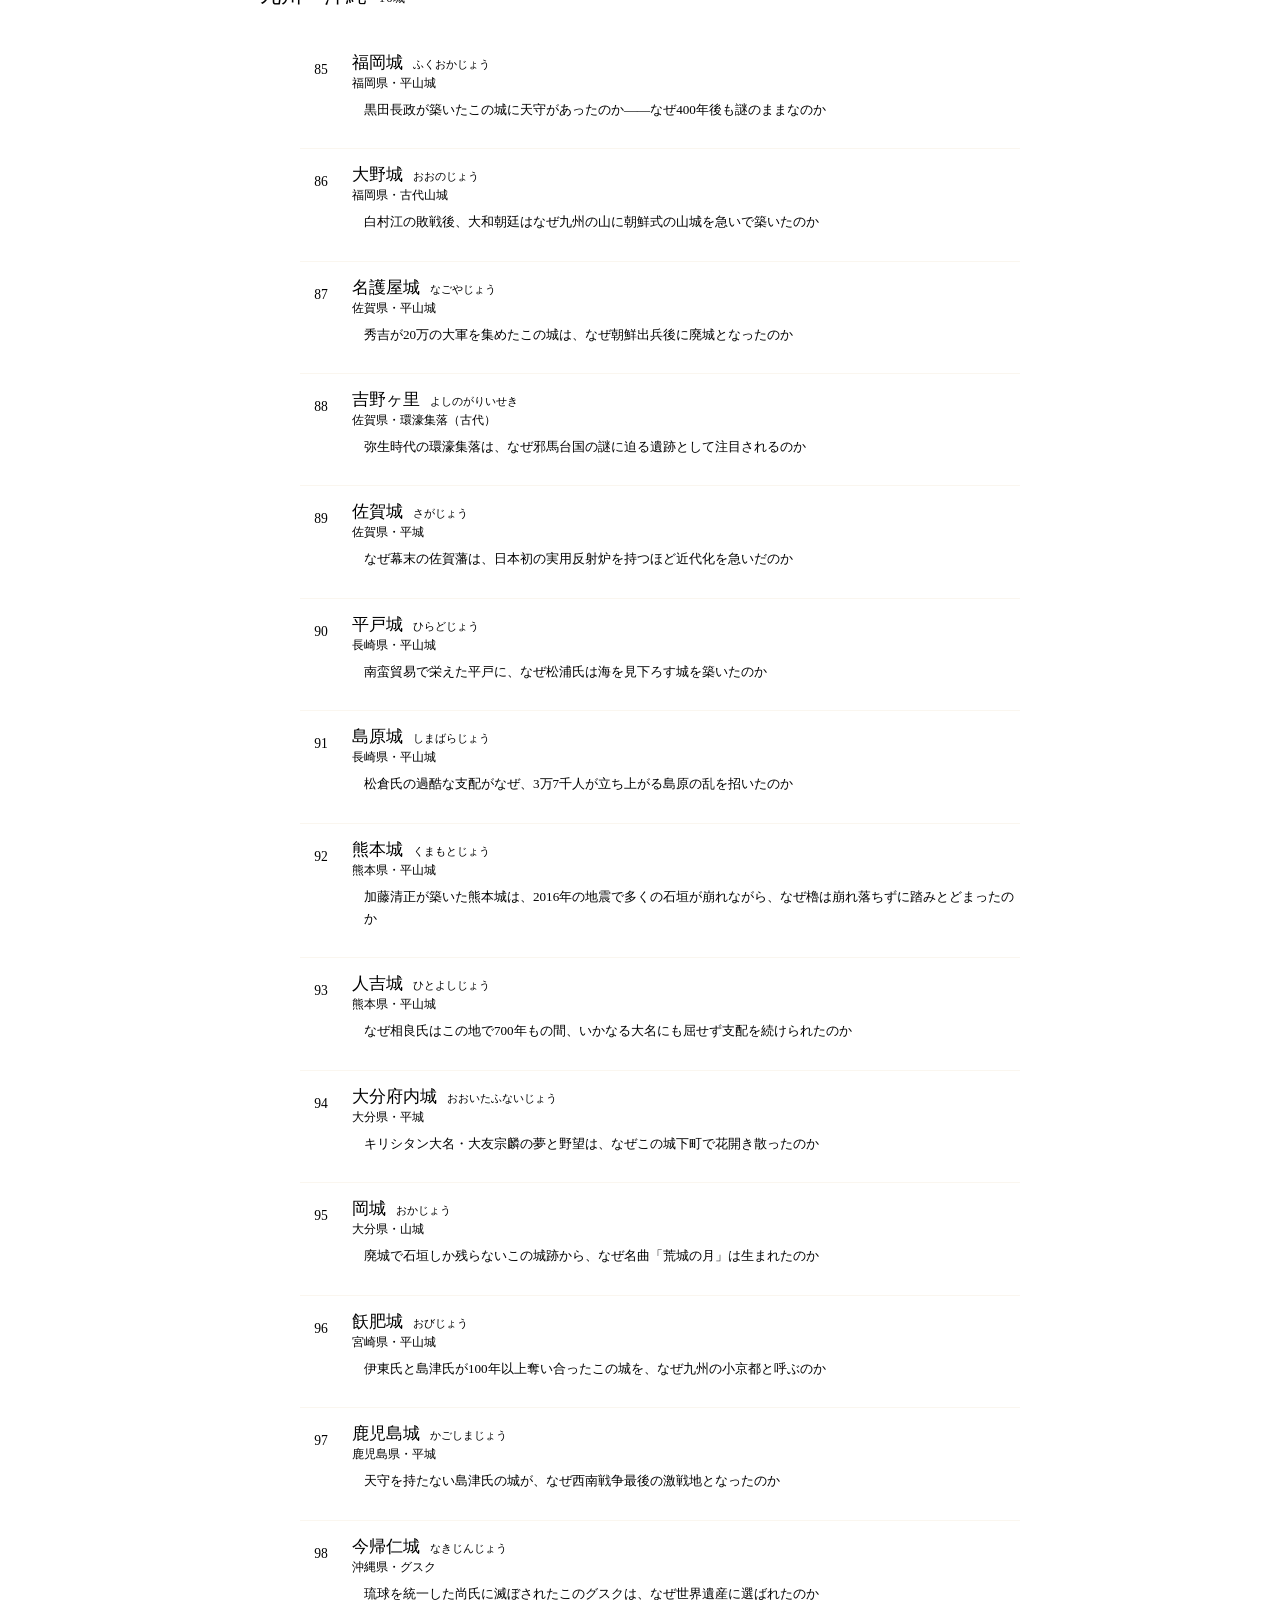
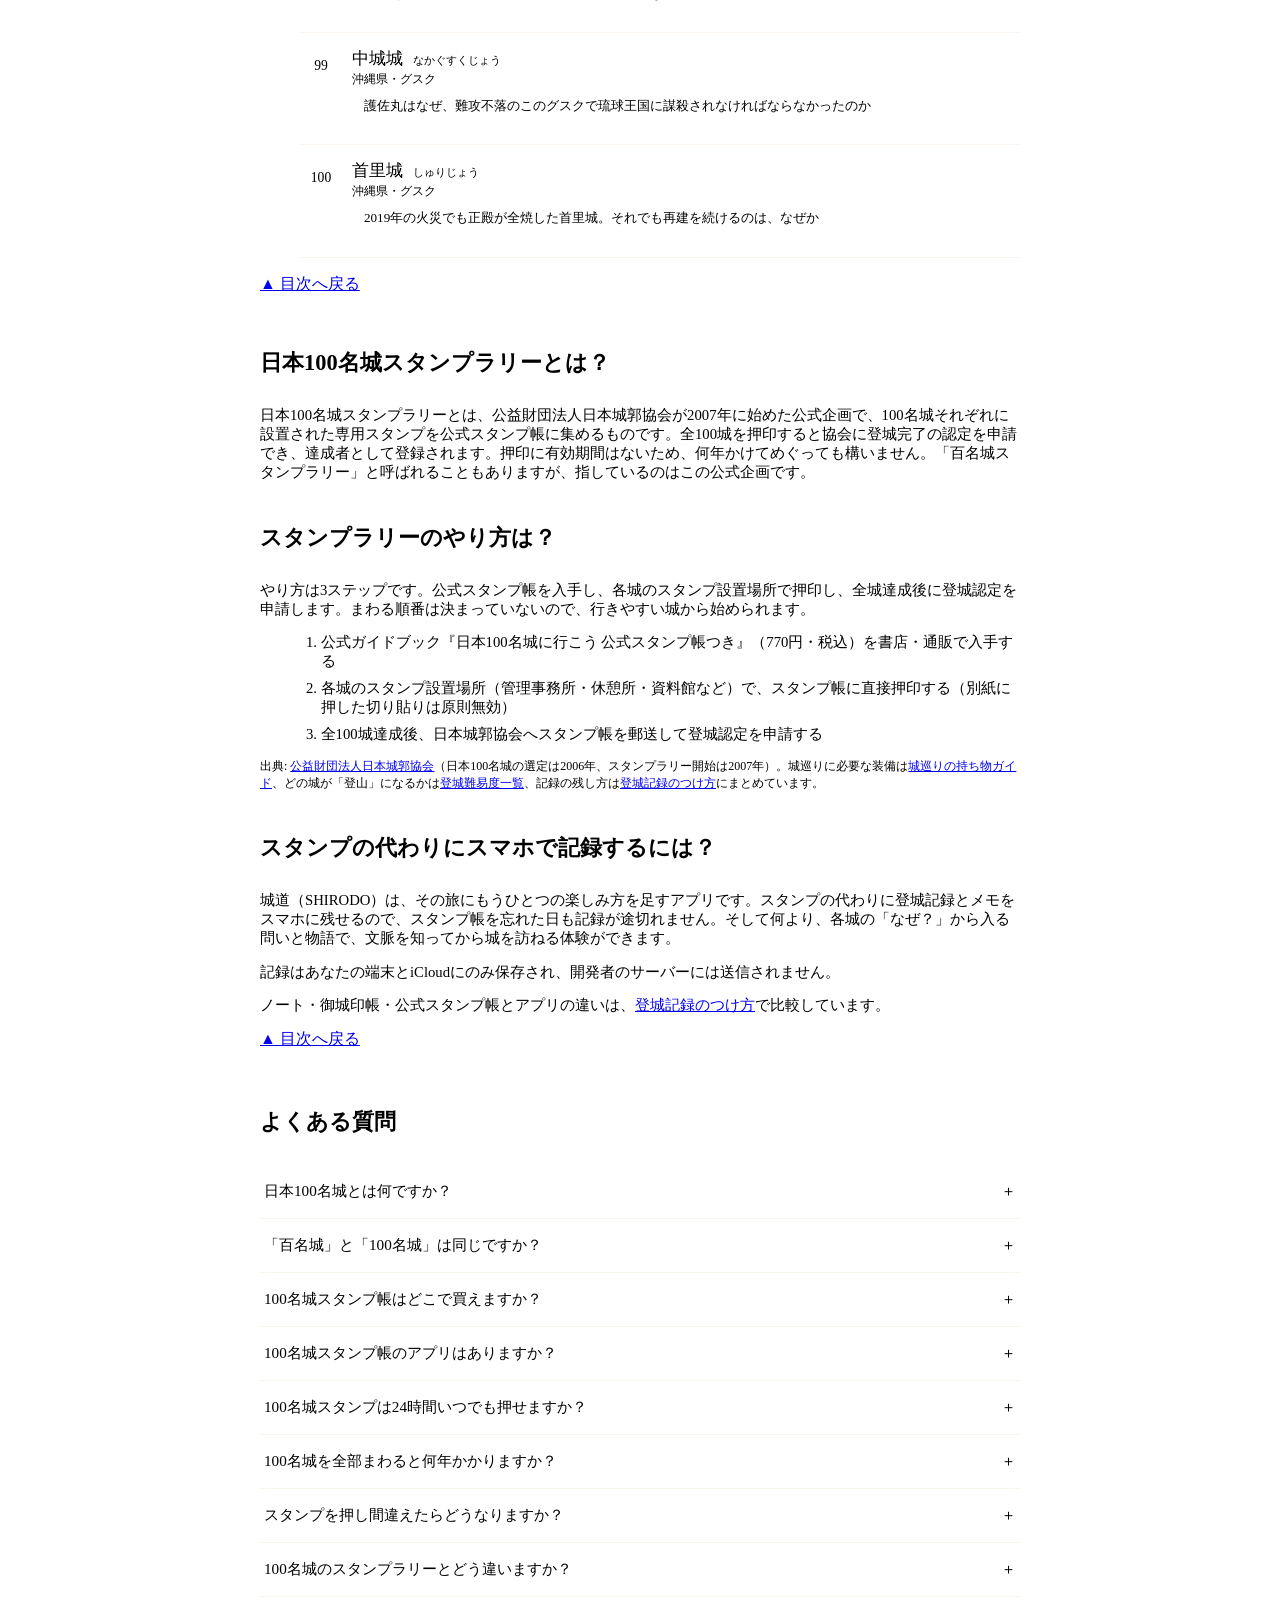
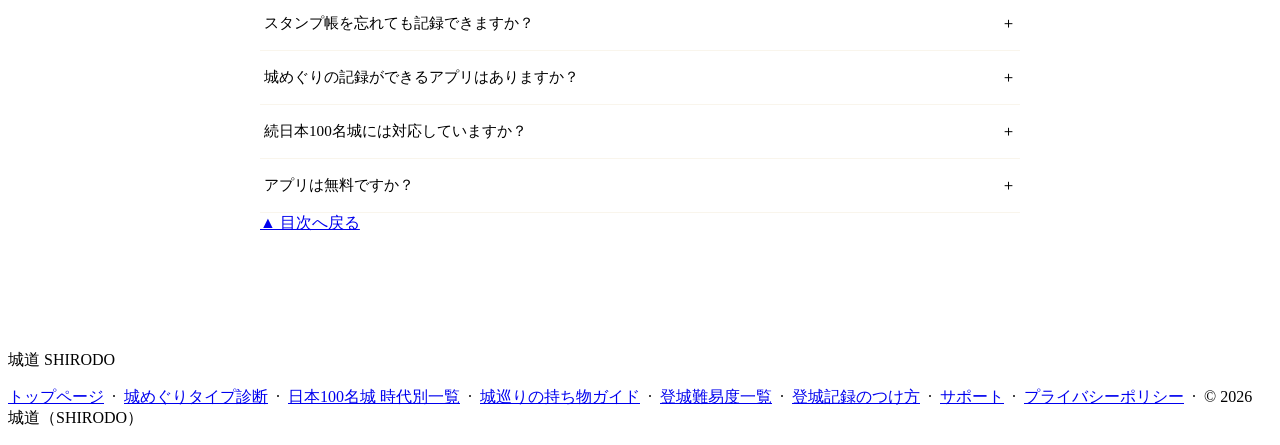
==== commit c51d2c8c: "deploy c5ca762" ====
--- a/100meijo/index.html
+++ b/100meijo/index.html
@@ -3330,6 +3330,7 @@
   <p>
     <a href="/">トップページ</a>
     &nbsp;·&nbsp; <a href="/shindan/">城めぐりタイプ診断</a>
+    &nbsp;·&nbsp; <a href="/100meijo/jidai/">日本100名城 時代別一覧</a>
     &nbsp;·&nbsp; <a href="/guide/mochimono/">城巡りの持ち物ガイド</a>
     &nbsp;·&nbsp; <a href="/guide/level/">登城難易度一覧</a>
     &nbsp;·&nbsp; <a href="/guide/kiroku/">登城記録のつけ方</a>
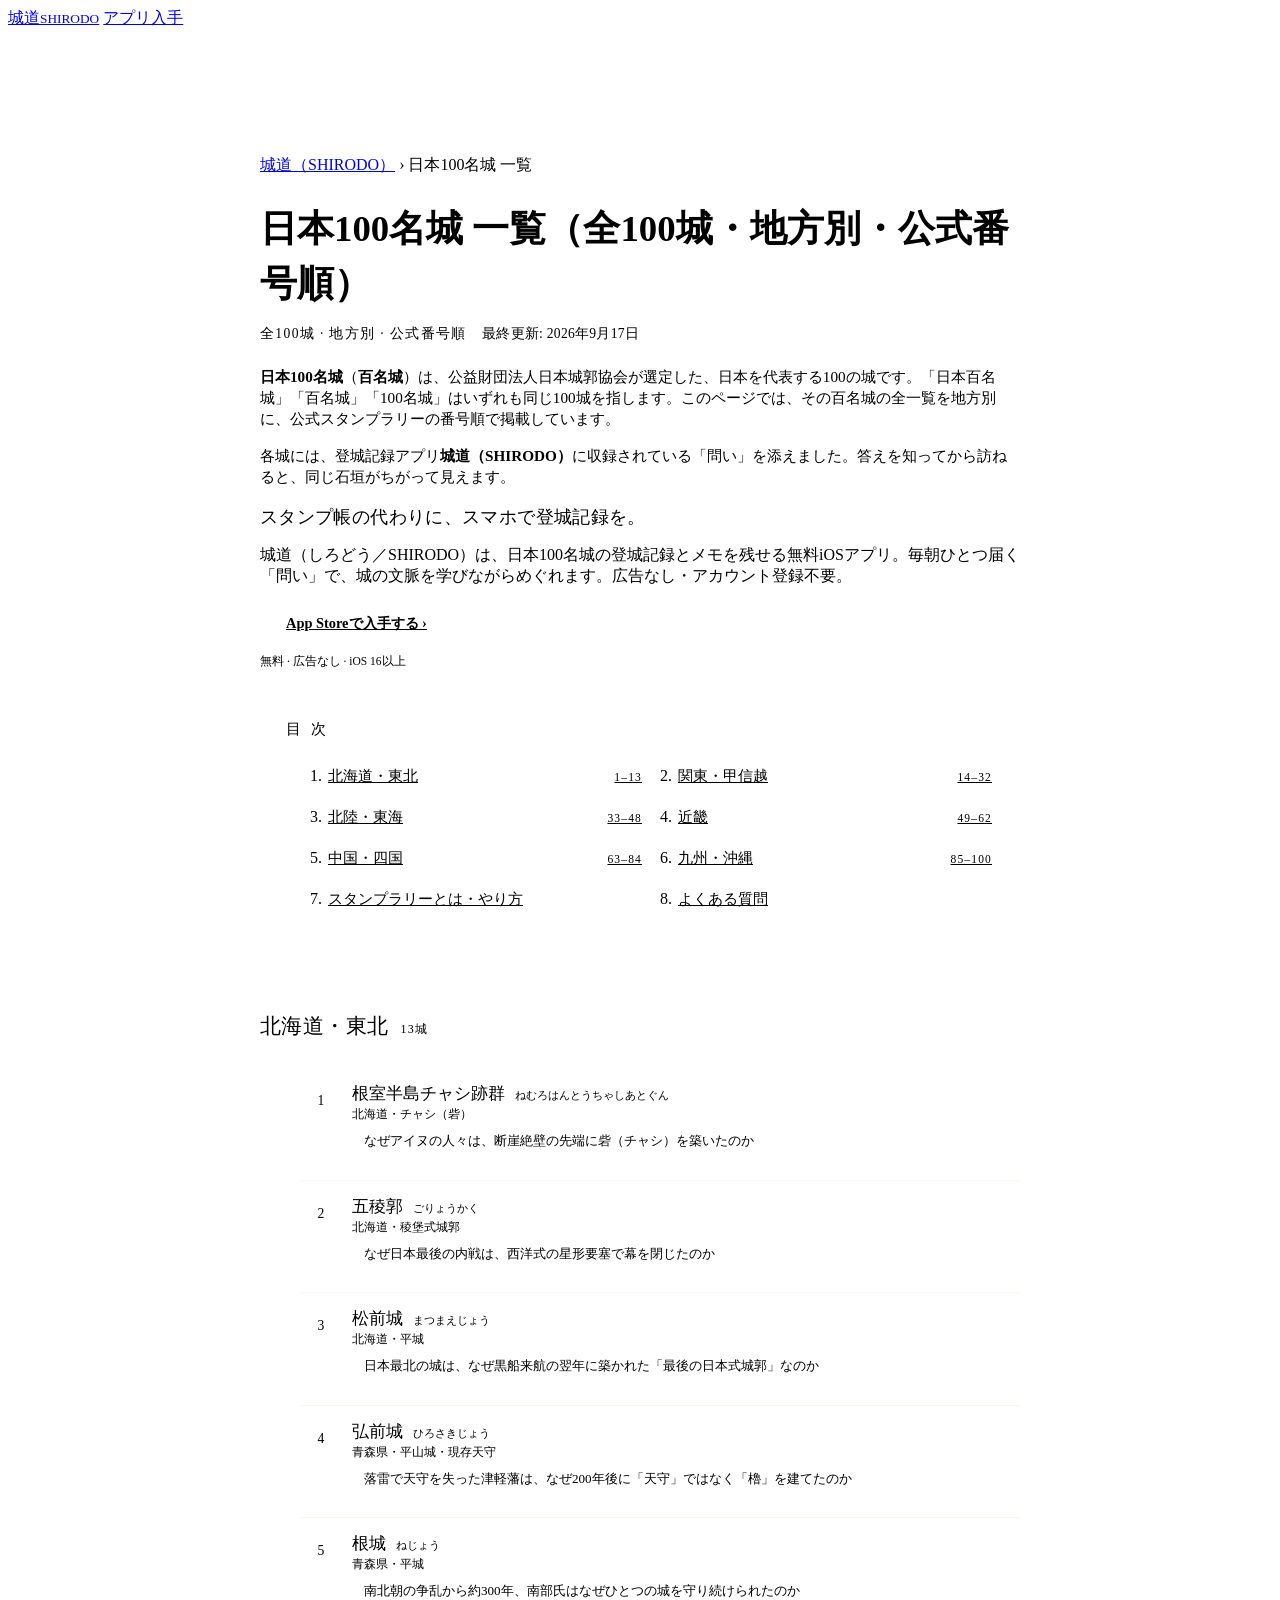
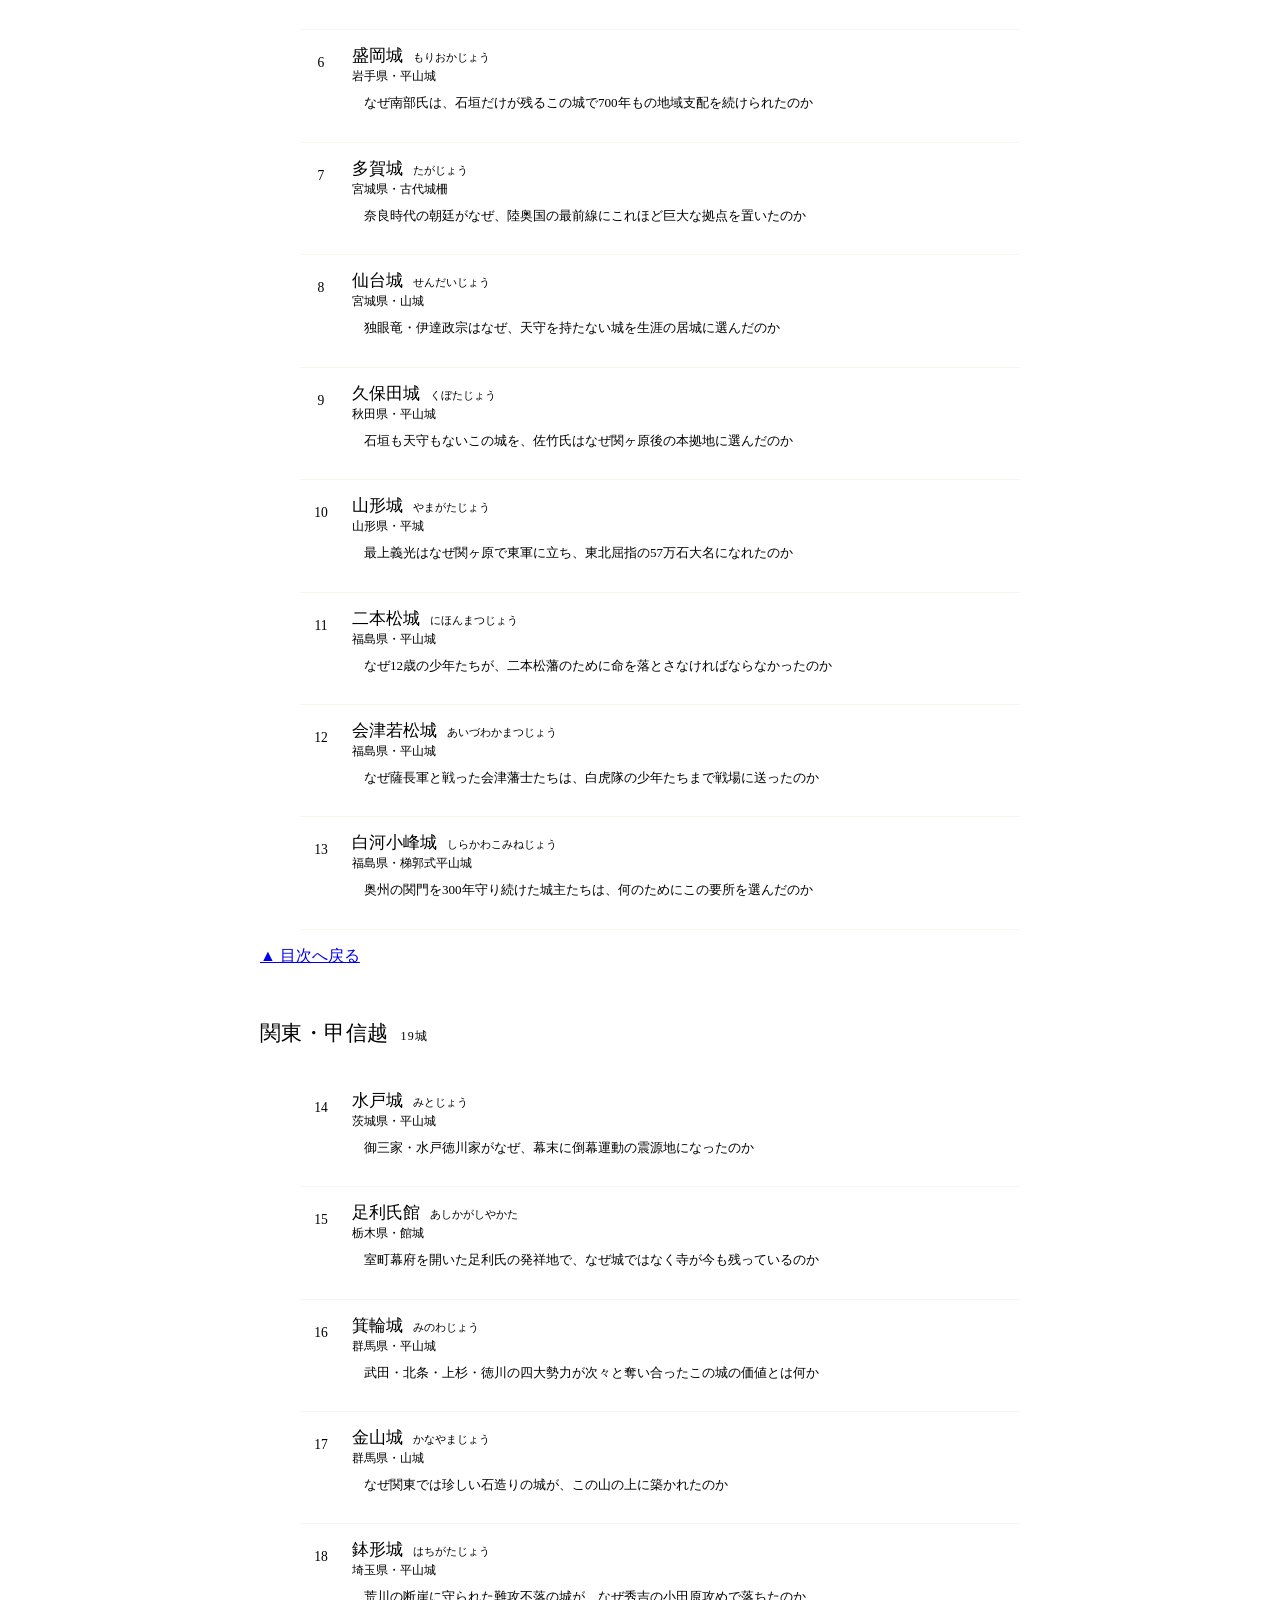
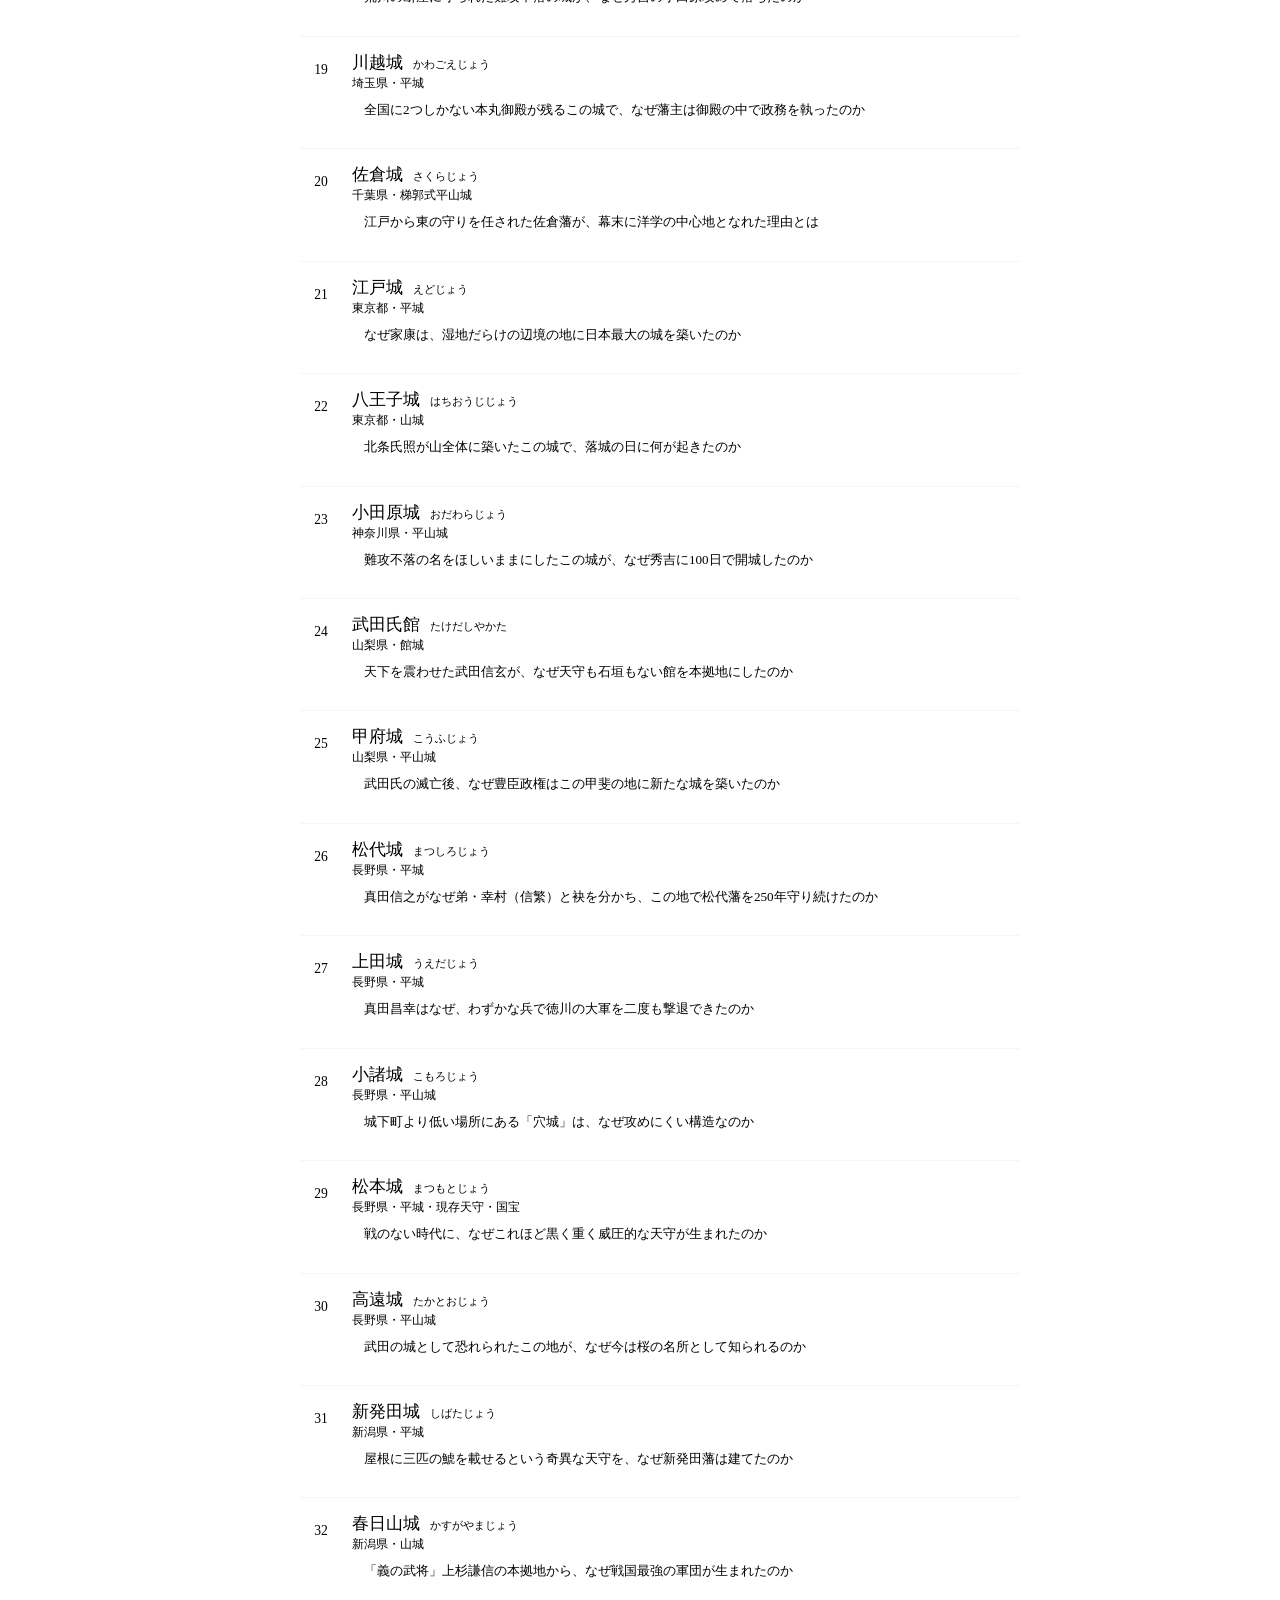
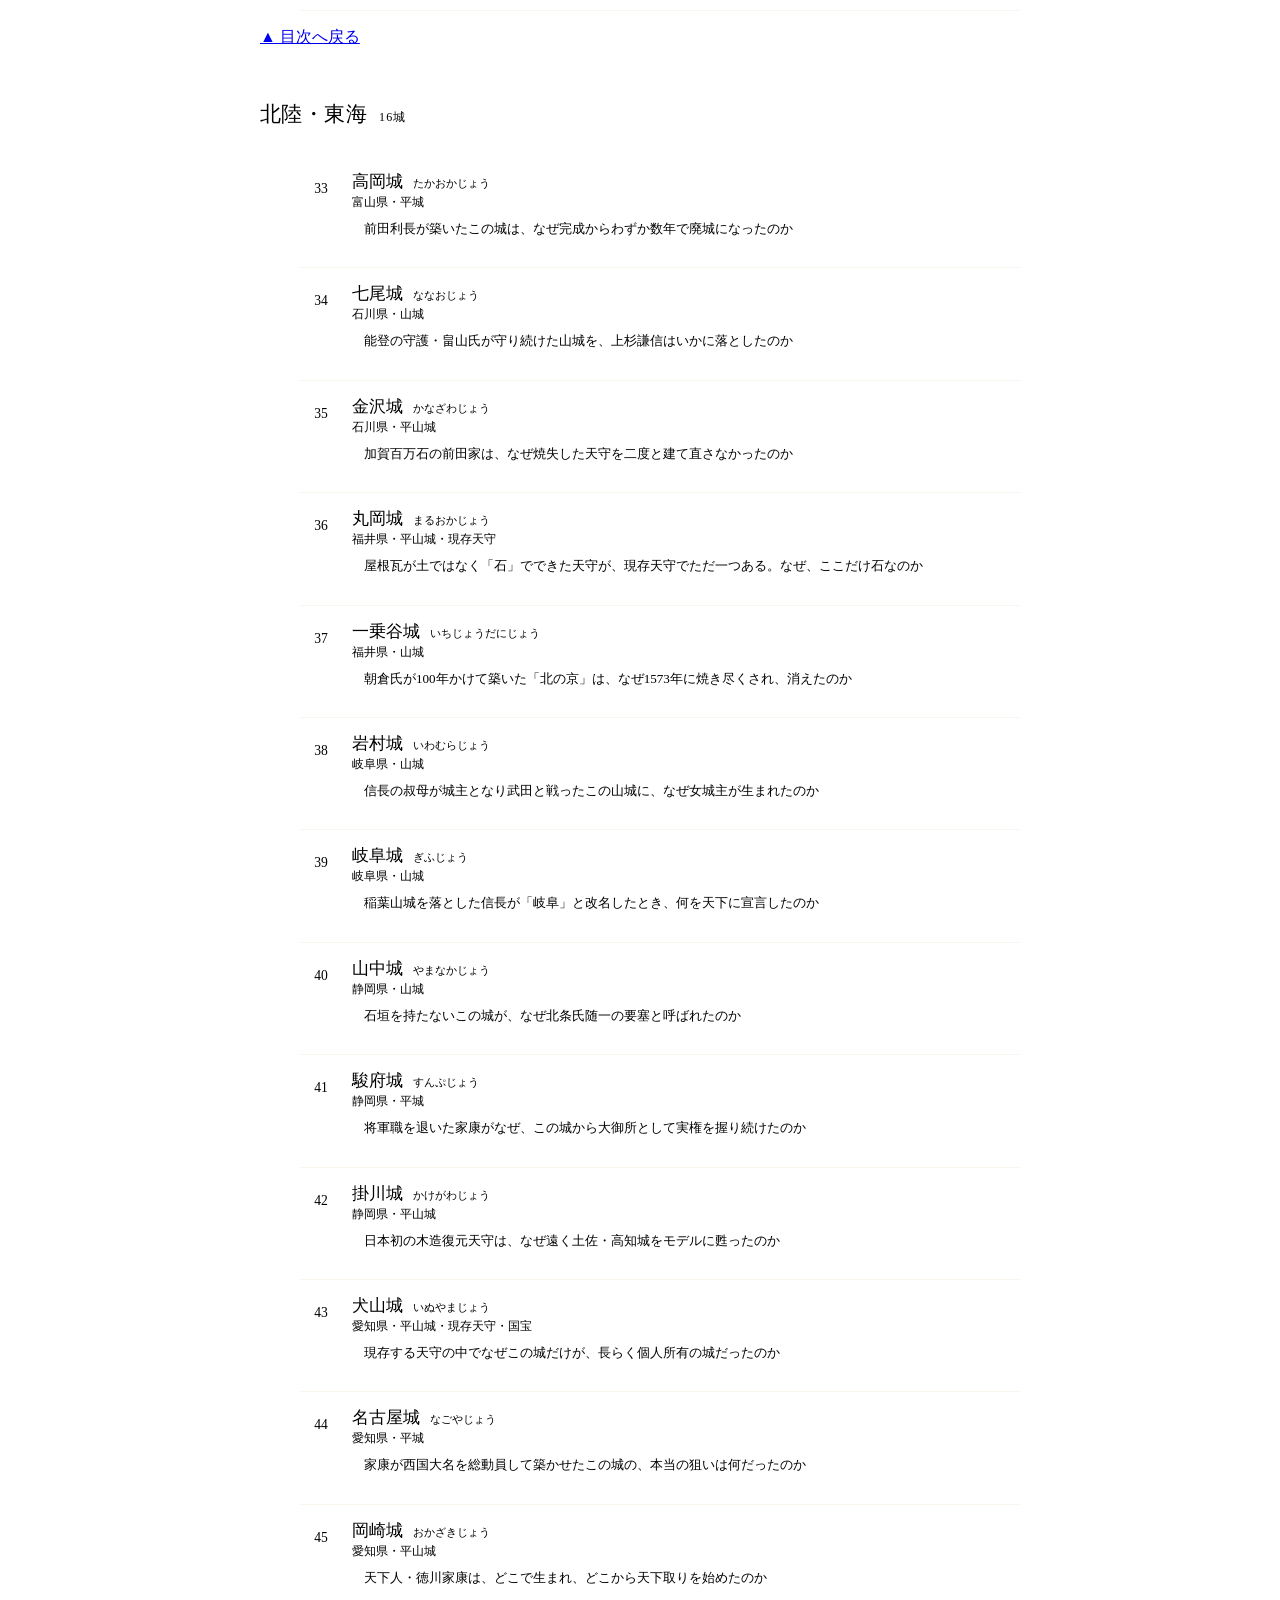
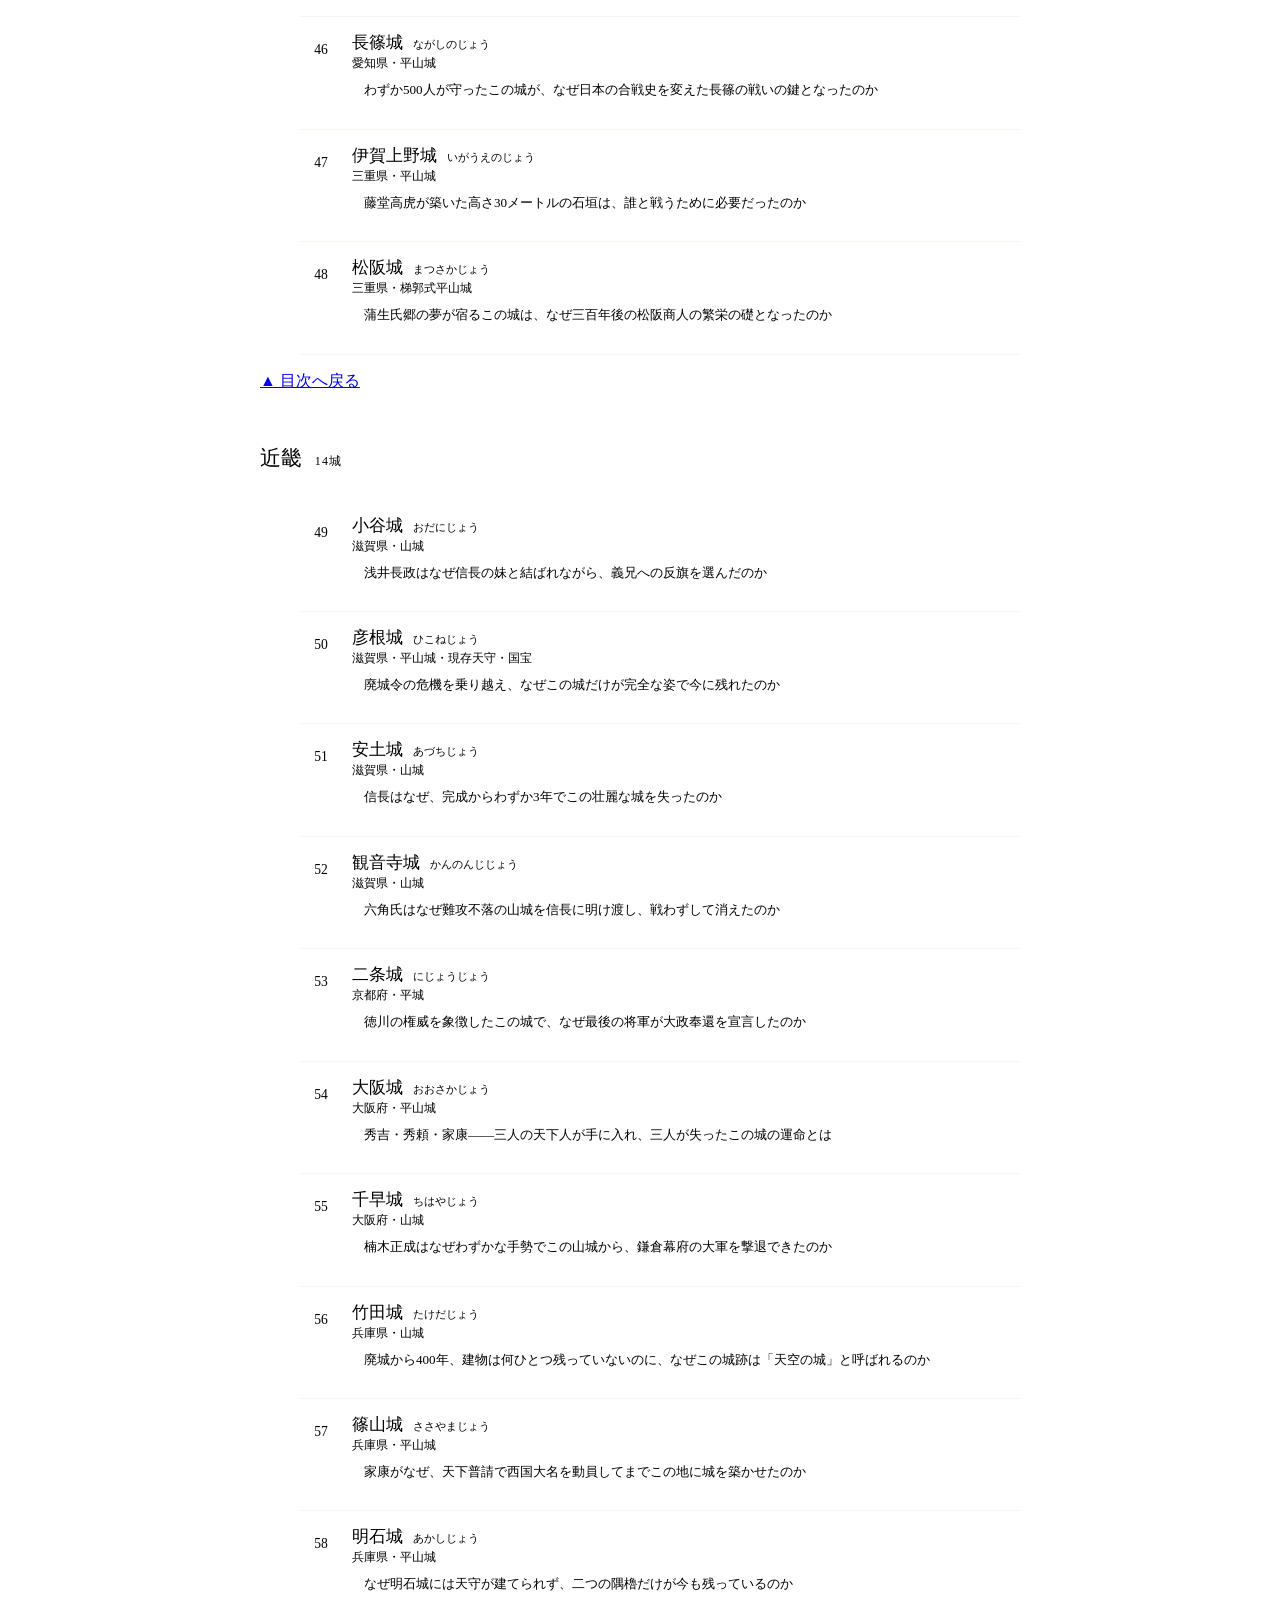
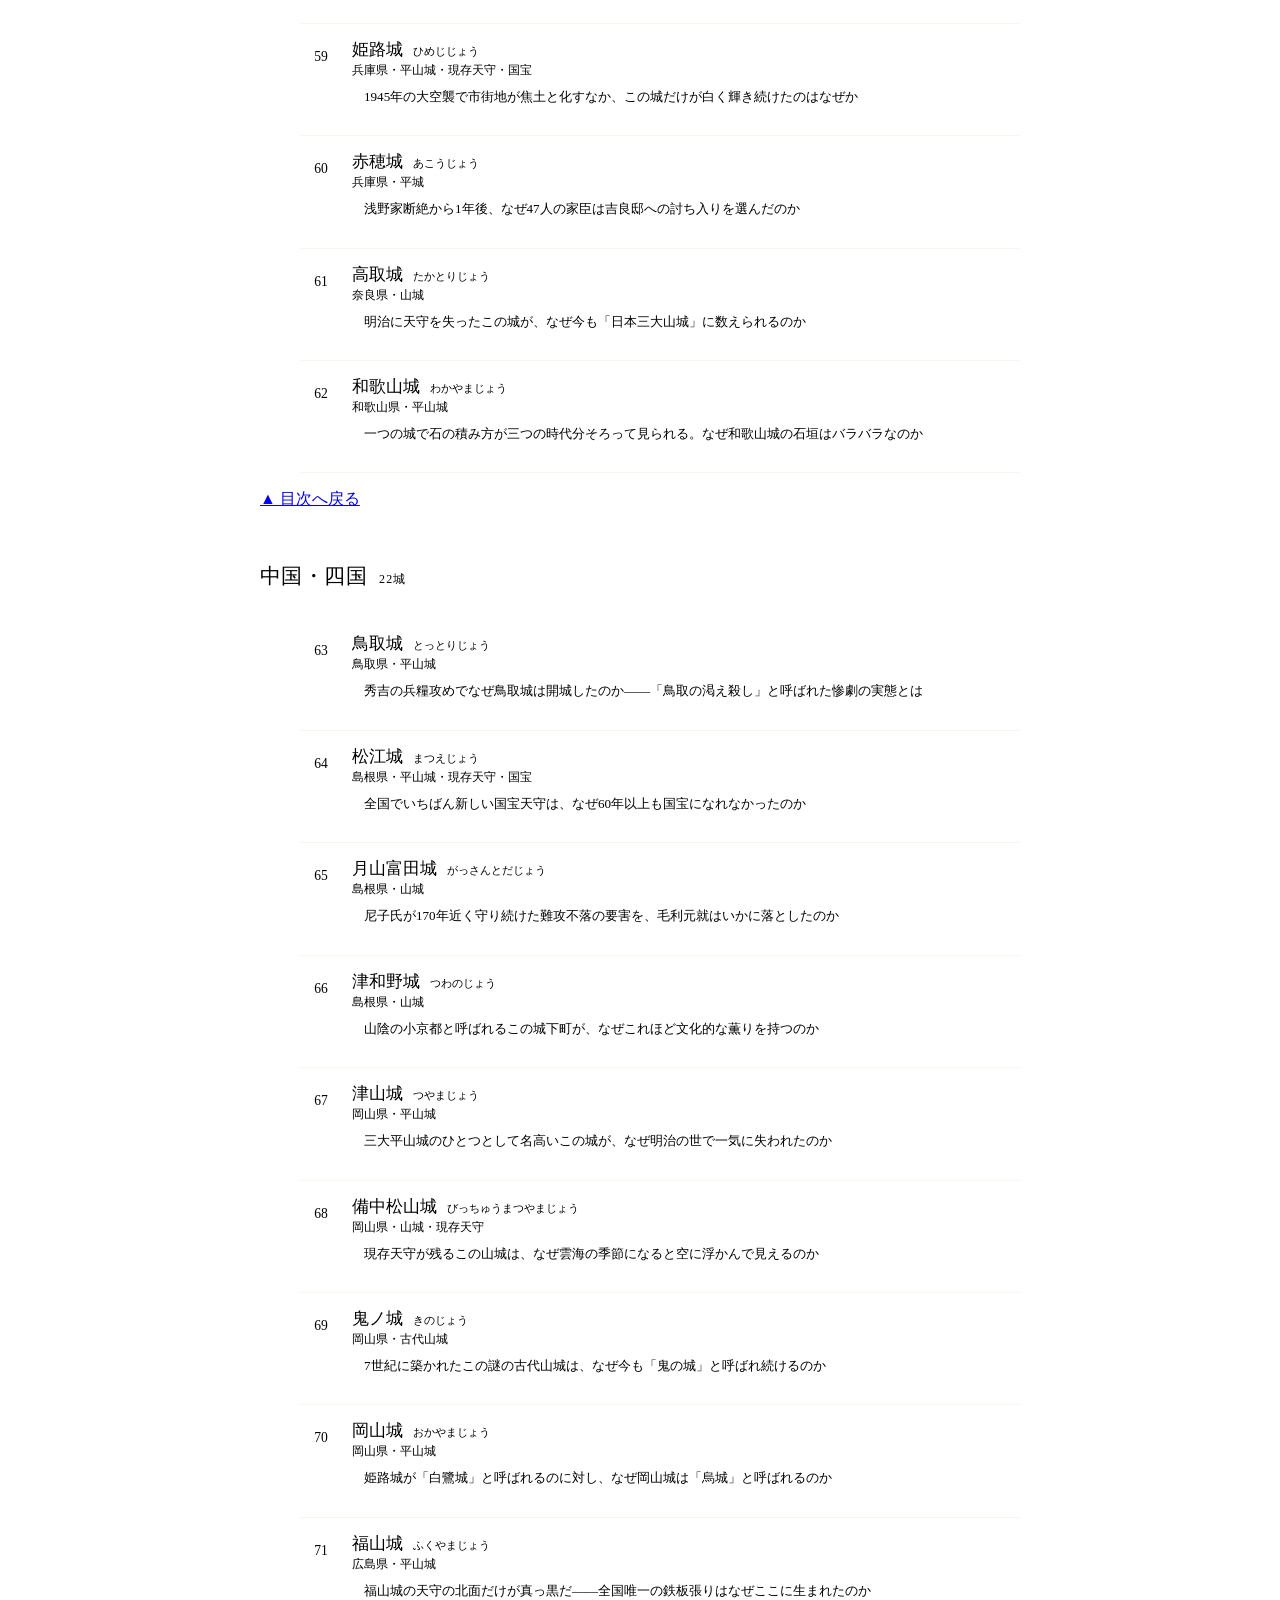
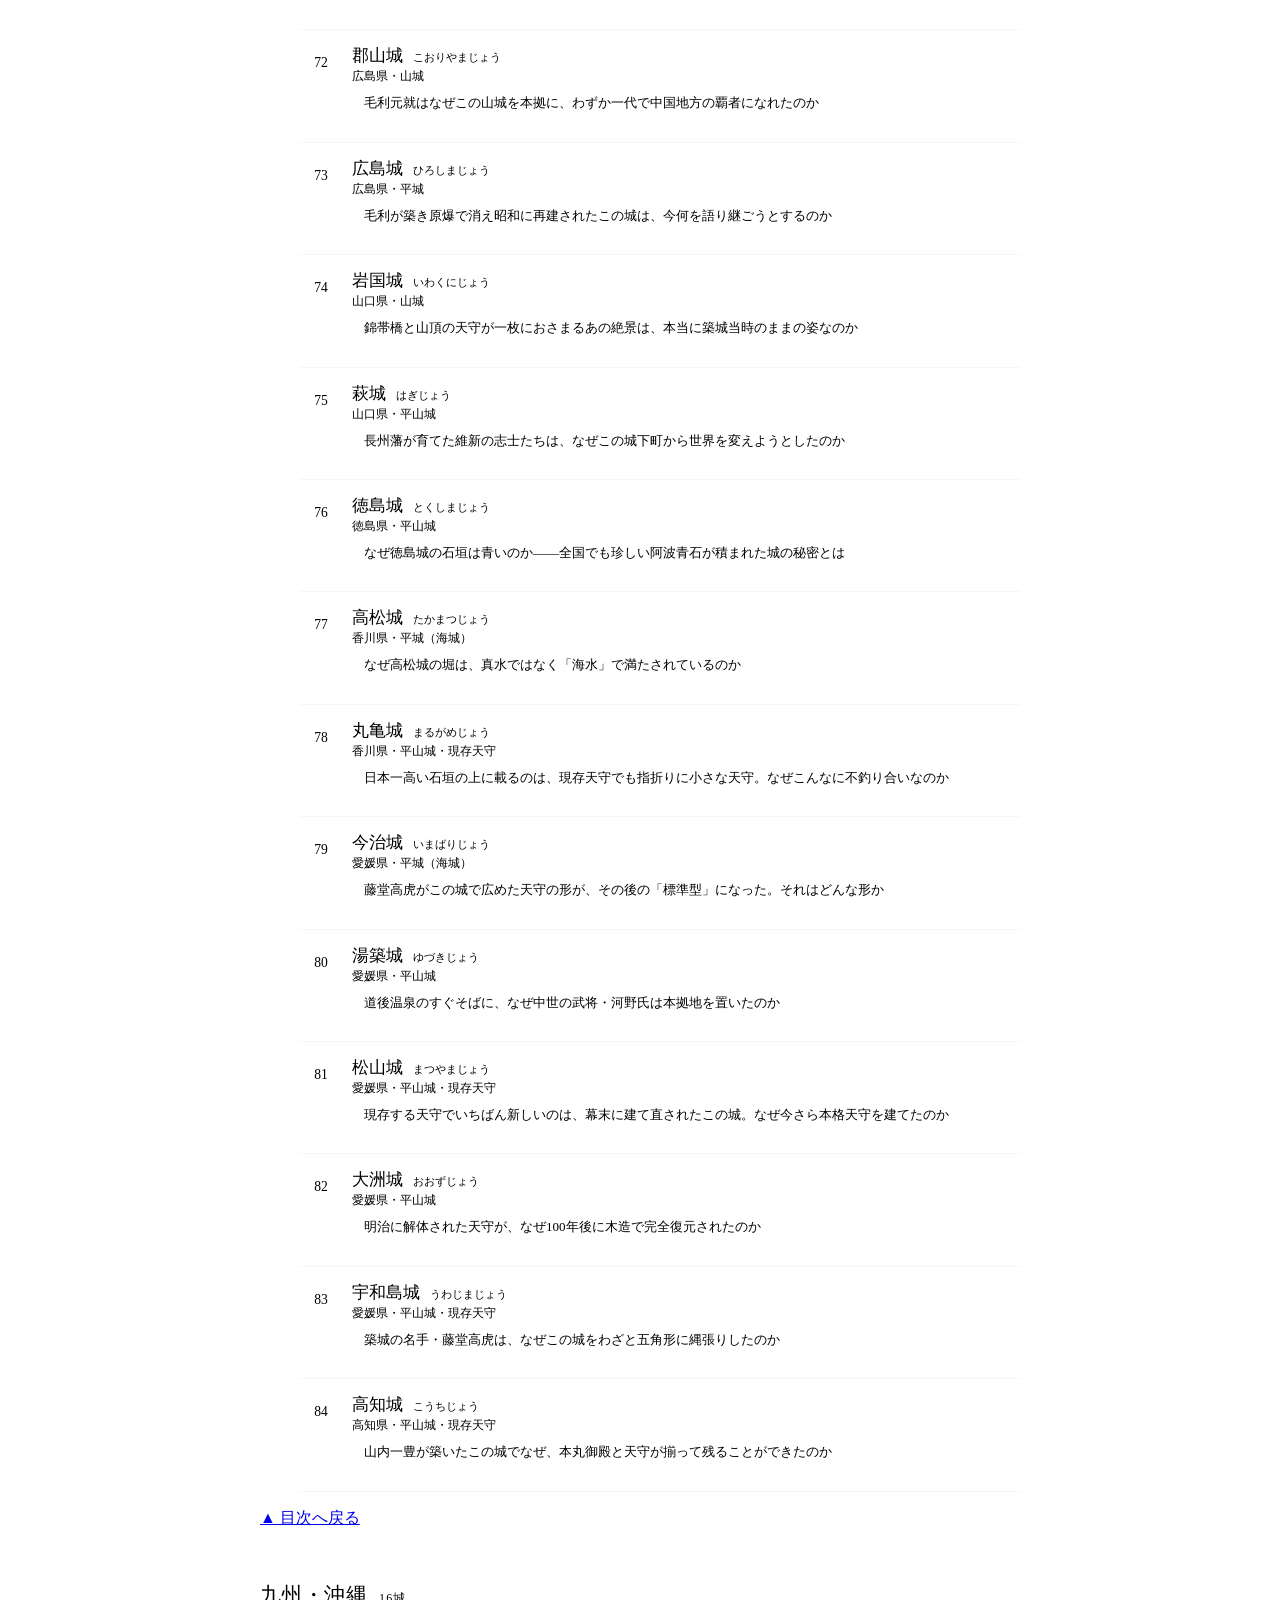
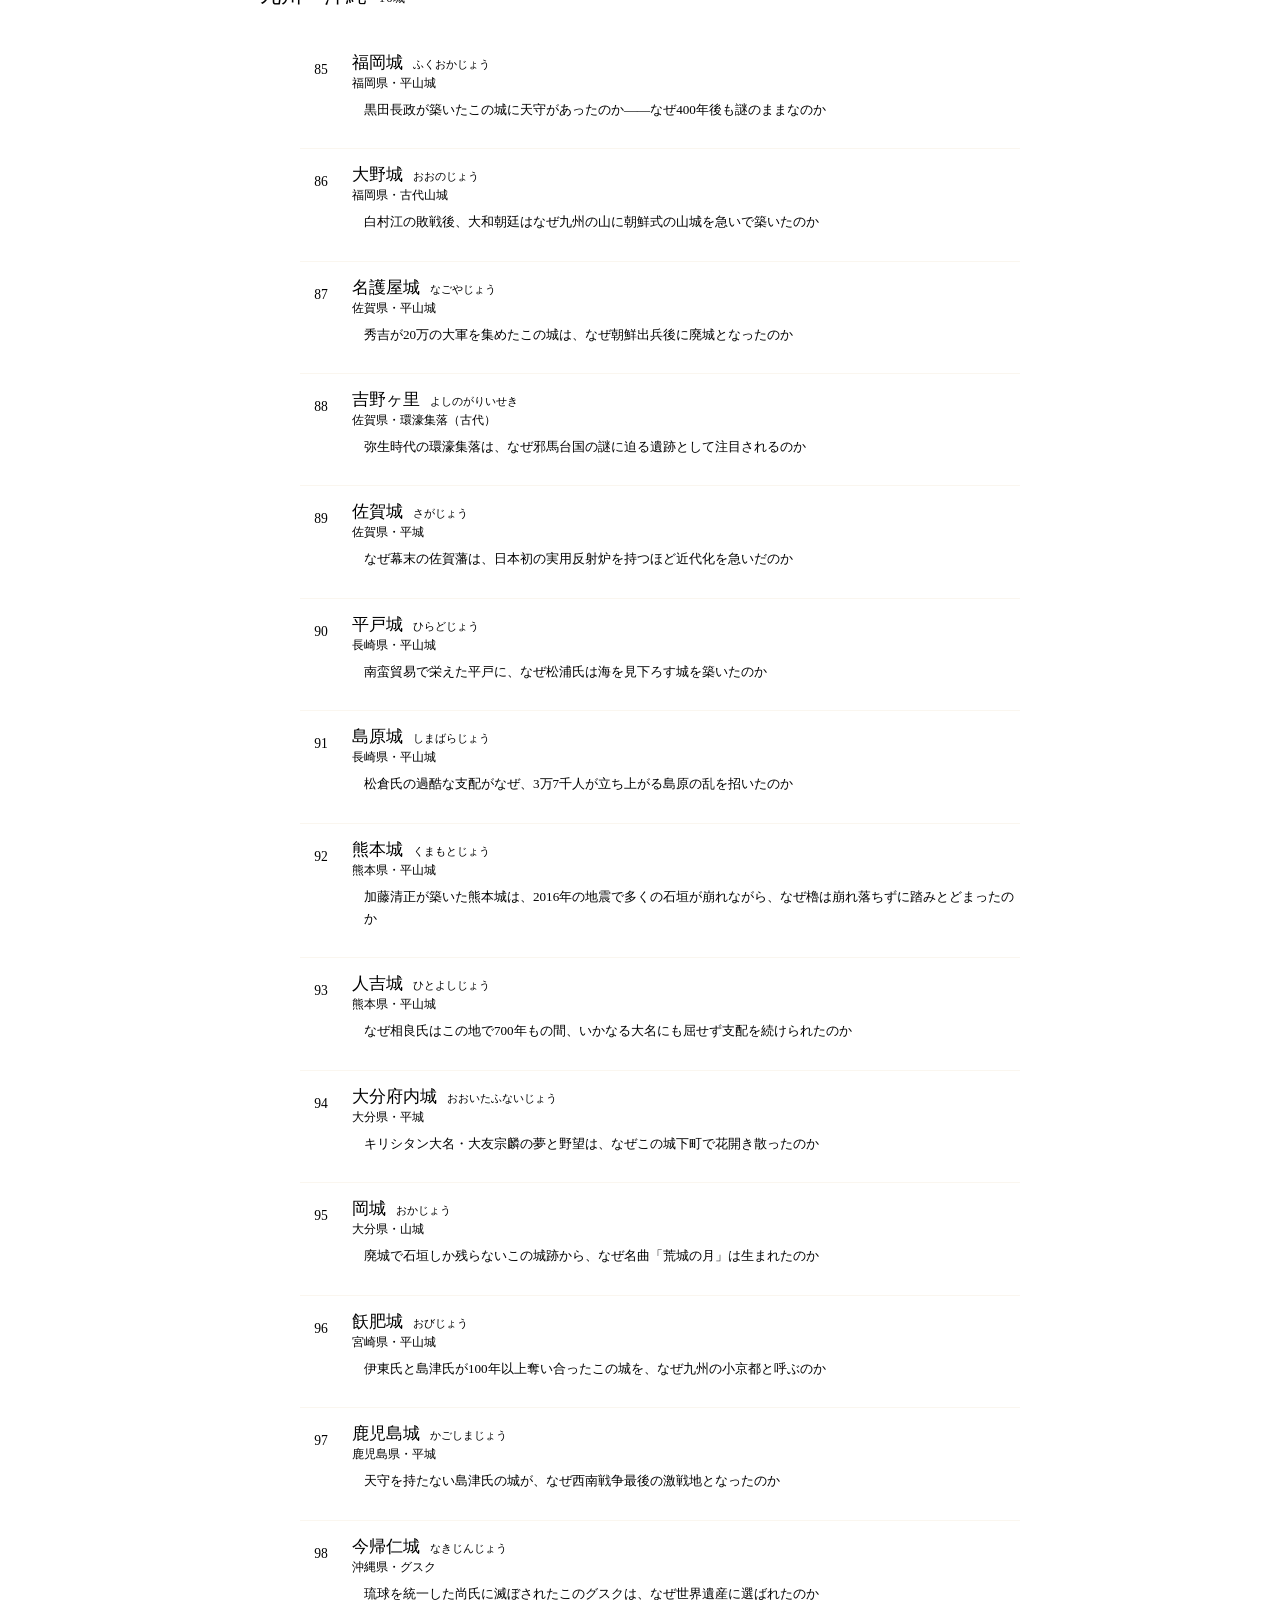
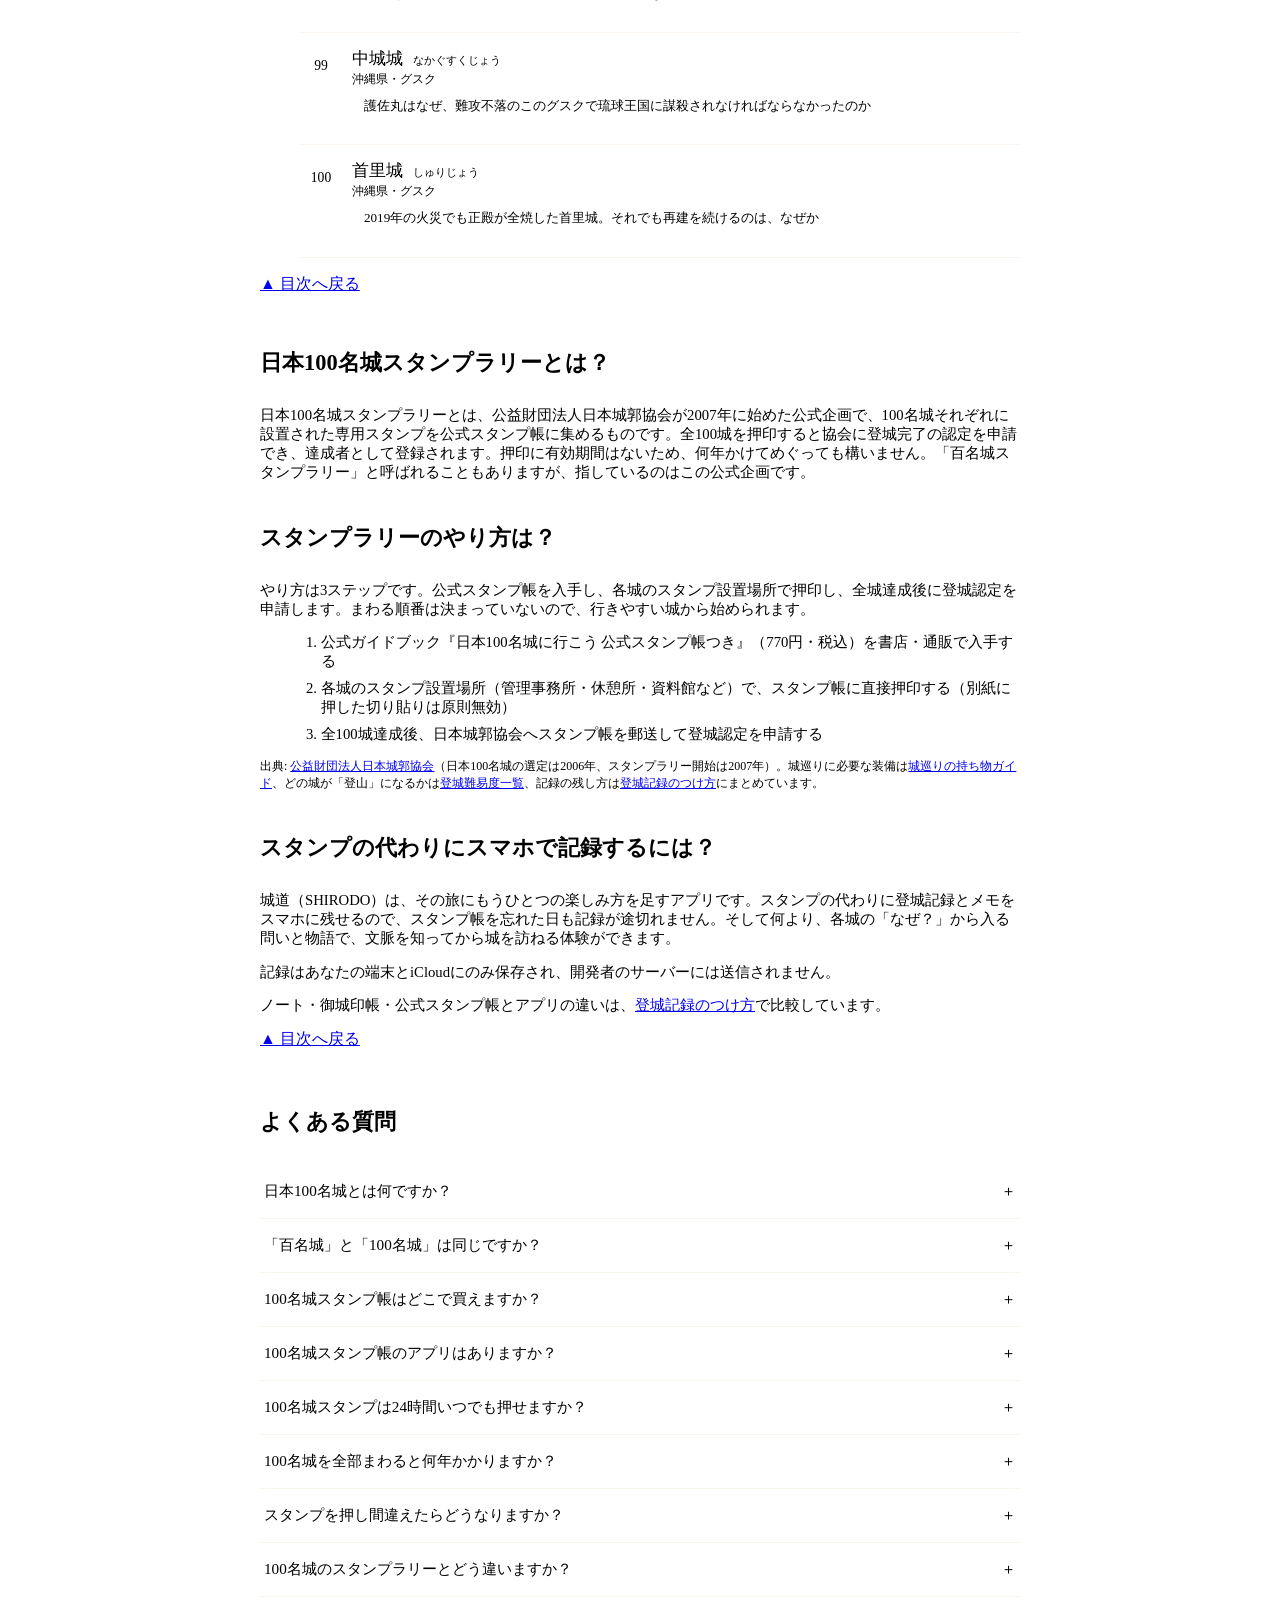
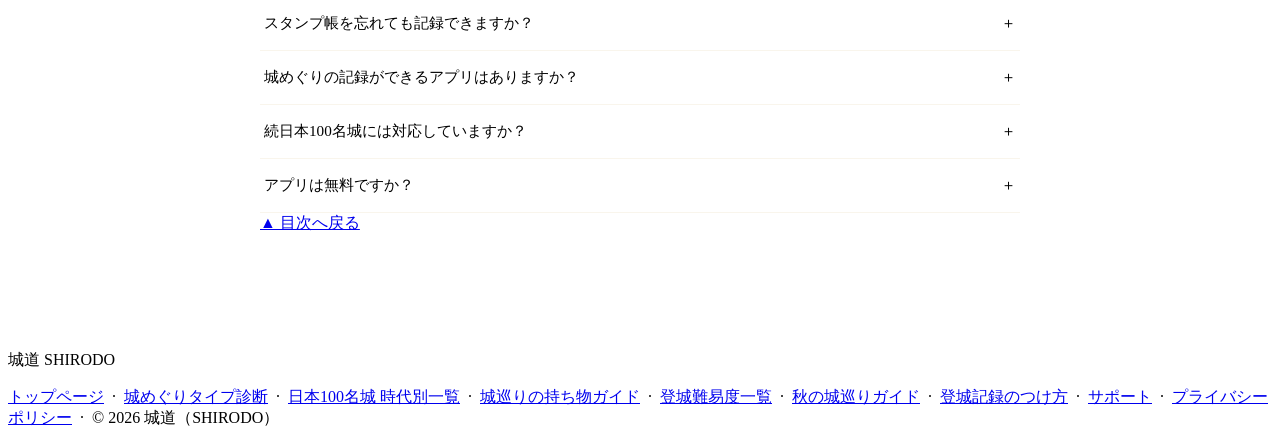
==== commit 4e287c8b: "deploy 39a4e5c" ====
--- a/100meijo/index.html
+++ b/100meijo/index.html
@@ -3333,6 +3333,7 @@
     &nbsp;·&nbsp; <a href="/100meijo/jidai/">日本100名城 時代別一覧</a>
     &nbsp;·&nbsp; <a href="/guide/mochimono/">城巡りの持ち物ガイド</a>
     &nbsp;·&nbsp; <a href="/guide/level/">登城難易度一覧</a>
+    &nbsp;·&nbsp; <a href="/guide/koyo/">秋の城巡りガイド</a>
     &nbsp;·&nbsp; <a href="/guide/kiroku/">登城記録のつけ方</a>
     &nbsp;·&nbsp; <a href="/support/">サポート</a>
     &nbsp;·&nbsp; <a href="/privacy/">プライバシーポリシー</a>
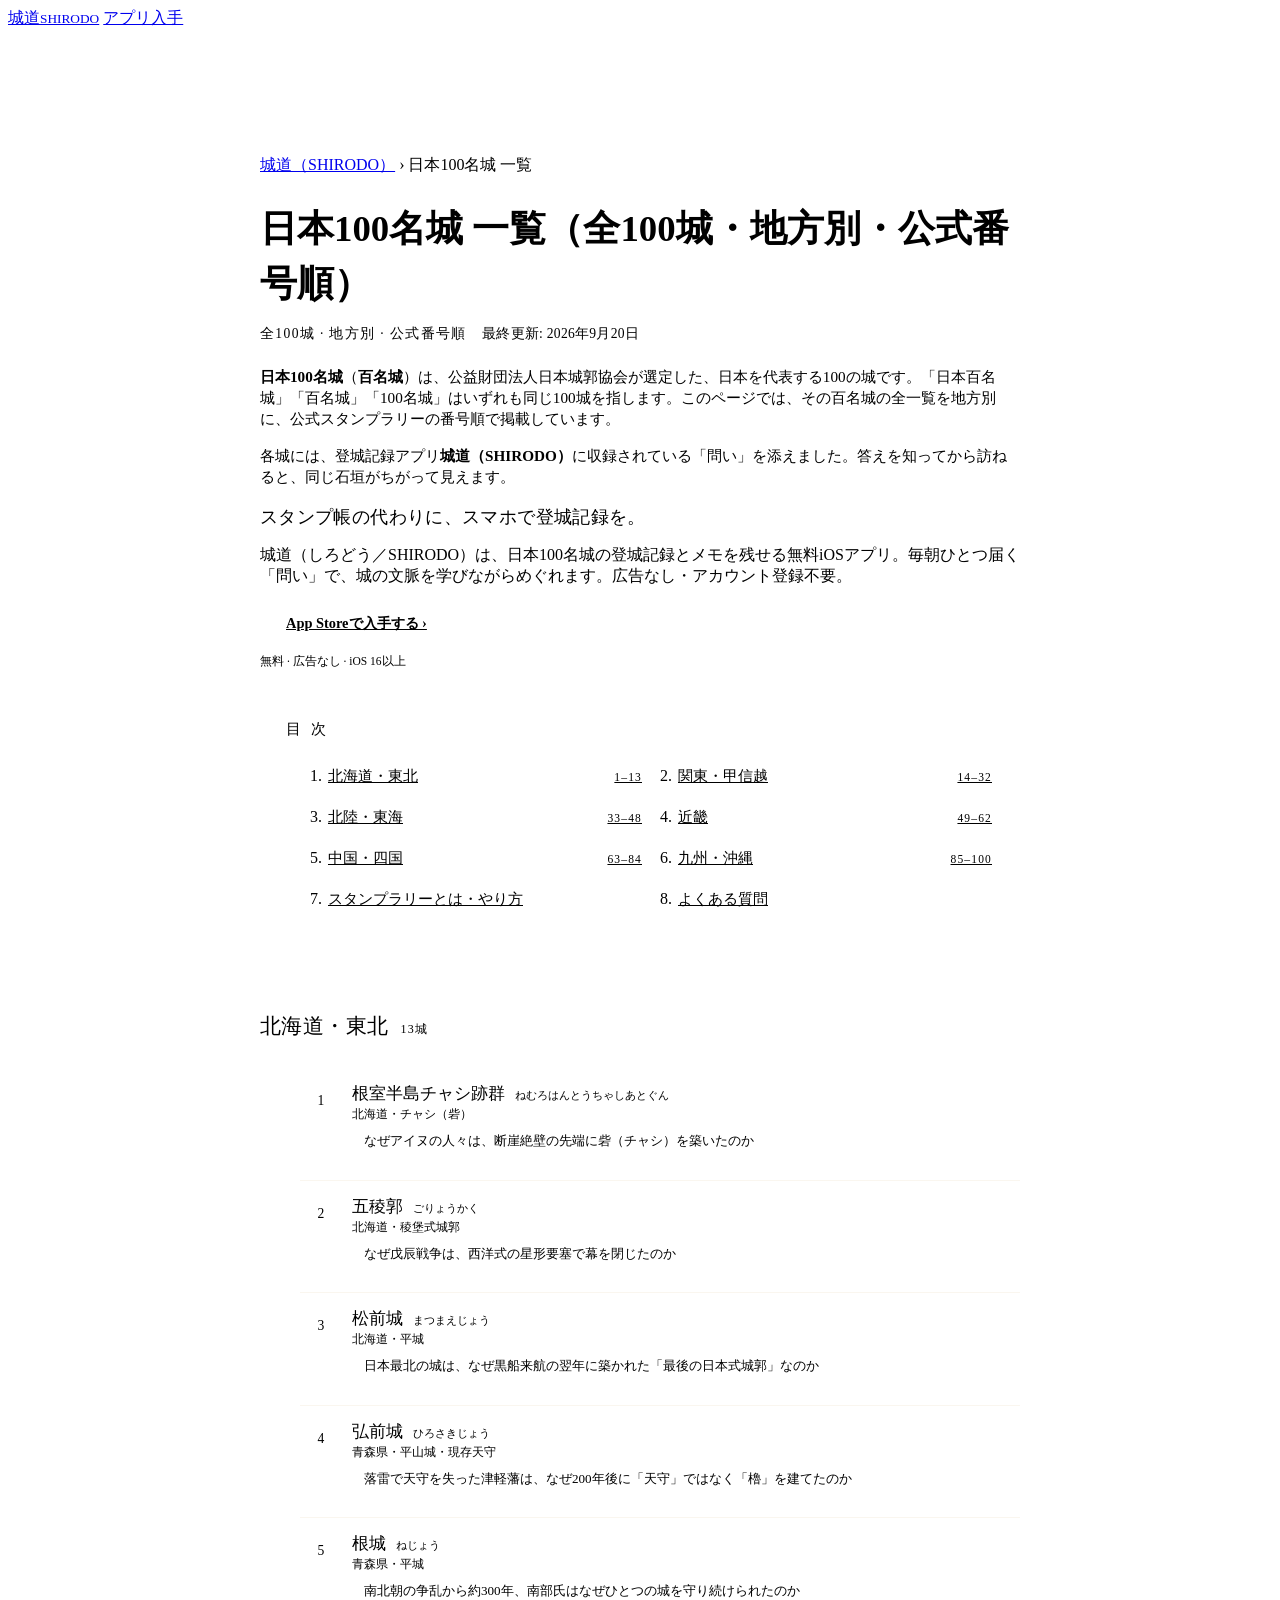
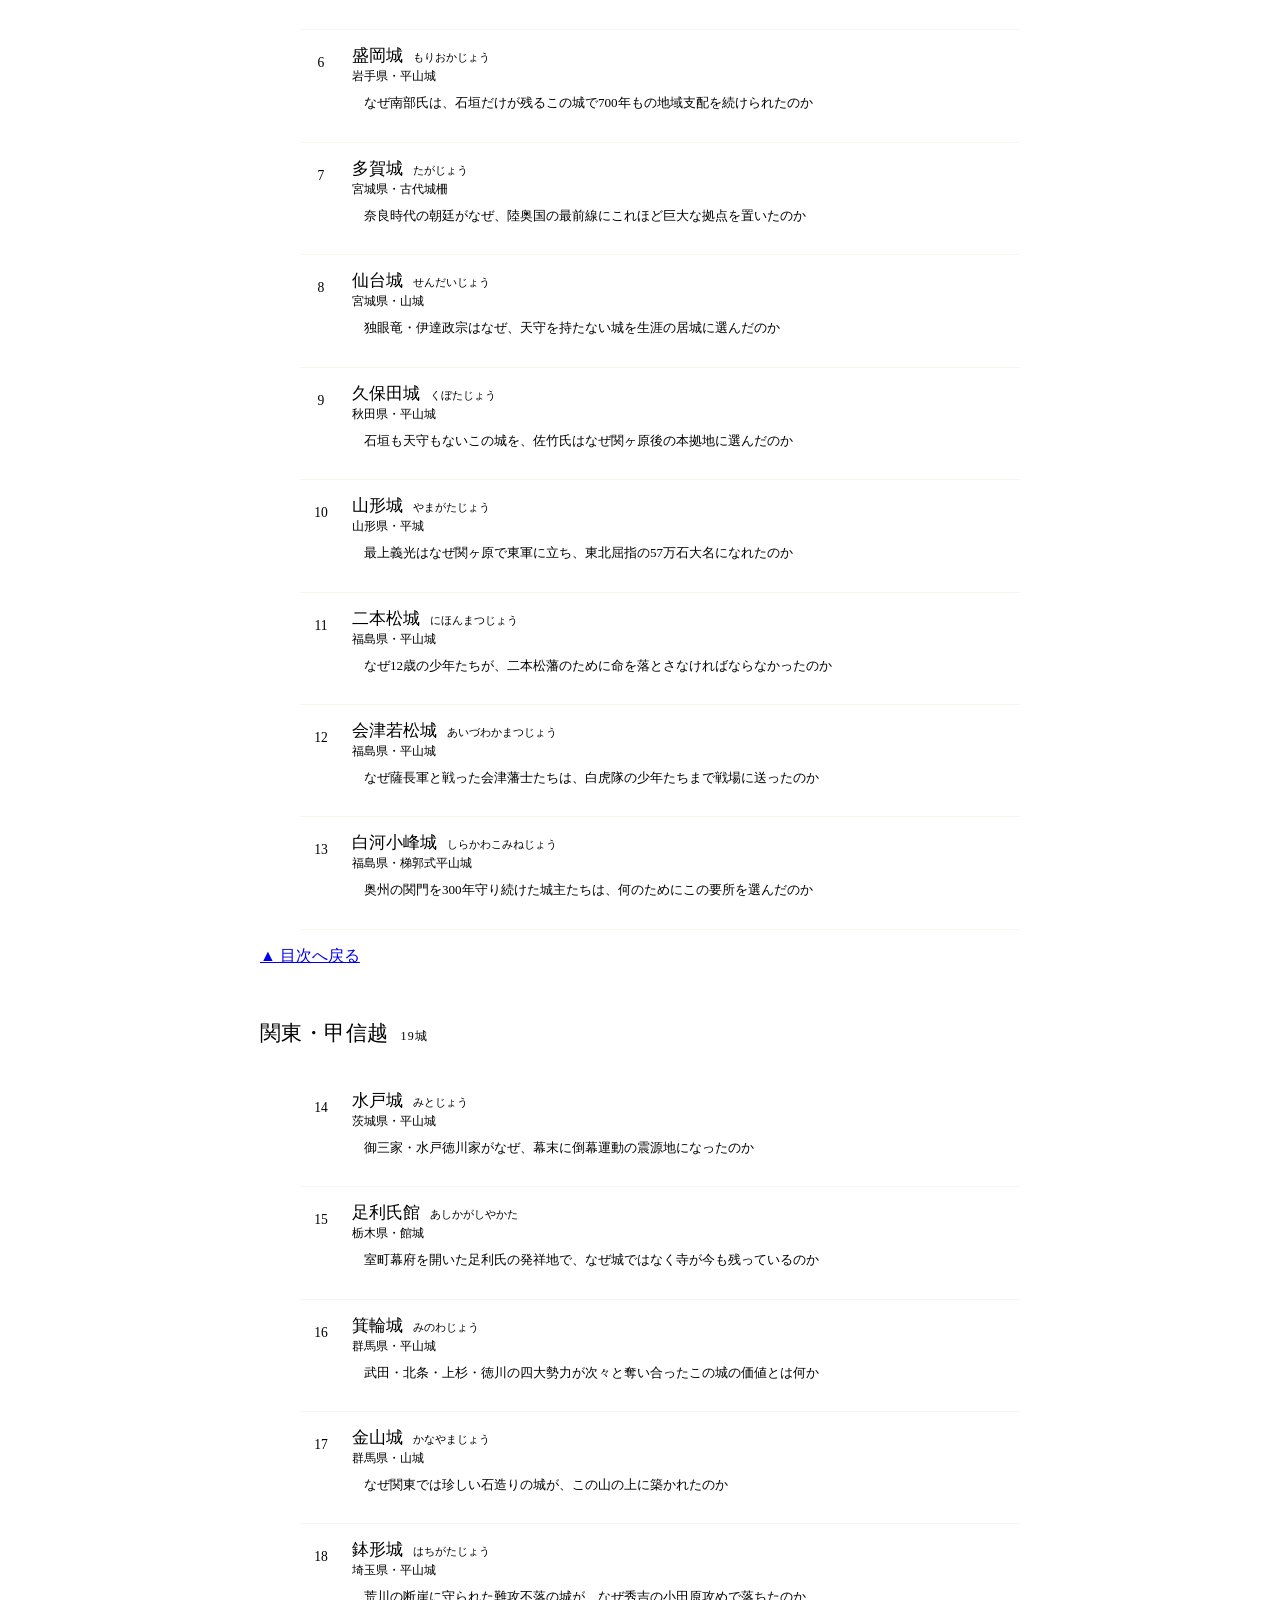
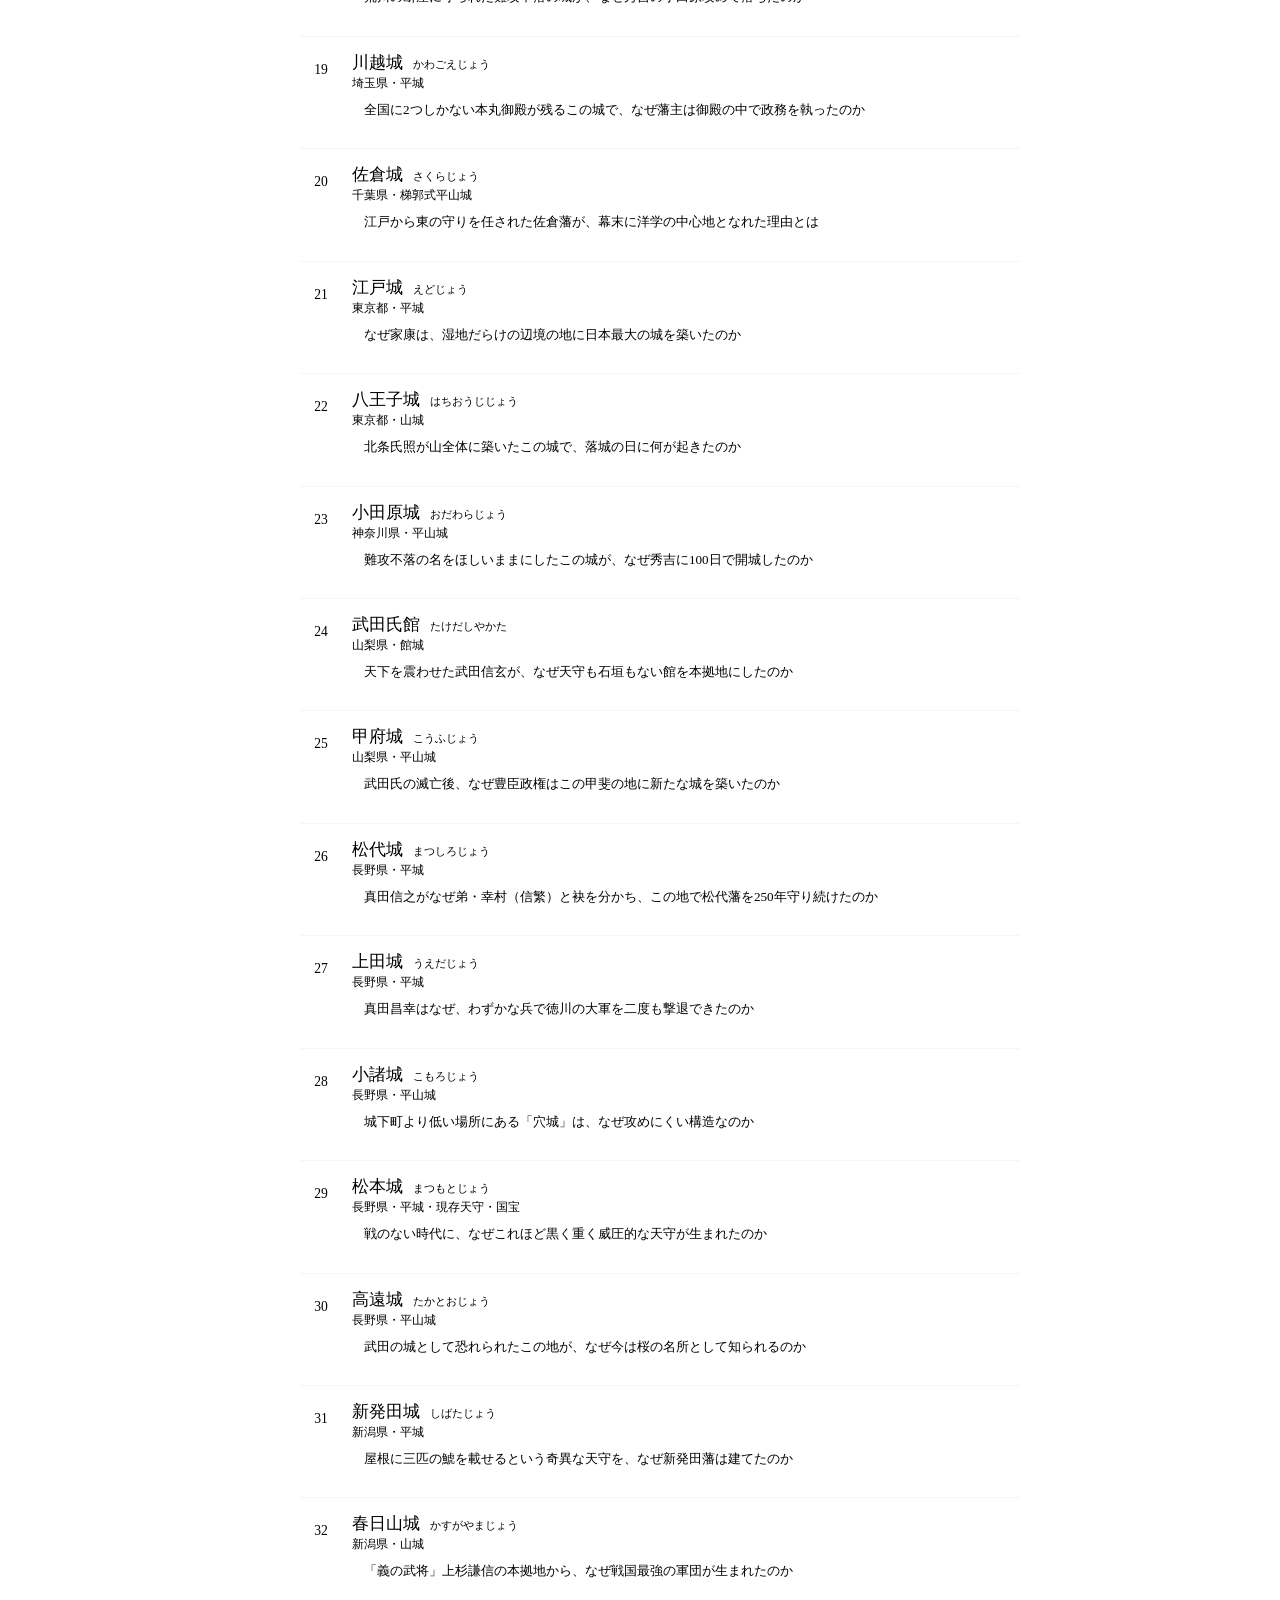
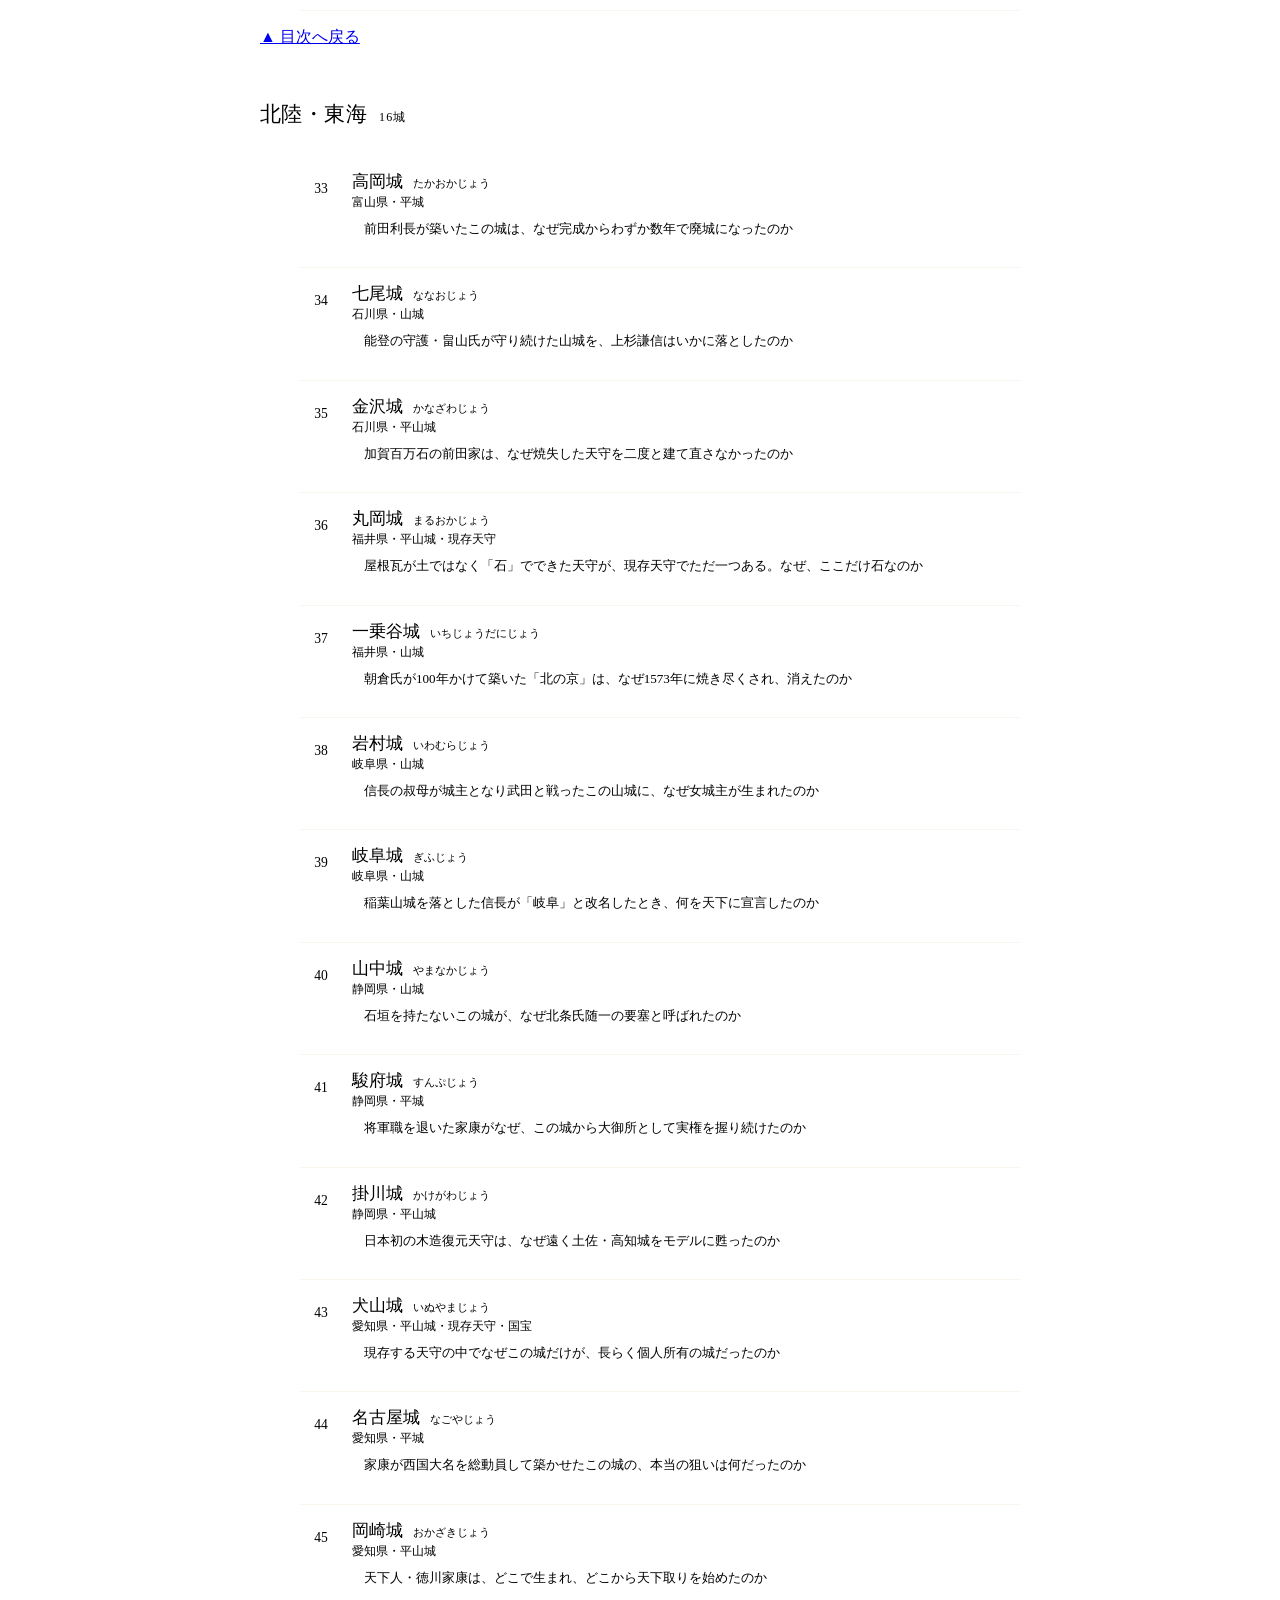
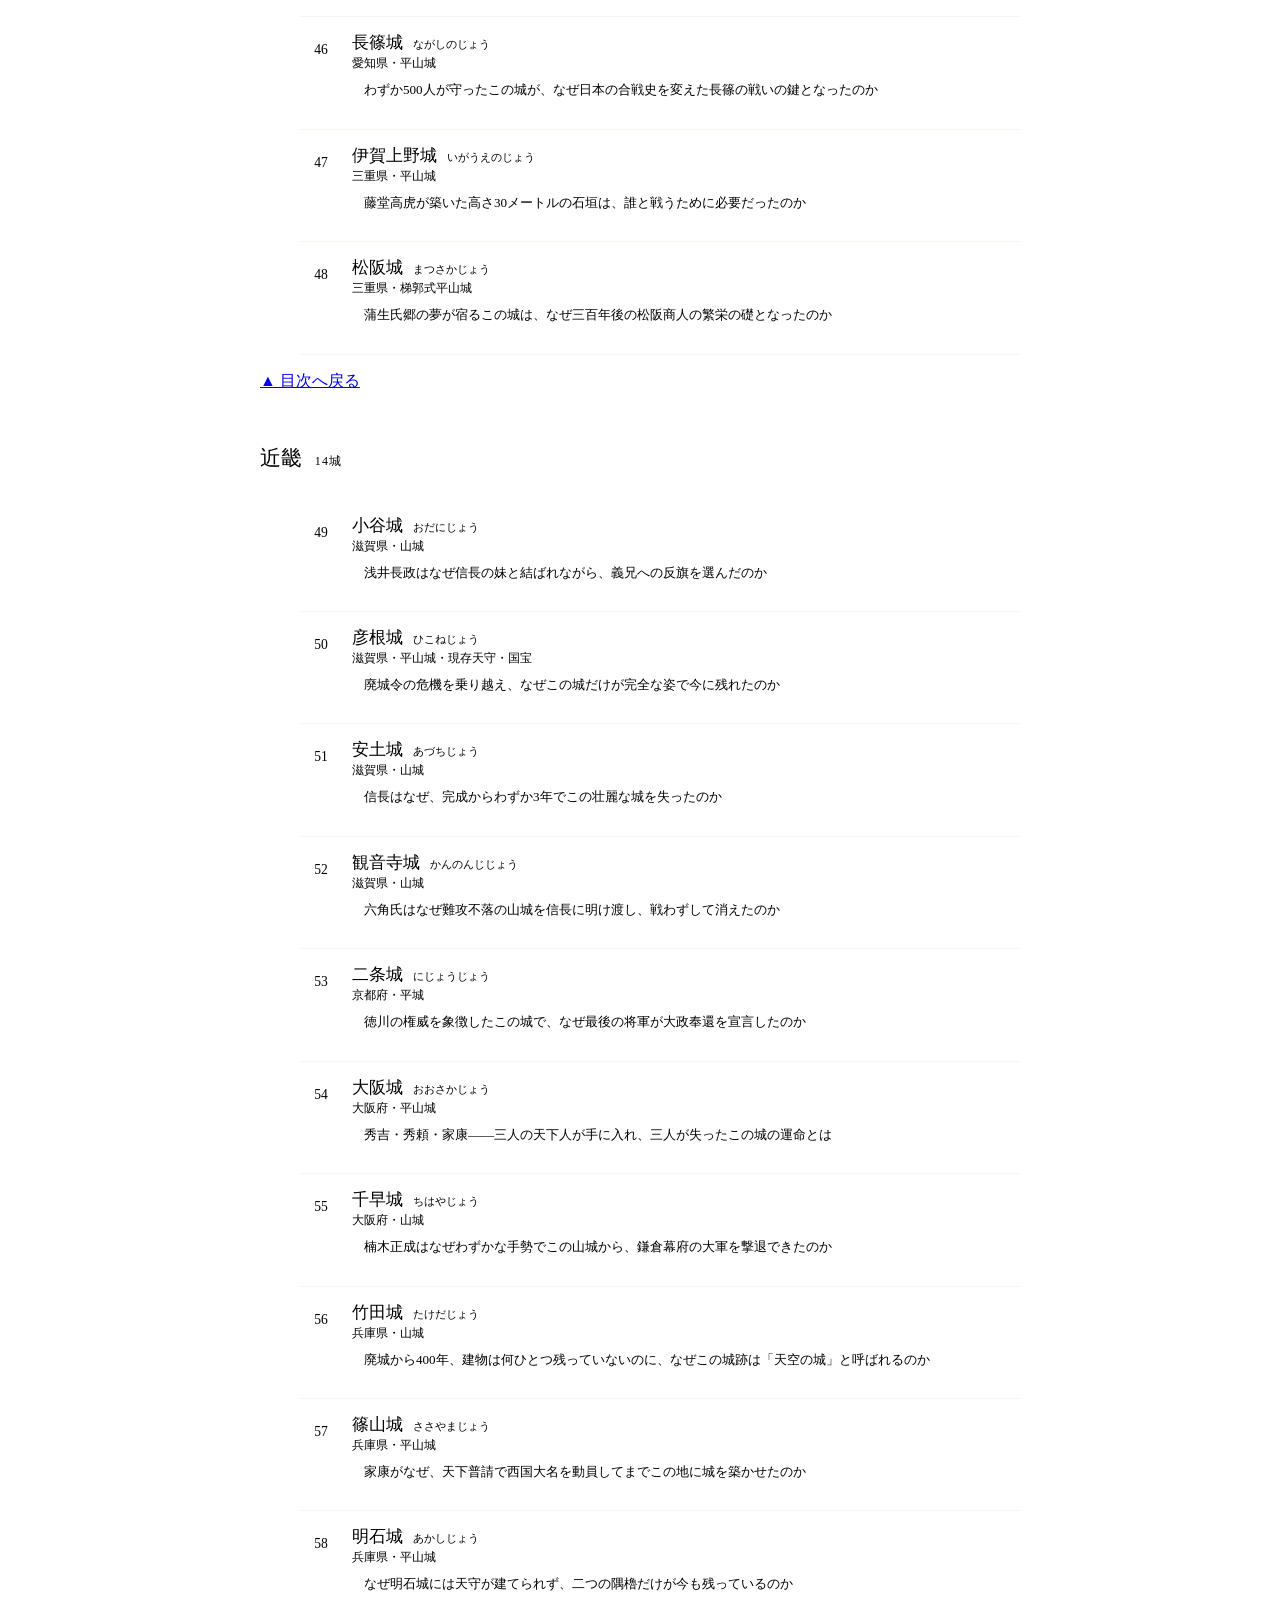
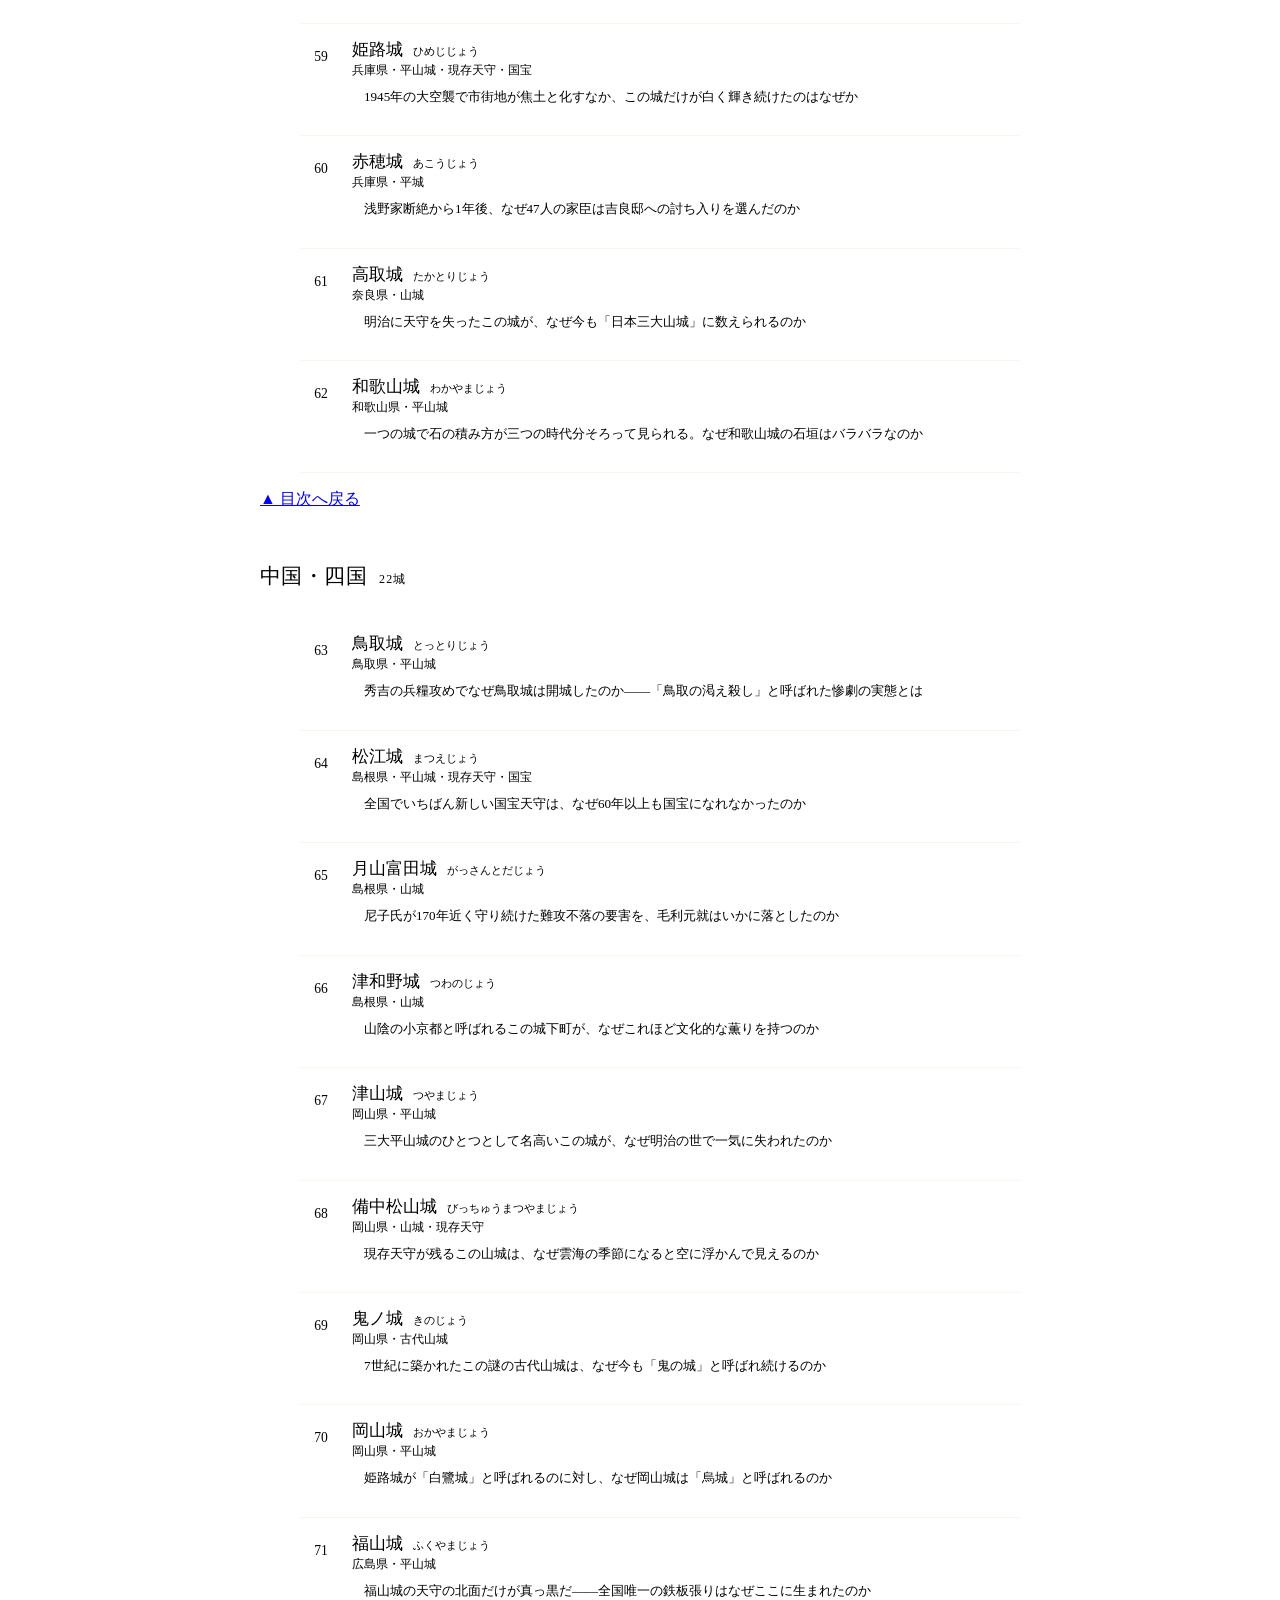
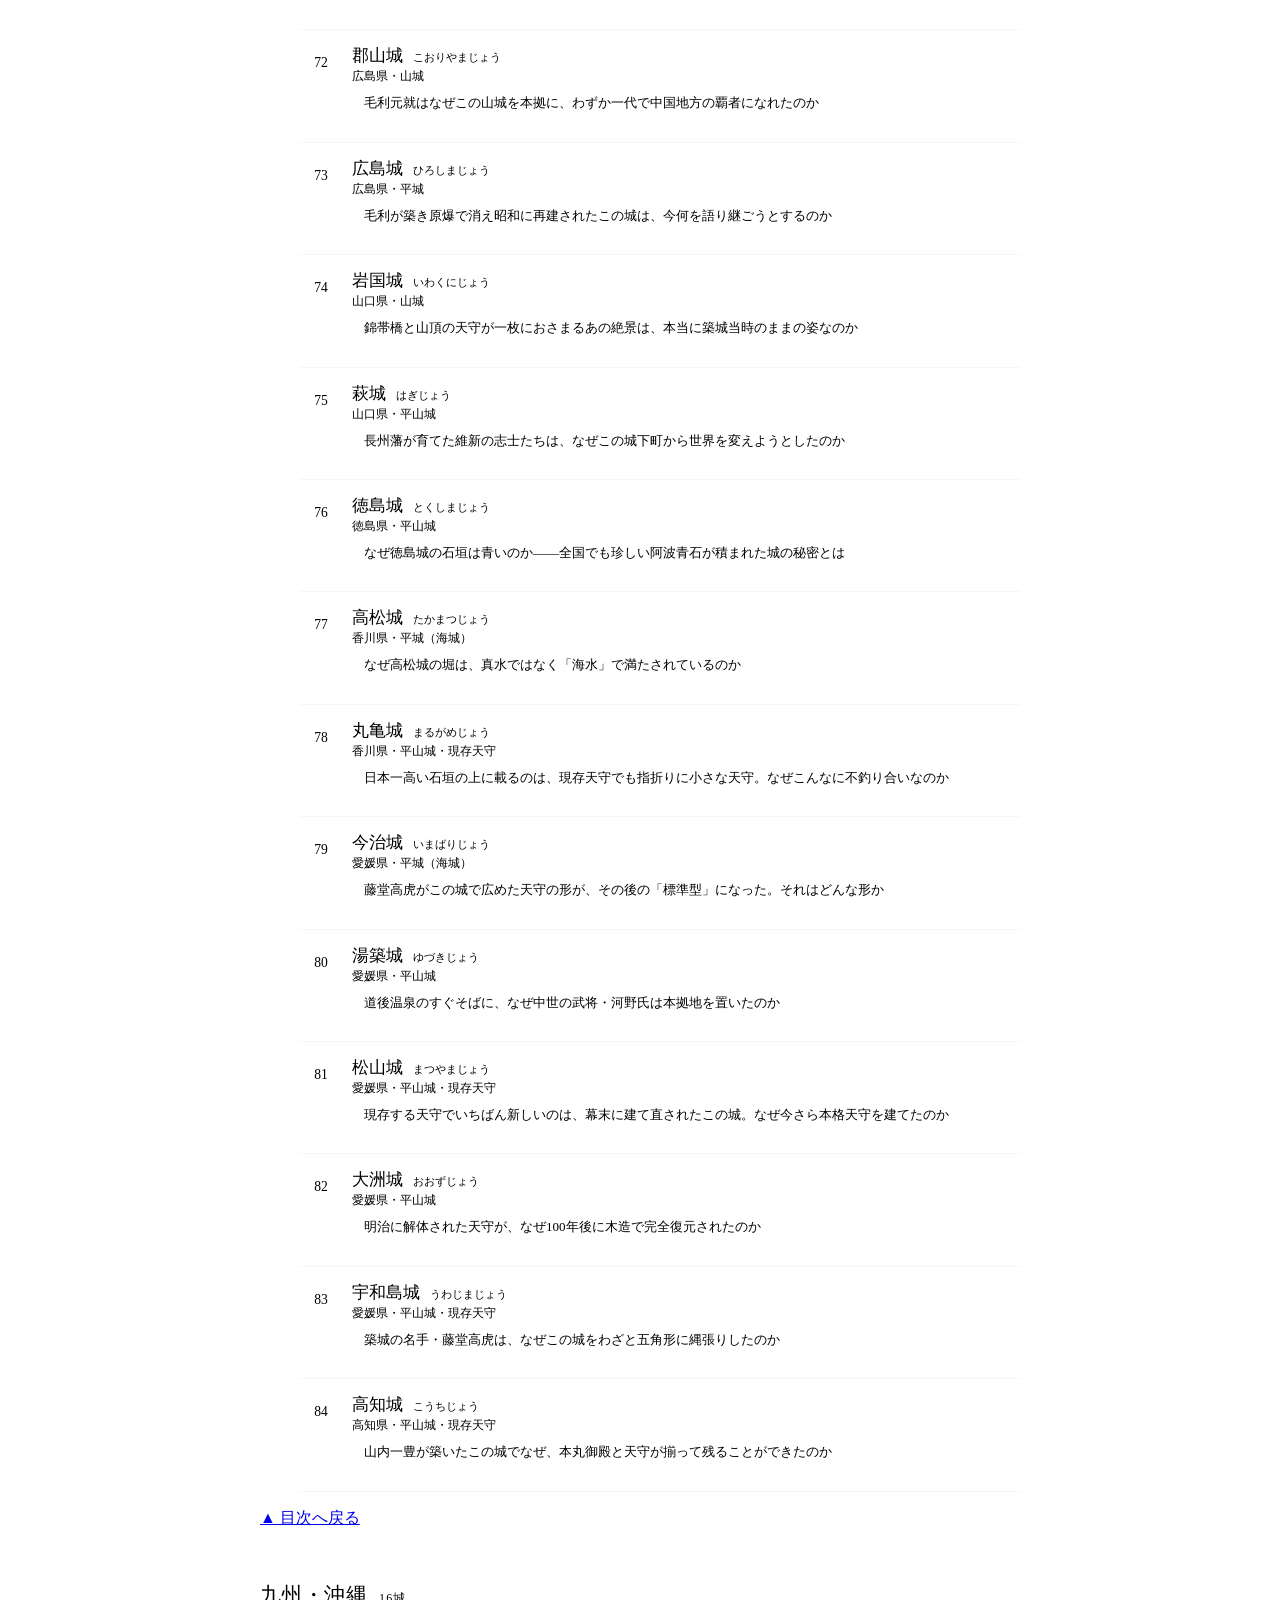
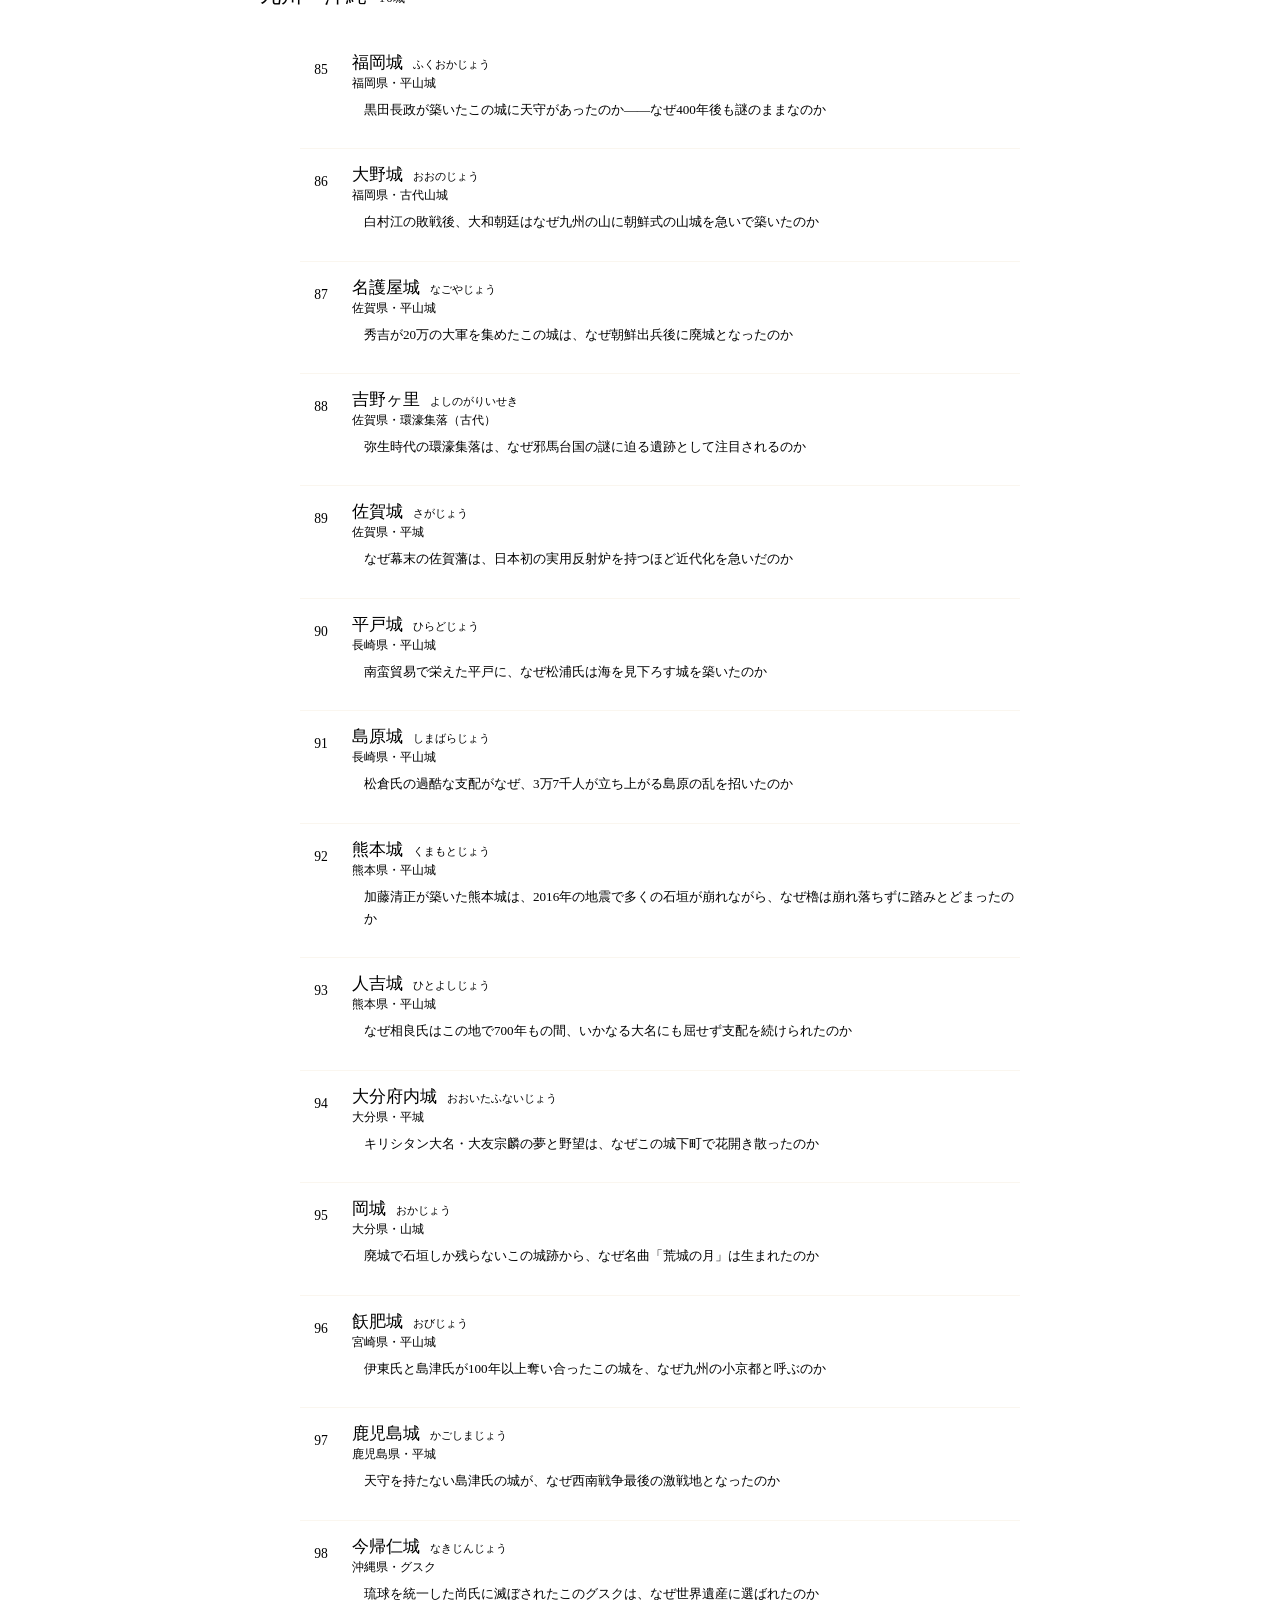
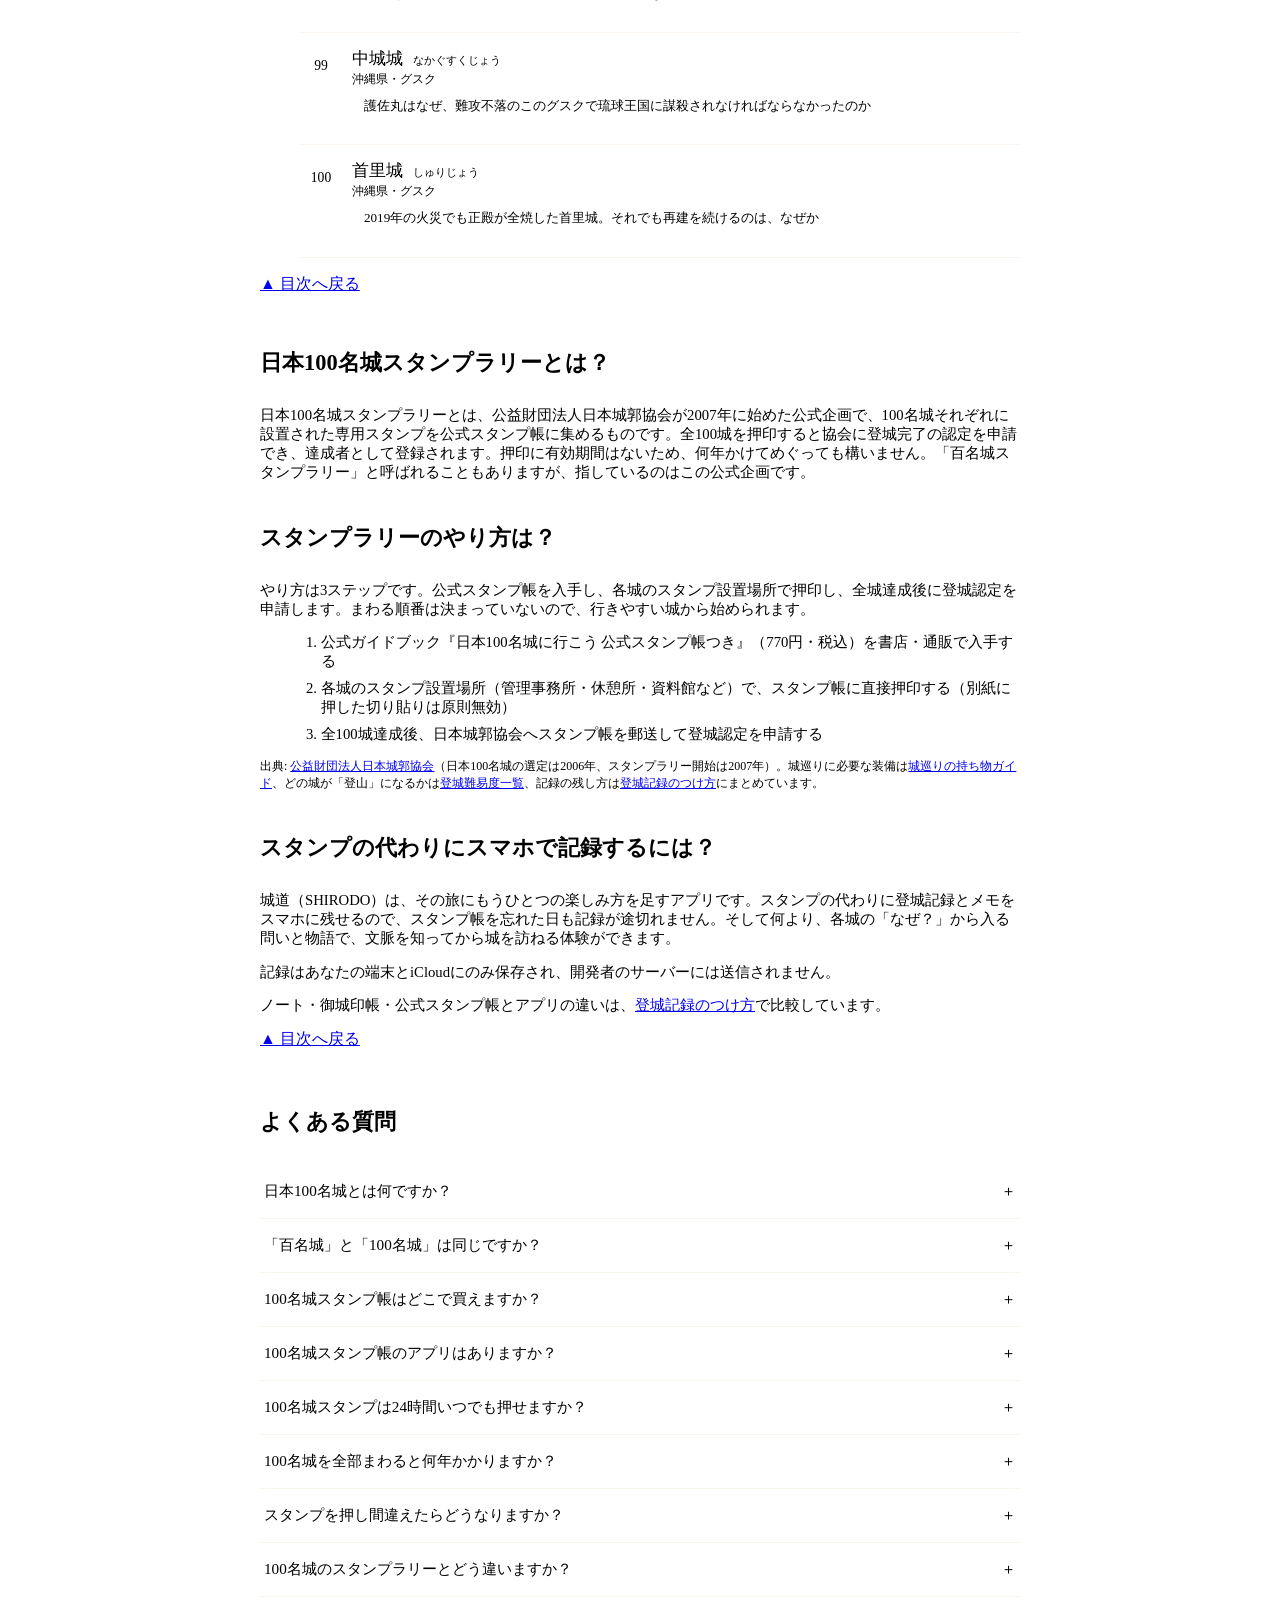
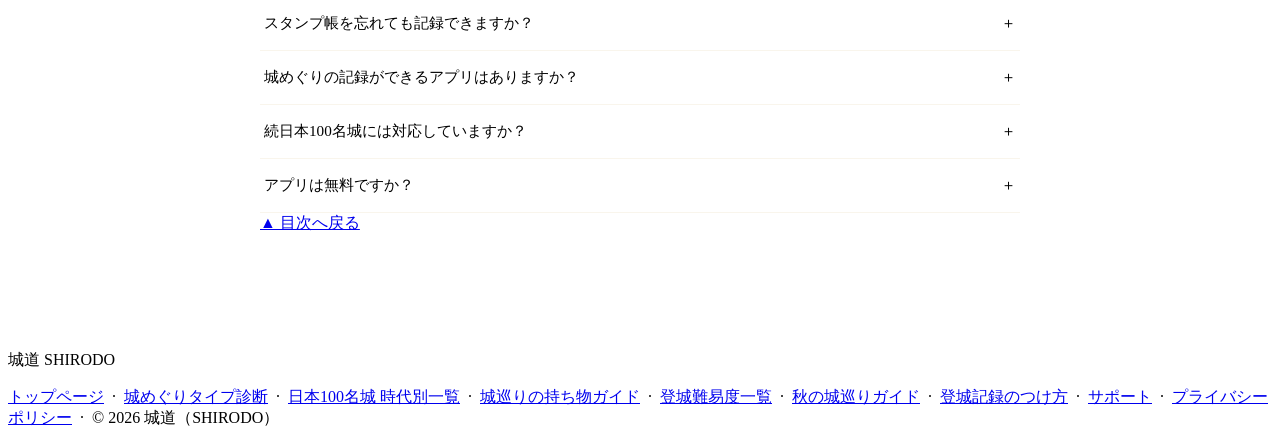
==== commit a496fc7e: "deploy 285e87c" ====
--- a/100meijo/index.html
+++ b/100meijo/index.html
@@ -26,7 +26,7 @@
  "name": "日本100名城 一覧（全100城・地方別）",
  "url": "https://shirodo.com/100meijo/",
  "inLanguage": "ja-JP",
- "dateModified": "2026-09-17",
+ "dateModified": "2026-09-20",
  "author": {
   "@id": "https://shirodo.com/#author"
  },
@@ -2386,7 +2386,7 @@
   <p class="breadcrumb"><a href="/">城道（SHIRODO）</a> › 日本100名城 一覧</p>
 
   <h1>日本100名城 一覧<span class="visually-hidden">（全100城・地方別・公式番号順）</span></h1>
-  <p class="h1-sub">全100城 · 地方別 · 公式番号順　<span class="updated">最終更新: 2026年9月17日</span></p>
+  <p class="h1-sub">全100城 · 地方別 · 公式番号順　<span class="updated">最終更新: 2026年9月20日</span></p>
 
   <p class="lead"><strong>日本100名城</strong>（<strong>百名城</strong>）は、公益財団法人日本城郭協会が選定した、日本を代表する100の城です。「日本百名城」「百名城」「100名城」はいずれも同じ100城を指します。このページでは、その百名城の全一覧を地方別に、公式スタンプラリーの番号順で掲載しています。</p>
   <p class="lead">各城には、登城記録アプリ<strong>城道（SHIRODO）</strong>に収録されている「問い」を添えました。答えを知ってから訪ねると、同じ石垣がちがって見えます。</p>
@@ -2428,7 +2428,7 @@
         <div class="castle-body">
           <span class="cname">五稜郭<small>ごりょうかく</small></span>
           <span class="cmeta">北海道・稜堡式城郭</span>
-        <p class="hook">なぜ日本最後の内戦は、西洋式の星形要塞で幕を閉じたのか</p>
+        <p class="hook">なぜ戊辰戦争は、西洋式の星形要塞で幕を閉じたのか</p>
         </div>
       </li>
       <li class="castle" id="c3">
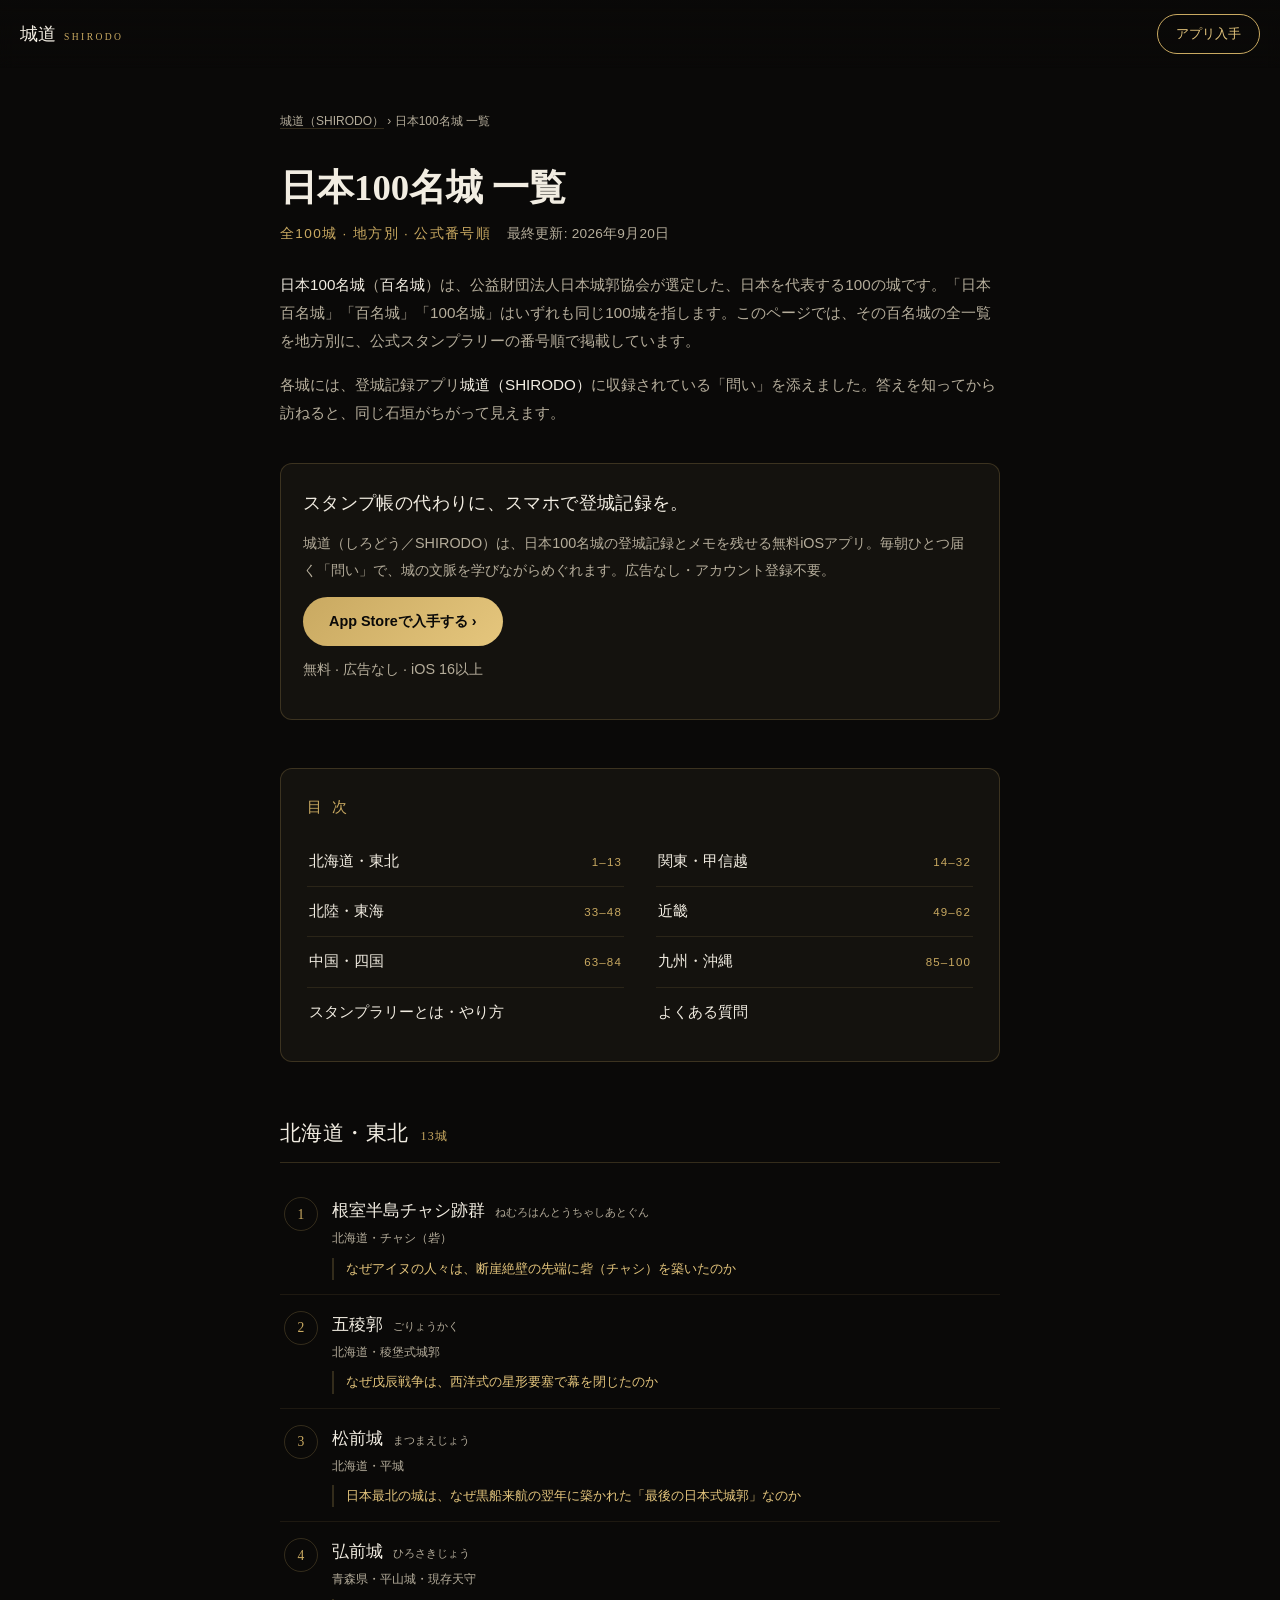
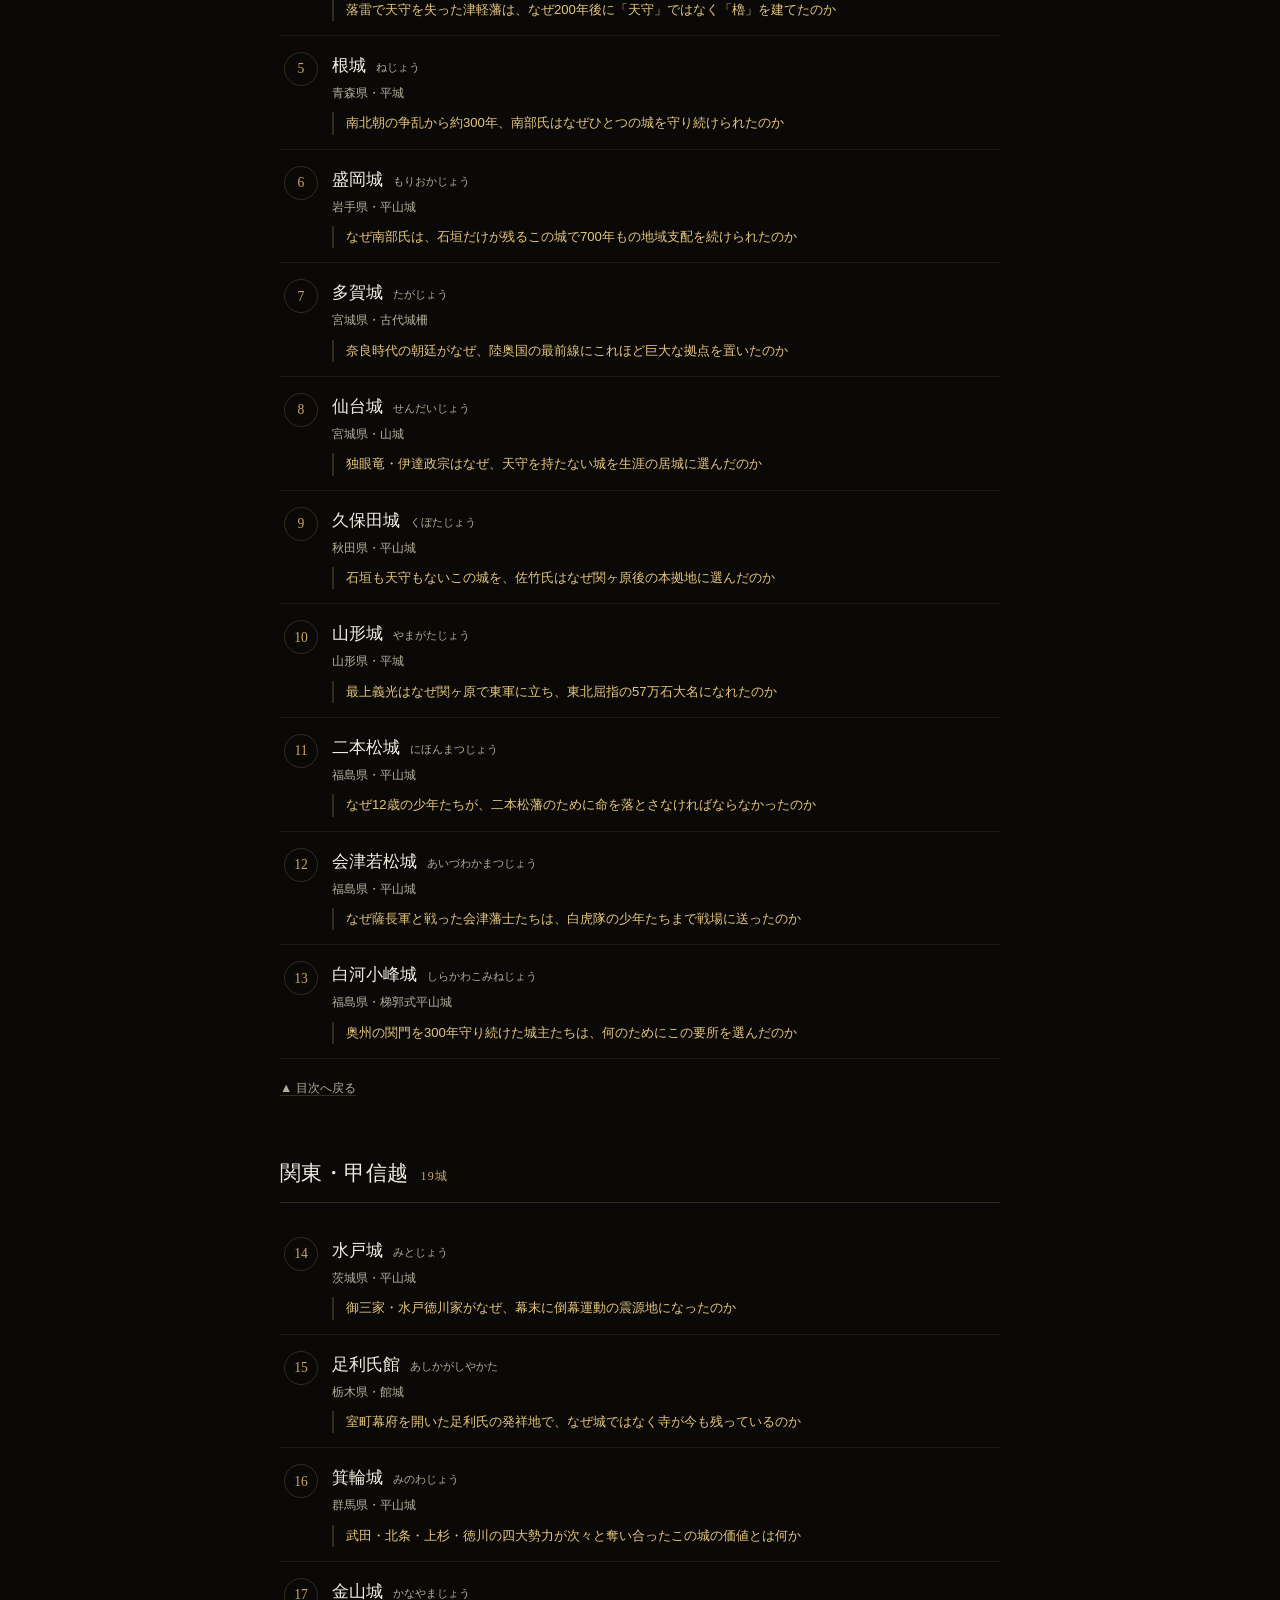
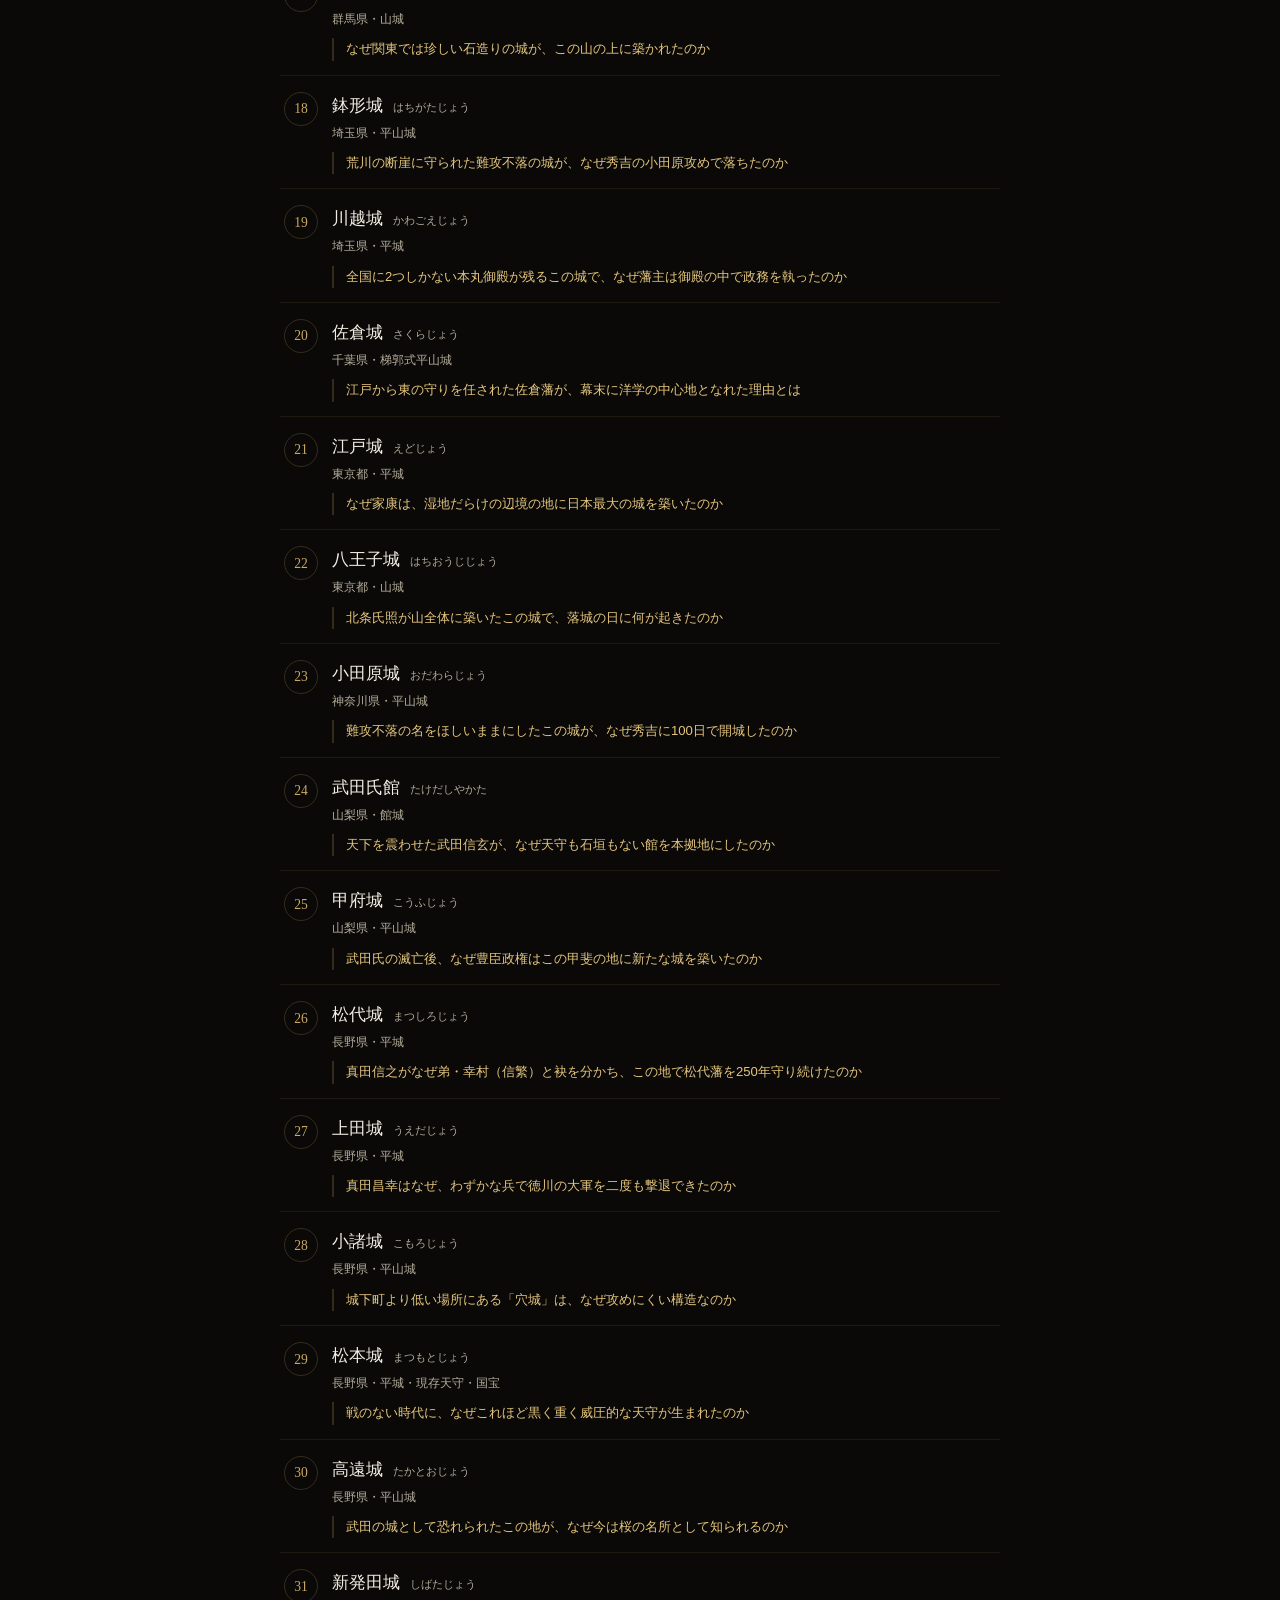
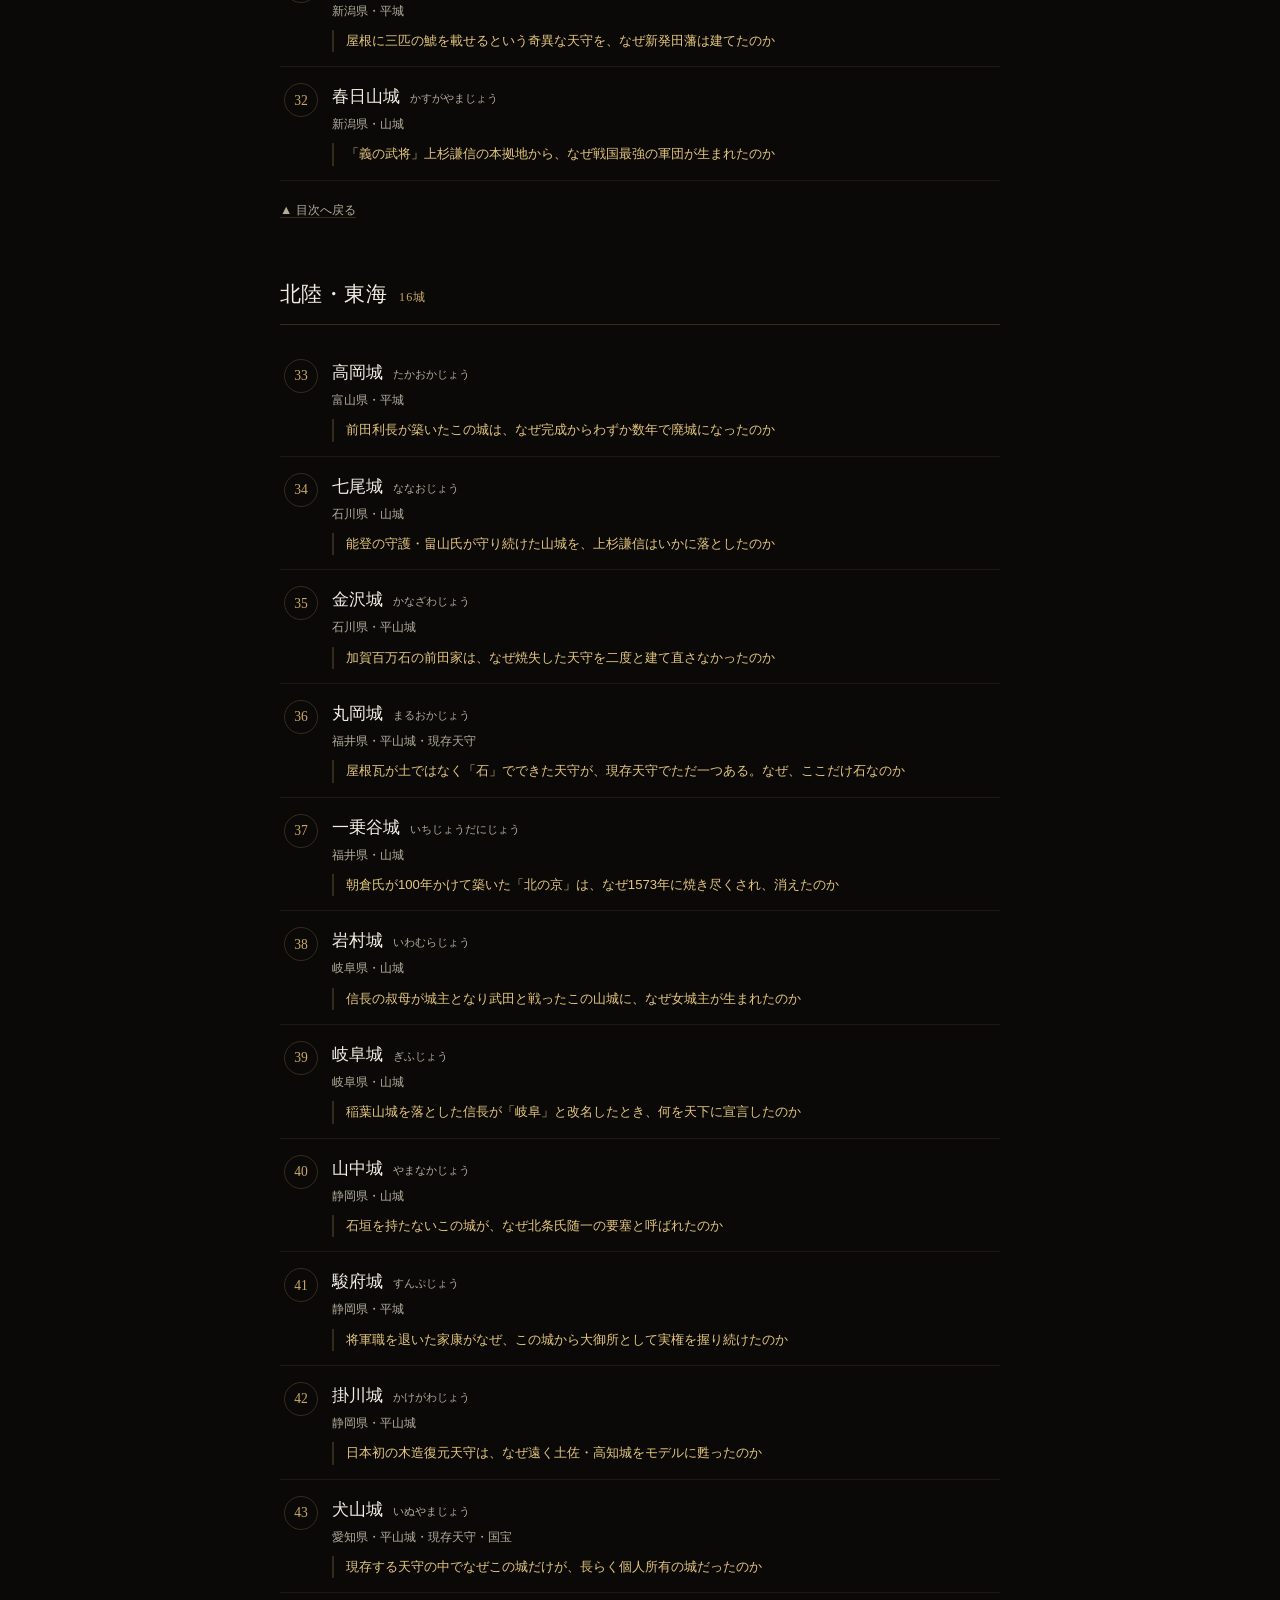
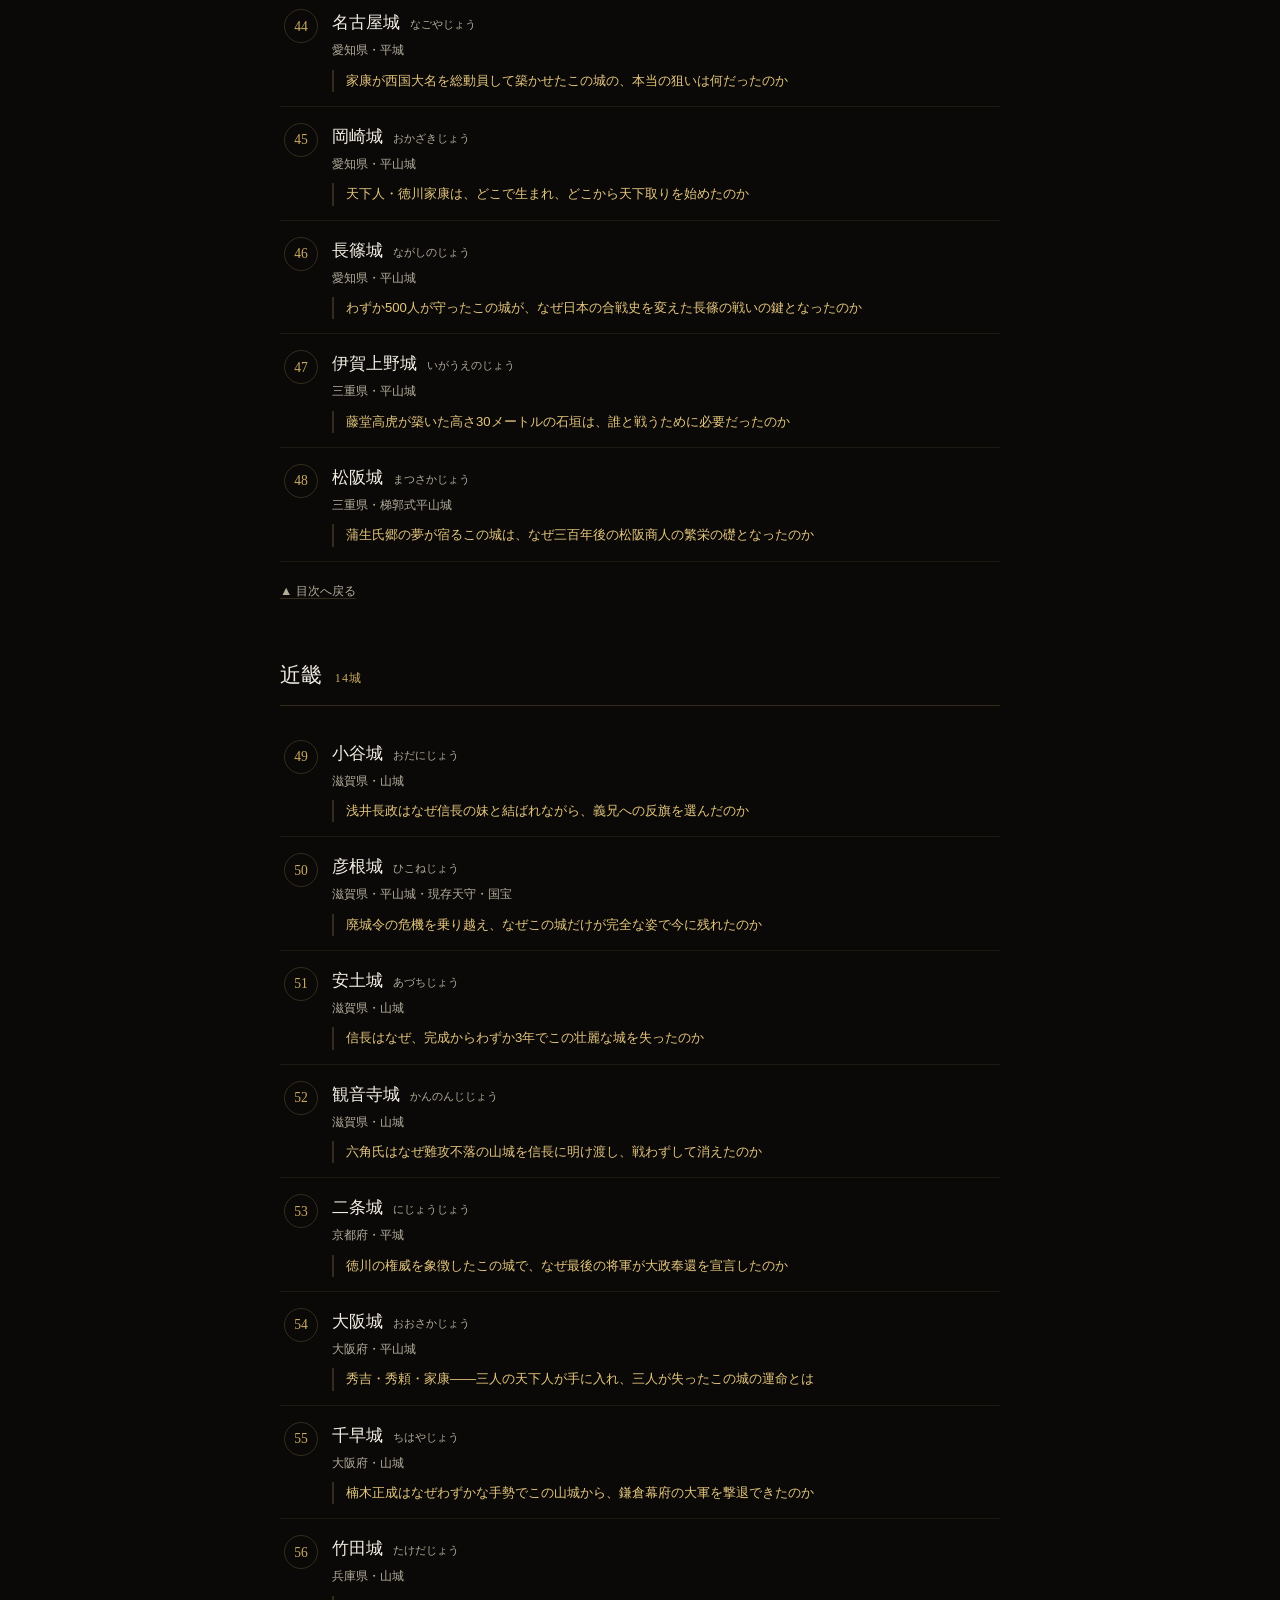
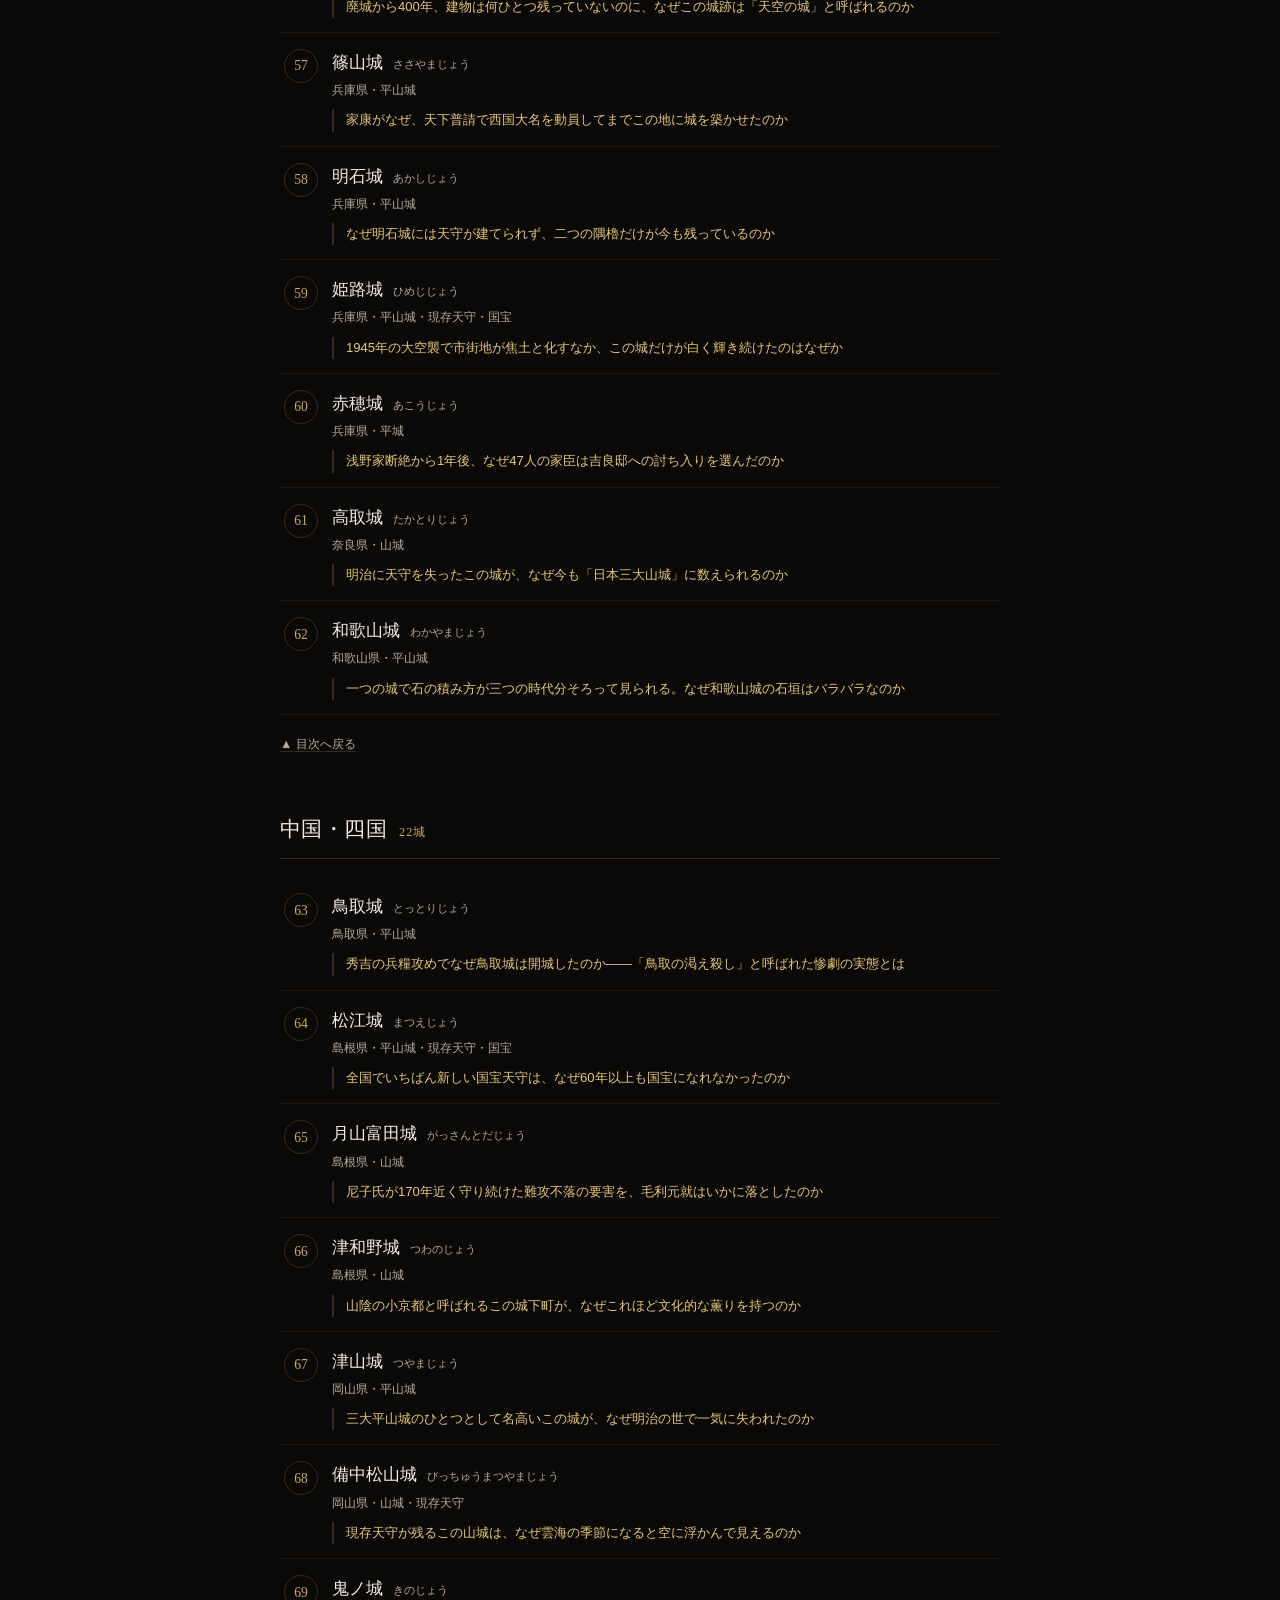
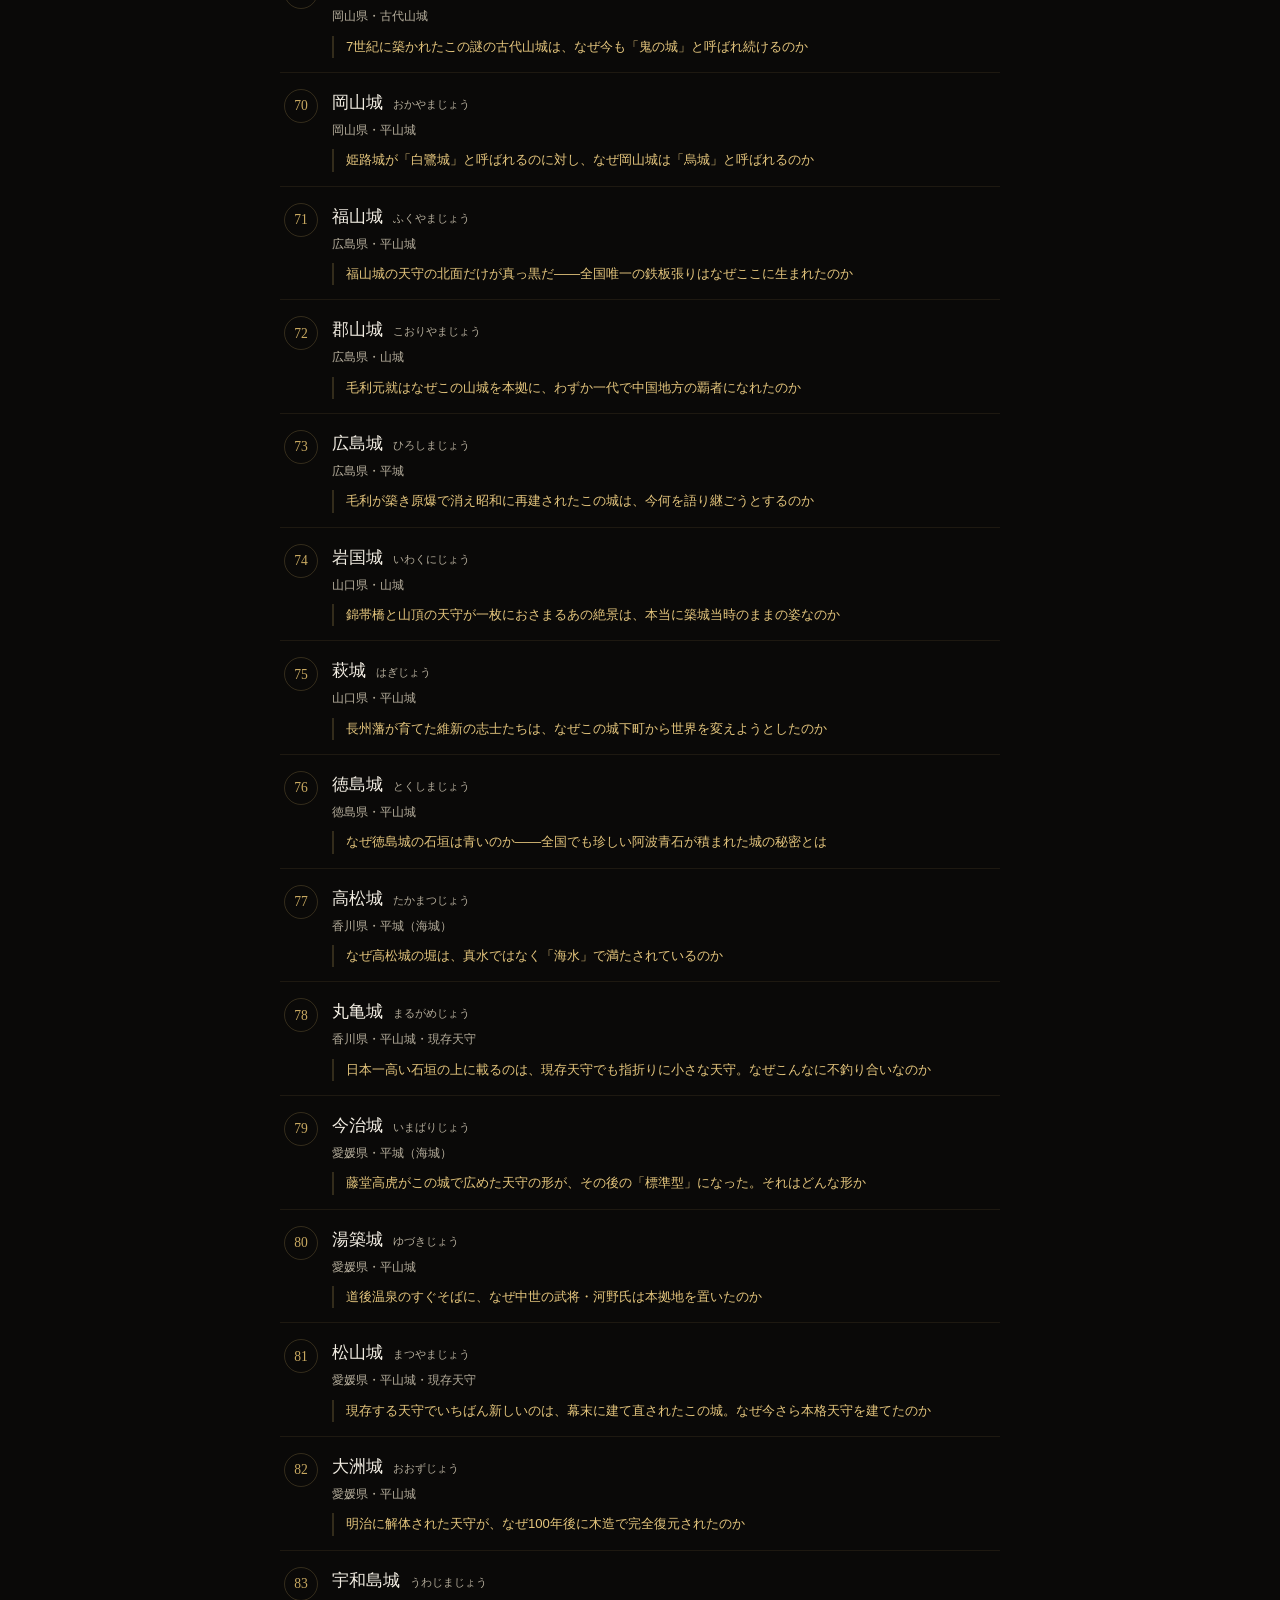
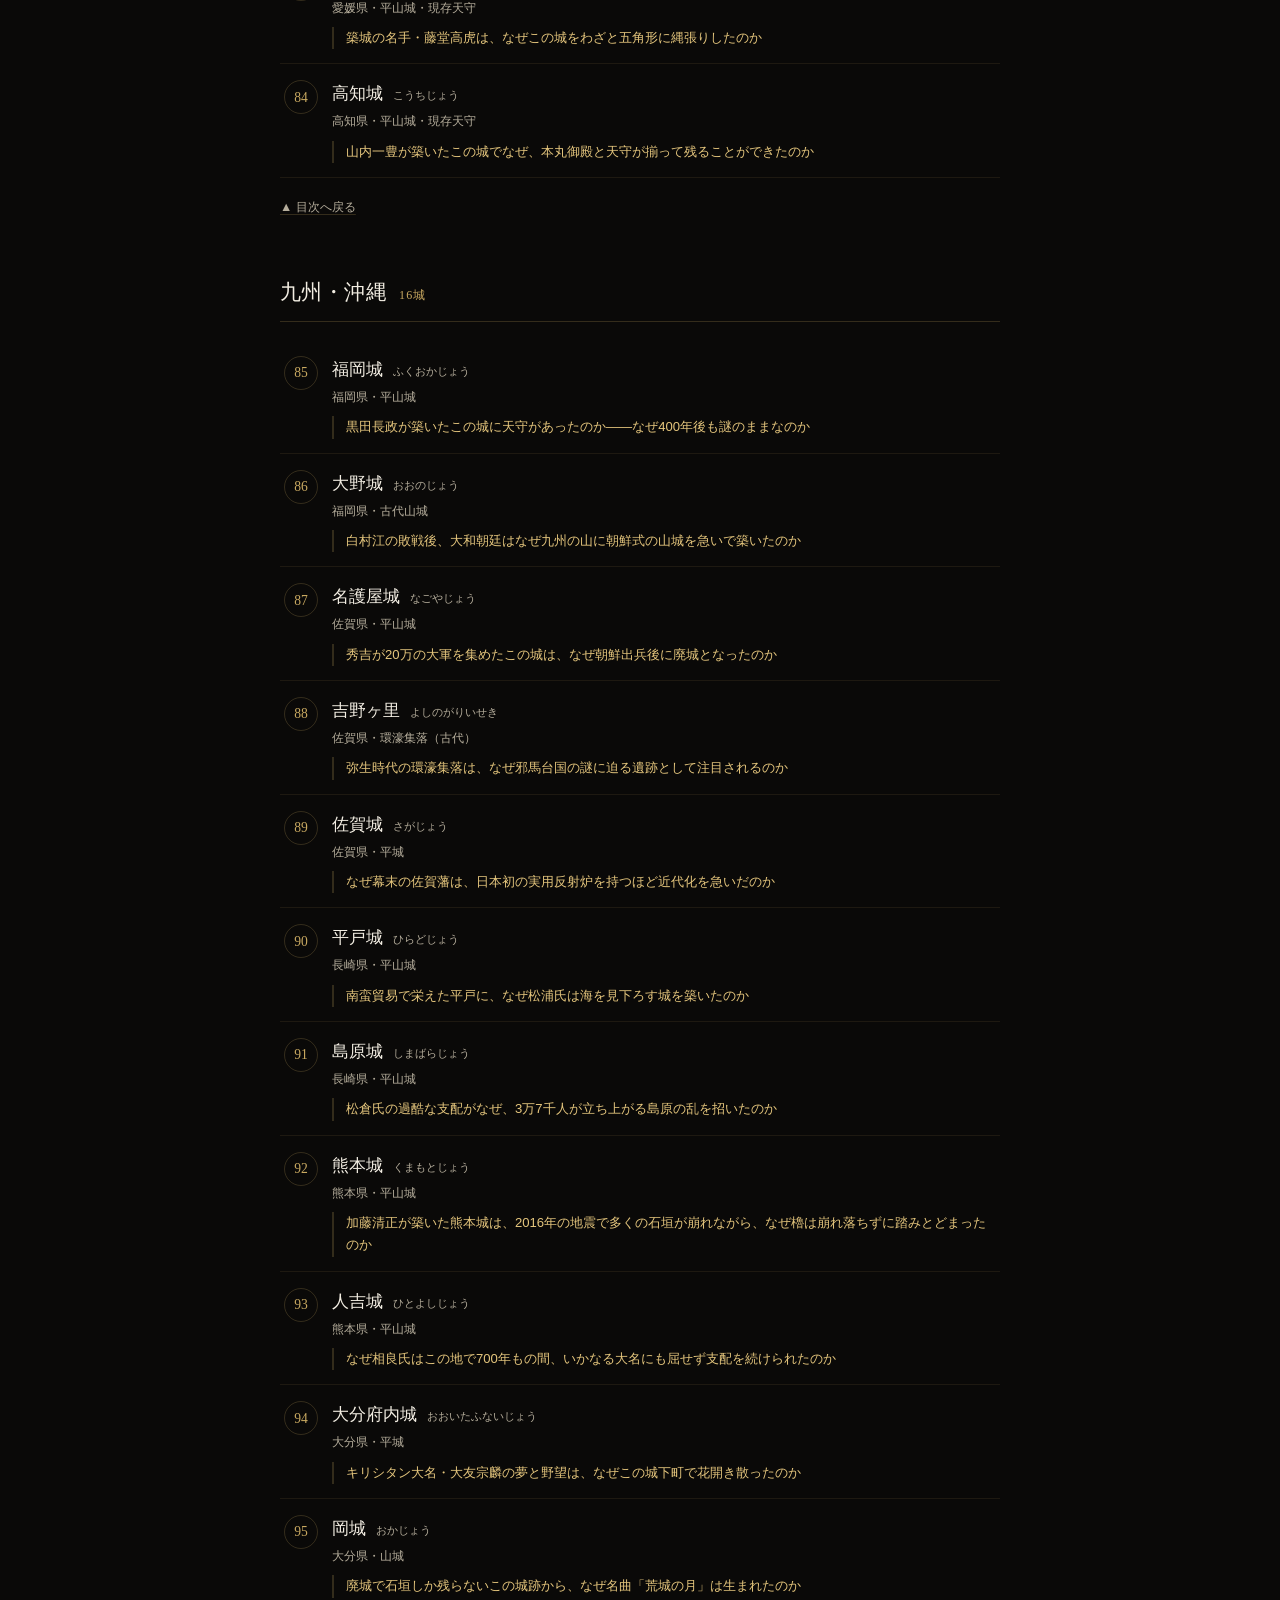
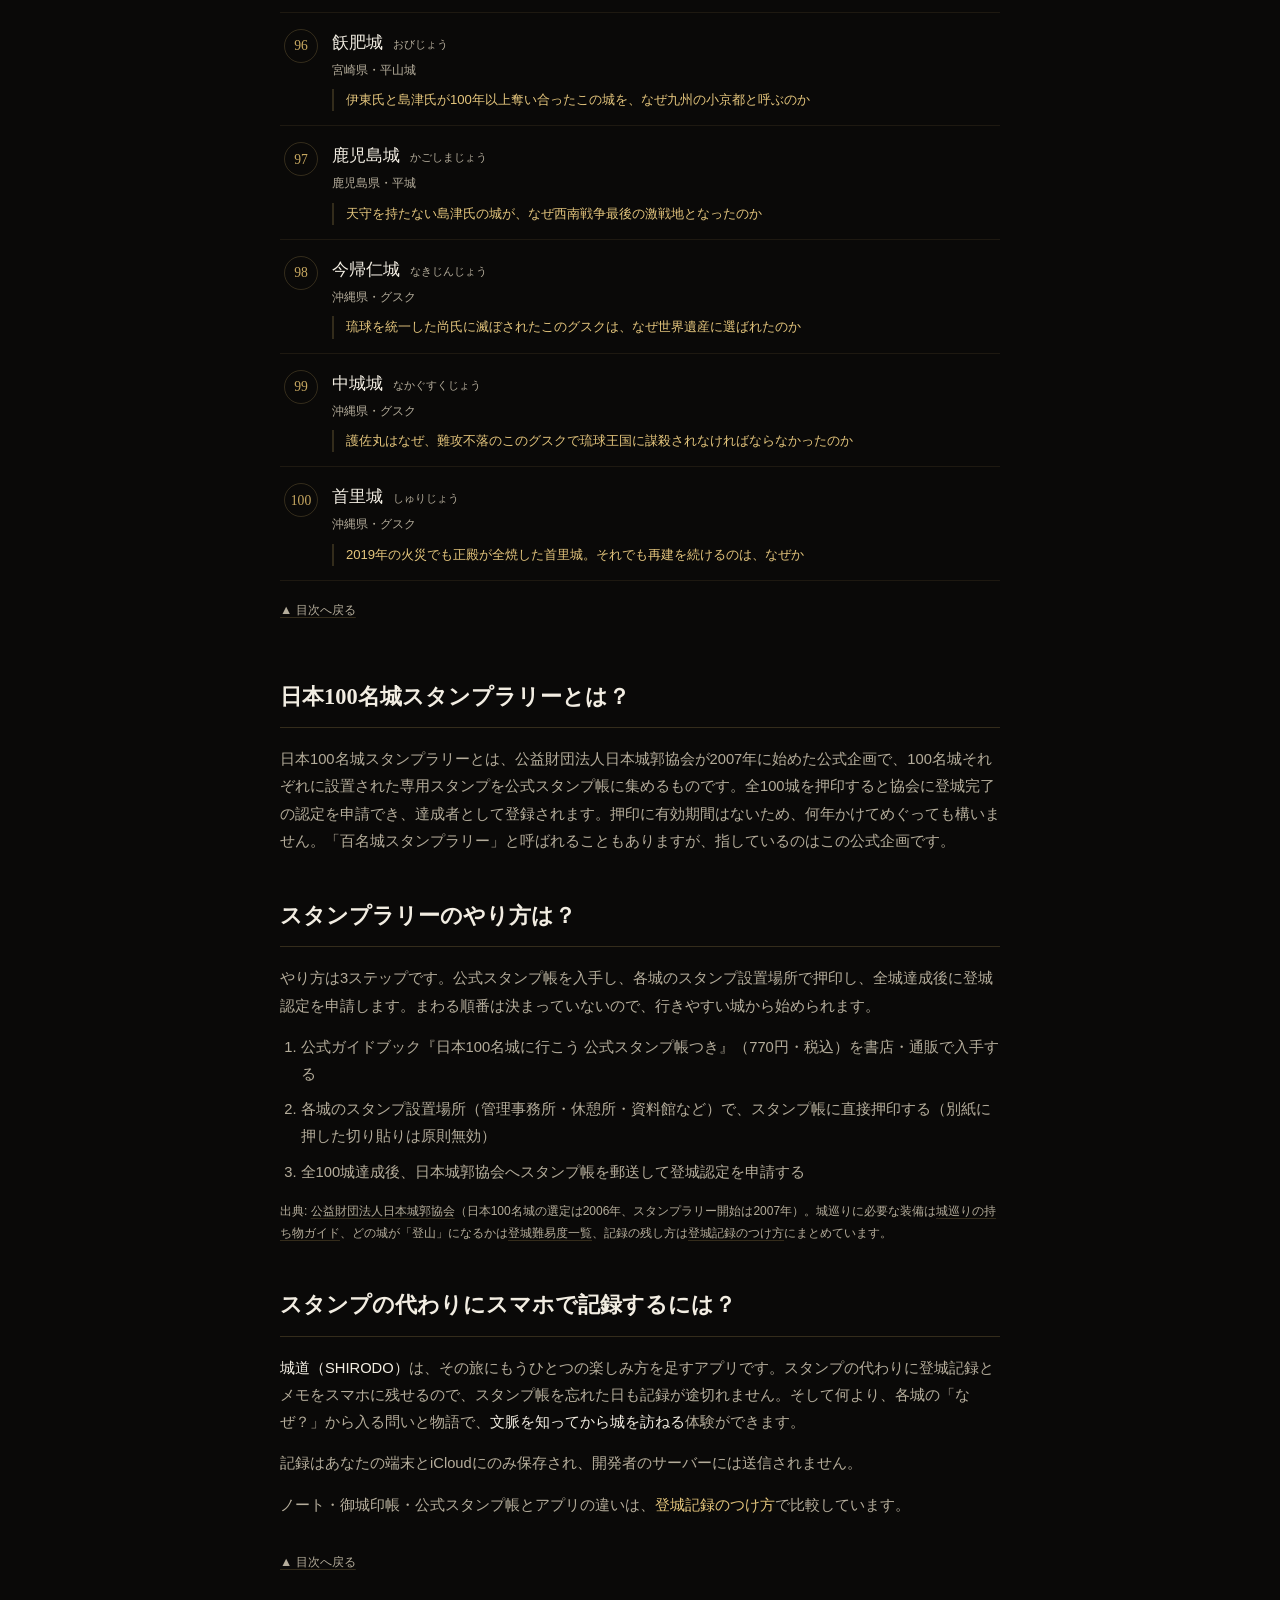
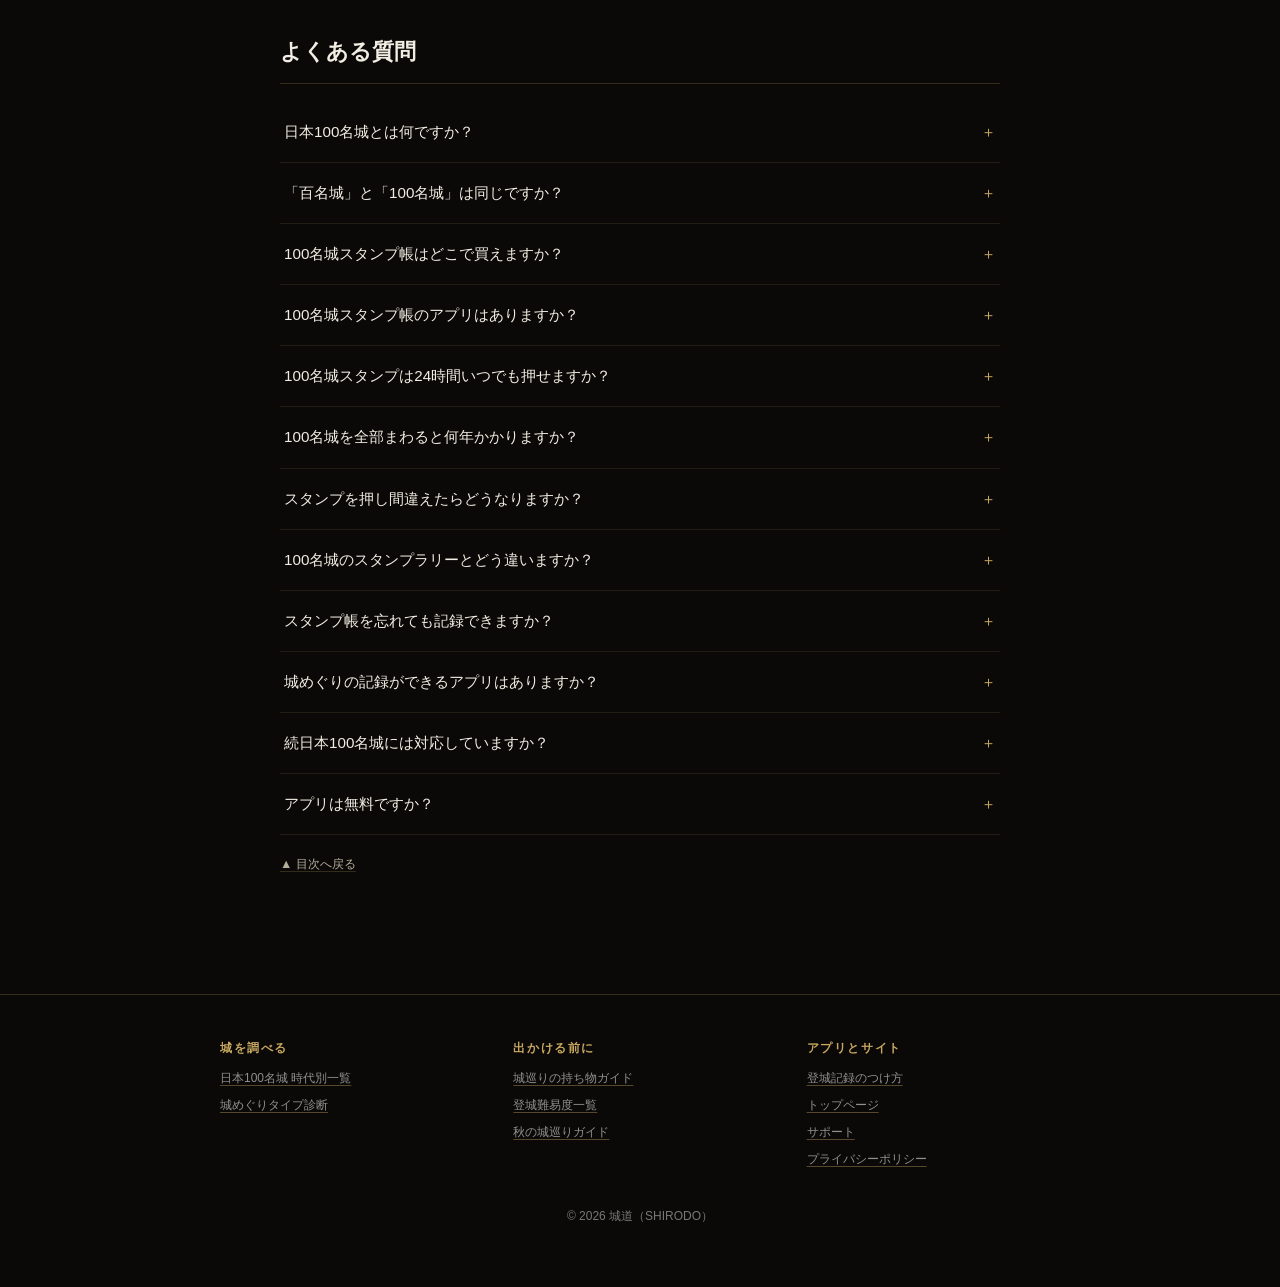
==== commit 4a212cad: "deploy f2060dc" ====
--- a/100meijo/index.html
+++ b/100meijo/index.html
@@ -2278,7 +2278,7 @@
 <link rel="preconnect" href="https://fonts.googleapis.com">
 <link rel="preconnect" href="https://fonts.gstatic.com" crossorigin>
 <link rel="stylesheet" href="https://fonts.googleapis.com/css2?family=Noto+Serif+JP:wght@400;500;600;700&family=Noto+Sans+JP:wght@400;500;700&family=Shippori+Mincho:wght@500;600;700&display=swap">
-<link rel="stylesheet" href="/assets/site.css?v=cac5b0cf">
+<link rel="stylesheet" href="/assets/site.css?v=2f1d0cd4">
 <!-- /shared:head -->
 
 <style>
@@ -3326,19 +3326,33 @@
 
 <!-- shared:footer -->
 <footer>
-  <span class="footer-brand">城道 SHIRODO</span>
-  <p>
-    <a href="/">トップページ</a>
-    &nbsp;·&nbsp; <a href="/shindan/">城めぐりタイプ診断</a>
-    &nbsp;·&nbsp; <a href="/100meijo/jidai/">日本100名城 時代別一覧</a>
-    &nbsp;·&nbsp; <a href="/guide/mochimono/">城巡りの持ち物ガイド</a>
-    &nbsp;·&nbsp; <a href="/guide/level/">登城難易度一覧</a>
-    &nbsp;·&nbsp; <a href="/guide/koyo/">秋の城巡りガイド</a>
-    &nbsp;·&nbsp; <a href="/guide/kiroku/">登城記録のつけ方</a>
-    &nbsp;·&nbsp; <a href="/support/">サポート</a>
-    &nbsp;·&nbsp; <a href="/privacy/">プライバシーポリシー</a>
-    &nbsp;·&nbsp; © 2026 城道（SHIRODO）
-  </p>
+  <nav class="footer-links" aria-label="サイト内のページ">
+    <div class="footer-col">
+      <h2 class="footer-col-head">城を調べる</h2>
+      <ul>
+        <li><a href="/100meijo/jidai/">日本100名城 時代別一覧</a></li>
+        <li><a href="/shindan/">城めぐりタイプ診断</a></li>
+      </ul>
+    </div>
+    <div class="footer-col">
+      <h2 class="footer-col-head">出かける前に</h2>
+      <ul>
+        <li><a href="/guide/mochimono/">城巡りの持ち物ガイド</a></li>
+        <li><a href="/guide/level/">登城難易度一覧</a></li>
+        <li><a href="/guide/koyo/">秋の城巡りガイド</a></li>
+      </ul>
+    </div>
+    <div class="footer-col footer-col-misc">
+      <h2 class="footer-col-head">アプリとサイト</h2>
+      <ul>
+        <li><a href="/guide/kiroku/">登城記録のつけ方</a></li>
+        <li><a href="/">トップページ</a></li>
+        <li><a href="/support/">サポート</a></li>
+        <li><a href="/privacy/">プライバシーポリシー</a></li>
+      </ul>
+    </div>
+  </nav>
+  <p class="footer-copy">© 2026 城道（SHIRODO）</p>
 </footer>
 <!-- /shared:footer -->
 
--- a/assets/site.css
+++ b/assets/site.css
@@ -0,0 +1,188 @@
+/* 城道（SHIRODO）LP 全ページ共通のスタイル。
+ * 正本はこのファイル。ページ固有のスタイルは各ページの <style> に置き、同じセレクタはページ側が上書きする。
+ * 読み込みは scripts/shared_parts.py の head 部品（?v= はファイル内容から自動計算）。 */
+
+:root {
+  --gold: #c9a961;
+  --gold-bright: #e5c67d;
+  --vermilion: #a33a2a;
+  --sumi: #0a0908;
+  --sumi-2: #14120e;
+  --sumi-3: #1e1a14;
+  --washi: #f2ede2;
+  --washi-dim: #b5ad9b;
+  --line: rgba(201, 169, 97, 0.22);
+  --f-serif: "Shippori Mincho", "Noto Serif JP", "Hiragino Mincho ProN", "Yu Mincho", serif;
+  --f-sans: "Noto Sans JP", -apple-system, BlinkMacSystemFont, "Hiragino Sans", "Yu Gothic", sans-serif;
+  --ochre: #c97b3f;
+}
+
+* { box-sizing: border-box; margin: 0; padding: 0; }
+
+html { scroll-behavior: smooth; -webkit-text-size-adjust: 100%; }
+
+body {
+  background: var(--sumi);
+  color: var(--washi);
+  font-family: var(--f-sans);
+  line-height: 1.85;
+  font-feature-settings: "palt";
+  -webkit-font-smoothing: antialiased;
+}
+
+a { color: var(--gold-bright); text-decoration: none; }
+
+.visually-hidden {
+  position: absolute; width: 1px; height: 1px; padding: 0; margin: -1px;
+  overflow: hidden; clip: rect(0, 0, 0, 0); white-space: nowrap; border: 0;
+}
+
+.nav {
+  position: fixed; top: 0; left: 0; right: 0; z-index: 50;
+  display: flex; justify-content: space-between; align-items: center;
+  padding: 14px 20px;
+  background: linear-gradient(to bottom, rgba(10,9,8,0.95), rgba(10,9,8,0.6) 80%, transparent);
+  backdrop-filter: blur(8px);
+  -webkit-backdrop-filter: blur(8px);
+}
+
+.nav-brand { font-family: var(--f-serif); font-size: 1.15rem; color: var(--washi); }
+
+.nav-brand small { font-size: 0.6rem; letter-spacing: 0.25em; color: var(--gold); margin-left: 8px; }
+
+.nav-cta {
+  font-size: 0.8rem; padding: 7px 18px; border: 1px solid var(--gold);
+  border-radius: 999px; color: var(--gold-bright);
+}
+
+.breadcrumb { font-size: 0.75rem; color: var(--washi-dim); margin-bottom: 28px; }
+
+.breadcrumb a { color: var(--washi-dim); text-decoration: underline; text-underline-offset: 3px; text-decoration-color: var(--line); }
+
+.lead strong { color: var(--washi); font-weight: 500; }
+
+.app-callout {
+  margin: 36px 0 48px; padding: 22px 22px;
+  background: var(--sumi-2); border: 1px solid var(--line); border-radius: 12px;
+}
+
+.app-callout p { font-size: 0.9rem; color: var(--washi-dim); margin-bottom: 14px; }
+
+.toc ol { list-style: none; }
+
+.toc li { border-bottom: 1px solid rgba(201,169,97,0.12); }
+
+.toc li:last-child { border-bottom: none; }
+
+.back-to-toc {
+  display: inline-block; margin-top: 18px; font-size: 0.78rem;
+  color: var(--washi-dim); text-decoration: underline;
+  text-underline-offset: 3px; text-decoration-color: var(--line);
+}
+
+.back-to-toc:hover { color: var(--gold-bright); }
+
+.src-note a { color: var(--washi-dim); text-decoration: underline; text-underline-offset: 3px; text-decoration-color: var(--line); }
+
+.faq-item summary::-webkit-details-marker { display: none; }
+
+.faq-item[open] summary::after { content: "－"; }
+
+footer {
+  text-align: center; padding: 44px 20px 60px; font-size: 0.75rem;
+  color: rgba(255,255,255,0.45); border-top: 1px solid var(--line);
+}
+
+footer a { color: rgba(255,255,255,0.55); text-decoration: underline; text-underline-offset: 3px; text-decoration-color: rgba(201,169,97,0.4); }
+
+/* フッターのリンクは3つのまとまりに分ける。狭い画面では2カラムにし、
+ * 最後のまとまり（アプリとサイト）だけ見出しを隠して1行に流す。
+ * 見出しは h2 なので、ページ側の素の h2 規則（枠線・大きさ）を打ち消す値をすべて持たせている。 */
+.footer-links {
+  display: grid; grid-template-columns: repeat(3, minmax(0, 1fr));
+  gap: 40px; max-width: 840px; margin: 0 auto; text-align: left;
+  font-size: 0.75rem;
+}
+.footer-col-head {
+  font-family: var(--f-serif); font-size: 0.72rem; font-weight: 600; letter-spacing: 0.14em;
+  color: var(--gold); margin: 0 0 10px; padding: 0; border: 0; line-height: 1.6;
+}
+.footer-col ul { list-style: none; margin: 0; padding: 0; line-height: 1.9; }
+/* 読み物ページの素の p / li 規則（0.92rem・washi-dim）がフッターに漏れるので、ここで打ち消す */
+.footer-col li { margin: 0 0 4px; font-size: 0.75rem; color: inherit; }
+.footer-note { margin: 0 0 26px; font-size: 0.75rem; color: inherit; }
+/* リンクの列に混ぜない。折り返して割れないよう nowrap にする */
+.footer-copy { margin: 30px 0 0; white-space: nowrap; font-size: 0.75rem; color: inherit; }
+
+@media (max-width: 599px) {
+  .footer-links { grid-template-columns: repeat(2, minmax(0, 1fr)); gap: 24px 16px; }
+  .footer-col-misc {
+    grid-column: 1 / -1; margin-top: 2px; padding-top: 16px;
+    border-top: 1px solid var(--line); text-align: center;
+  }
+  .footer-col-misc .footer-col-head {
+    position: absolute; width: 1px; height: 1px; margin: -1px;
+    overflow: hidden; clip: rect(0, 0, 0, 0); white-space: nowrap;
+  }
+  /* 折り返した2行目の先頭に区切り文字が落ちるので、区切りは余白で見せる */
+  .footer-col-misc ul { display: flex; flex-wrap: wrap; justify-content: center; gap: 6px 18px; }
+  .footer-col-misc li { margin: 0; }
+}
+
+.article-meta { font-size: 0.75rem; color: var(--washi-dim); margin-bottom: 26px; }
+
+.lead-answer {
+  padding: 20px 22px; margin-bottom: 36px;
+  background: var(--sumi-2); border-left: 3px solid var(--gold); border-radius: 0 10px 10px 0;
+  font-size: 0.95rem;
+}
+
+.bridge-slot { margin: 36px 0 48px; }
+
+.bridge-line { padding: 14px 2px; border-top: 1px solid var(--line); font-size: 0.9rem; }
+
+.bridge-line span { color: var(--washi-dim); }
+
+.bridge-line a { color: var(--gold-bright); text-decoration: underline; text-underline-offset: 3px; }
+
+.bridge-chip {
+  display: flex; align-items: center; gap: 14px;
+  padding: 14px 16px 14px 14px;
+  background: var(--sumi-3); border: 1px solid var(--line); border-radius: 10px;
+}
+
+.bridge-chip .badge {
+  width: 30px; height: 30px; flex-shrink: 0; border-radius: 50%;
+  border: 1px solid var(--gold); display: flex; align-items: center; justify-content: center;
+  font-family: var(--f-serif); font-size: 0.8rem; color: var(--gold-bright);
+}
+
+.bridge-chip .text { font-size: 0.86rem; color: var(--washi-dim); flex: 1; }
+
+.bridge-chip .text b { color: var(--washi); font-weight: 500; }
+
+.bridge-chip a.arrow { color: var(--gold-bright); font-size: 0.83rem; flex-shrink: 0; text-decoration: none; white-space: nowrap; }
+
+.bridge-box {
+  padding: 16px 18px;
+  background: var(--sumi-2); border-left: 3px solid var(--gold); border-radius: 0 10px 10px 0;
+}
+
+.bridge-box .q { font-size: 0.9rem; color: var(--washi); margin-bottom: 8px; font-weight: 500; }
+
+.bridge-box .link-row { font-size: 0.84rem; margin-bottom: 0; }
+
+.bridge-box .link-row span { color: var(--washi-dim); }
+
+.bridge-box .link-row a { color: var(--gold-bright); text-decoration: underline; text-underline-offset: 3px; font-weight: 500; }
+
+.author-box {
+  display: flex; gap: 4px; flex-direction: column;
+  padding: 18px 20px; margin-bottom: 48px;
+  background: var(--sumi-2); border: 1px solid var(--line); border-radius: 12px;
+  font-size: 0.8rem; color: var(--washi-dim);
+}
+
+.author-box strong { color: var(--washi); font-weight: 500; }
+
+.meta { font-size: 0.75rem; color: var(--washi-dim); margin-bottom: 26px; }
